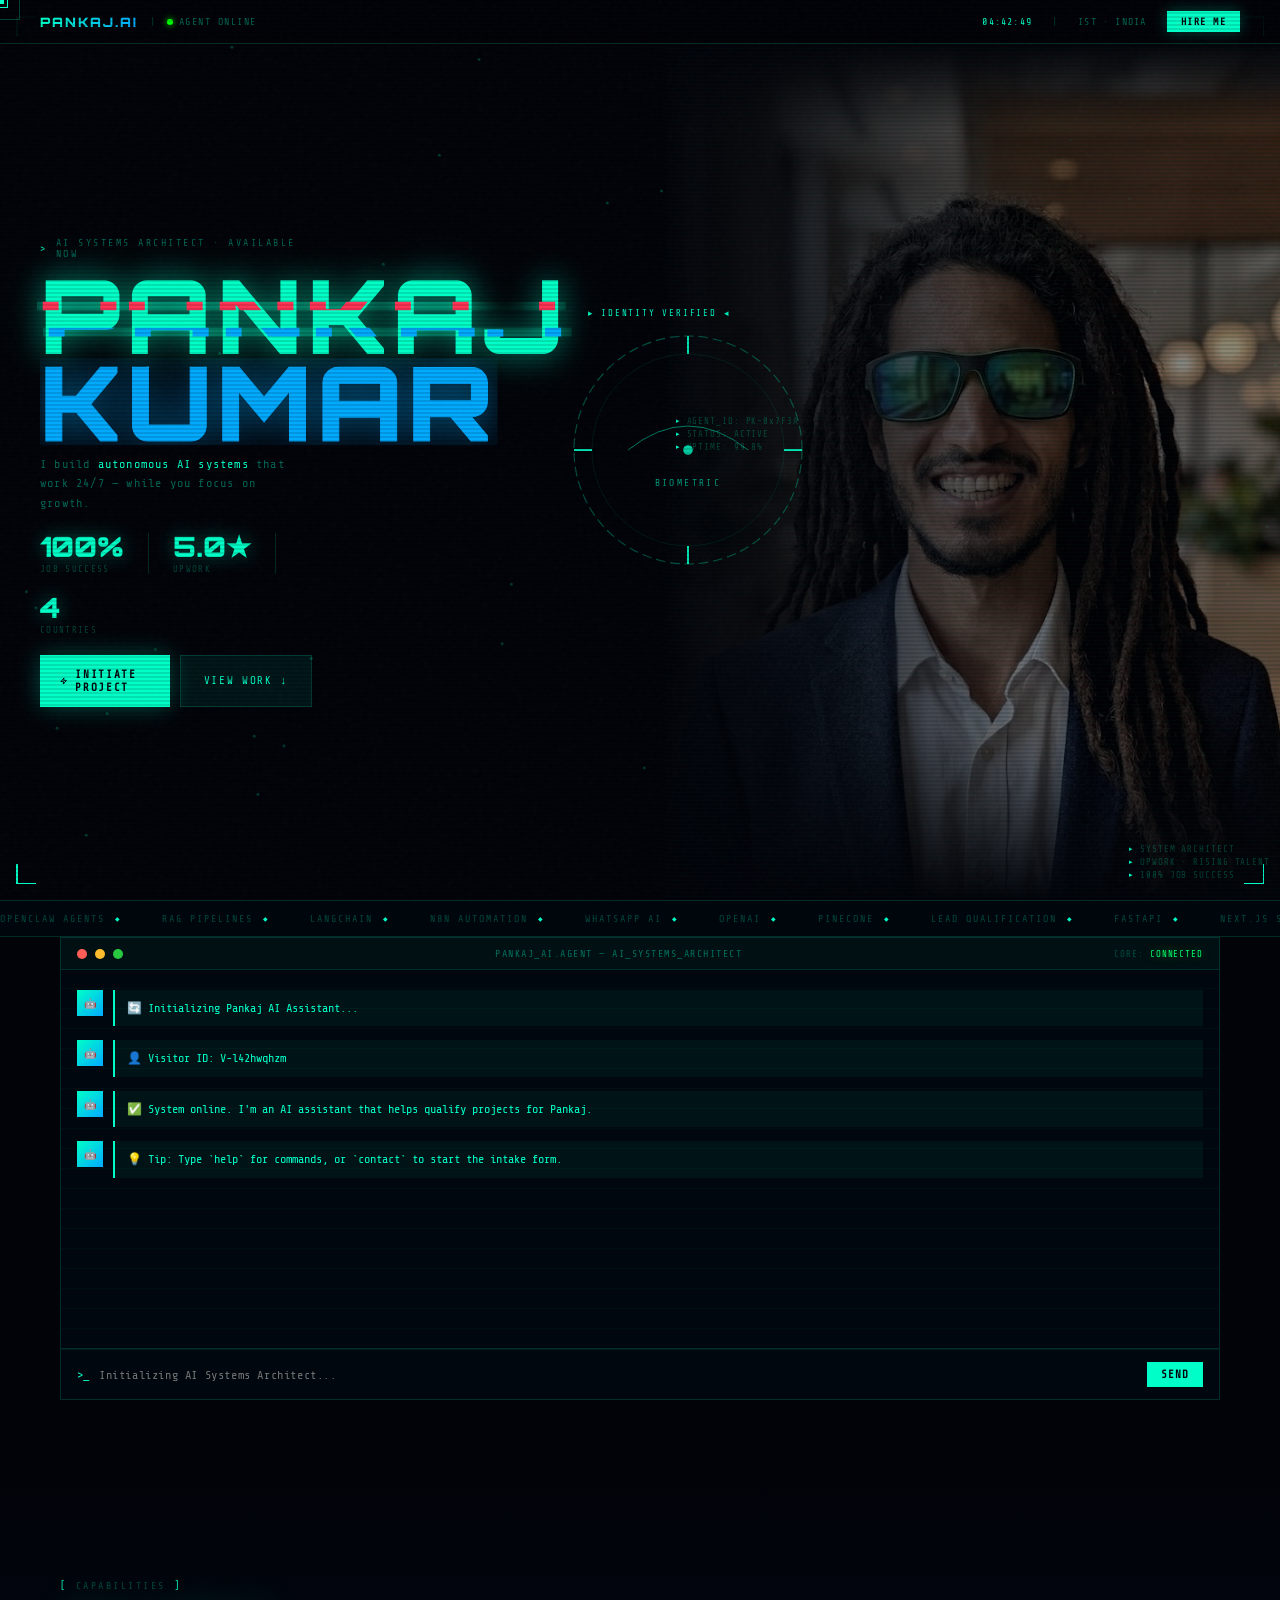
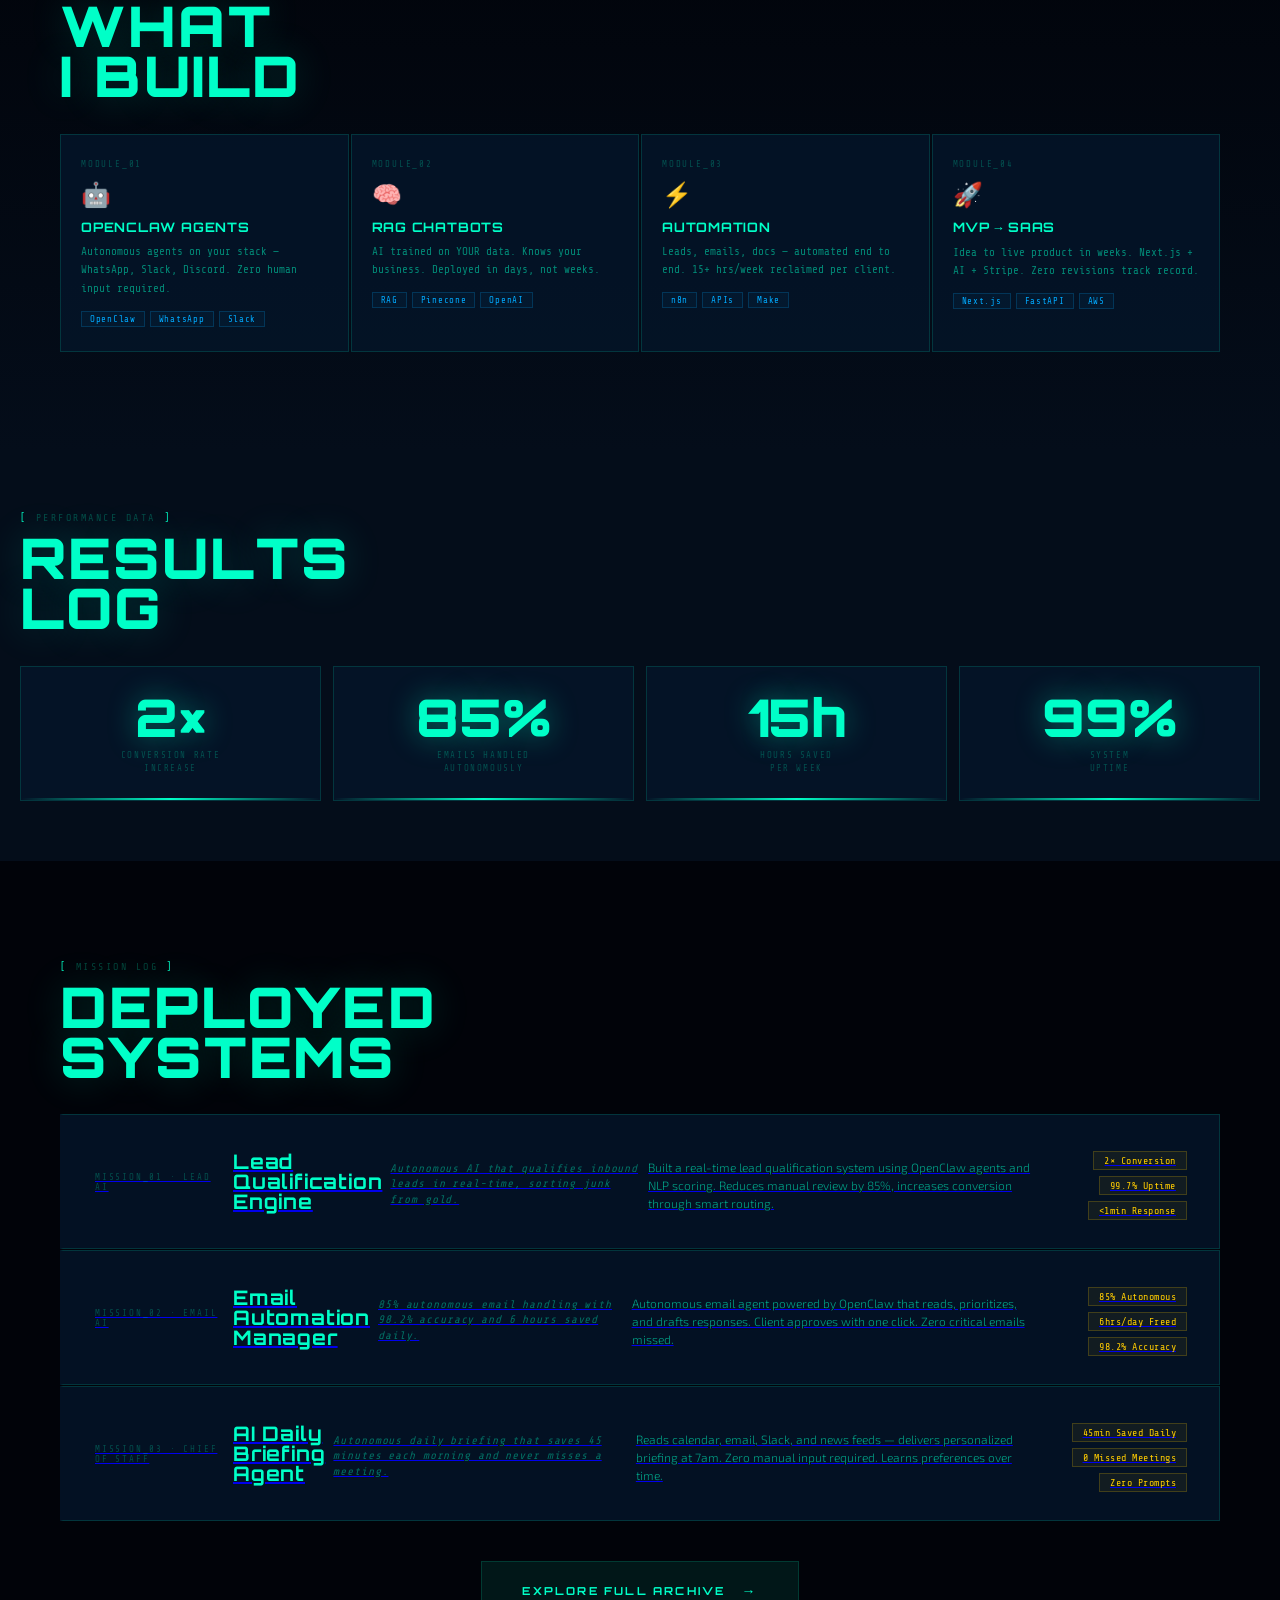
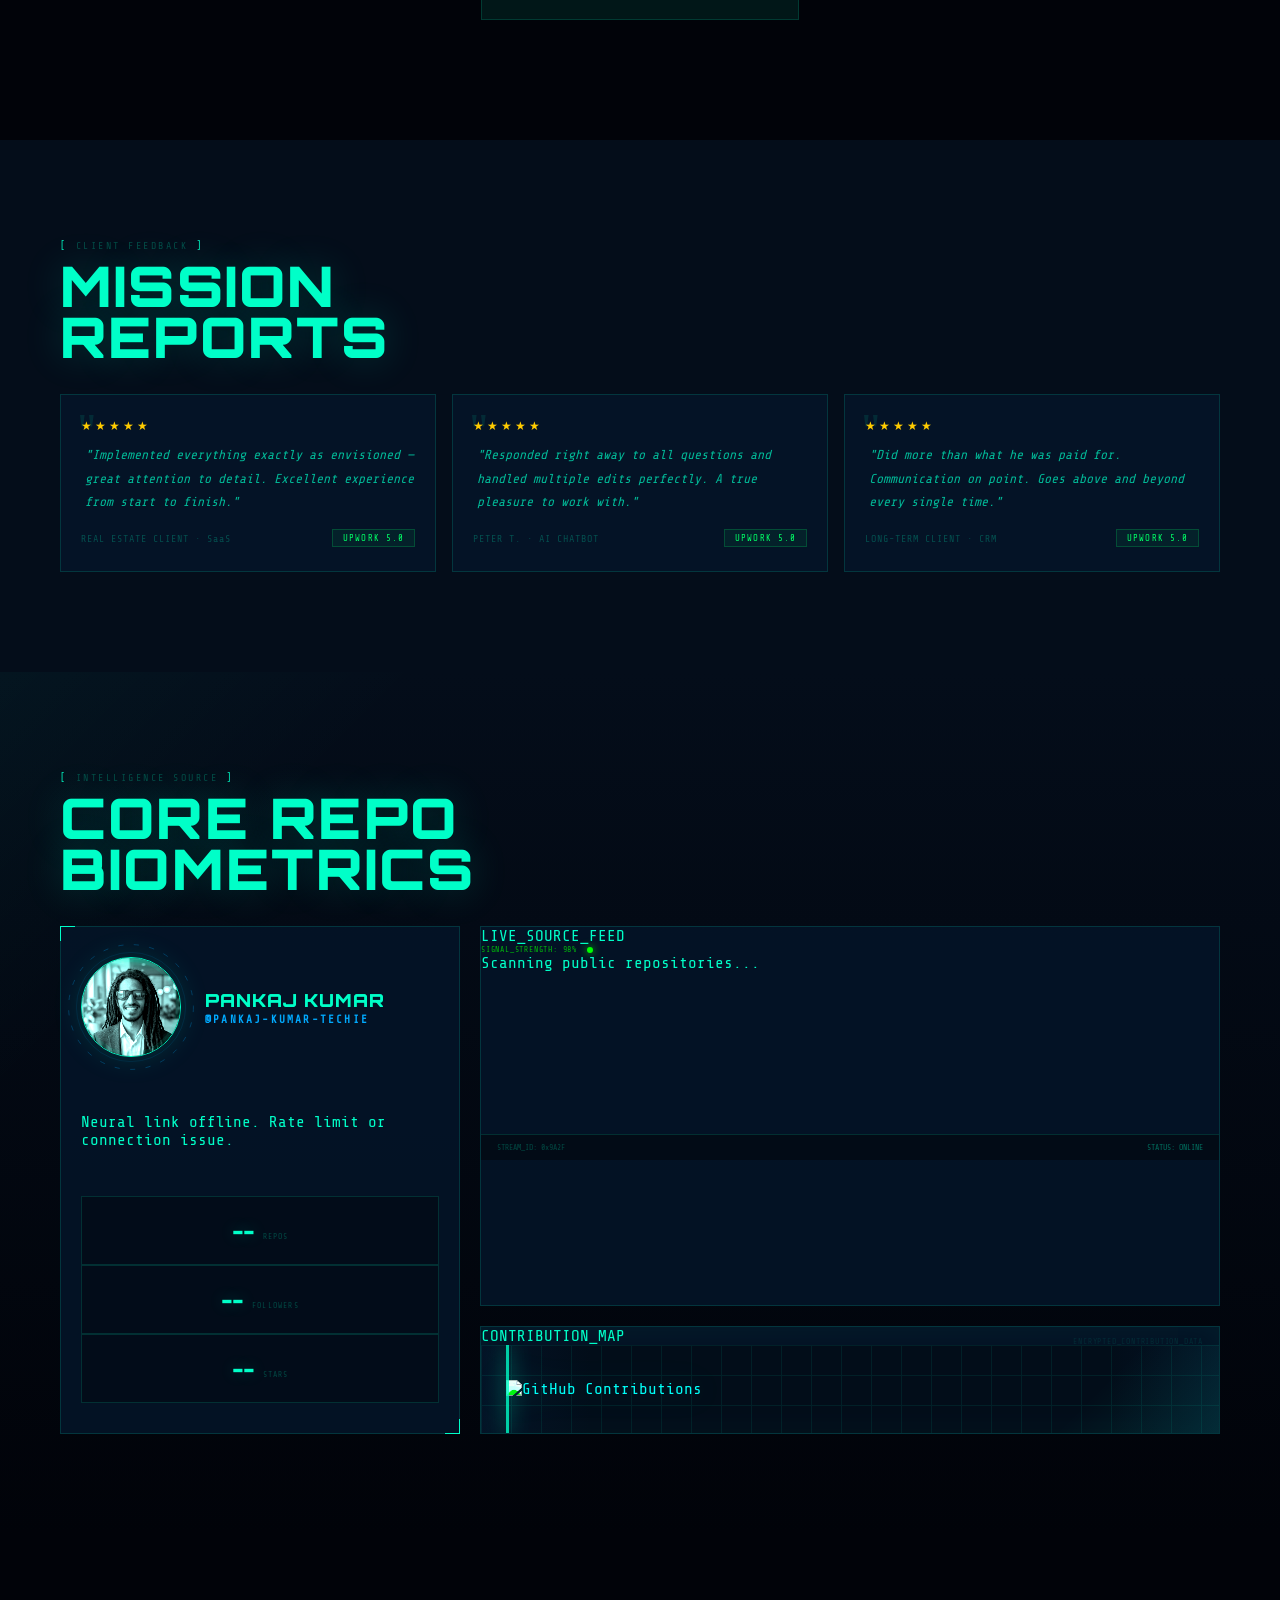
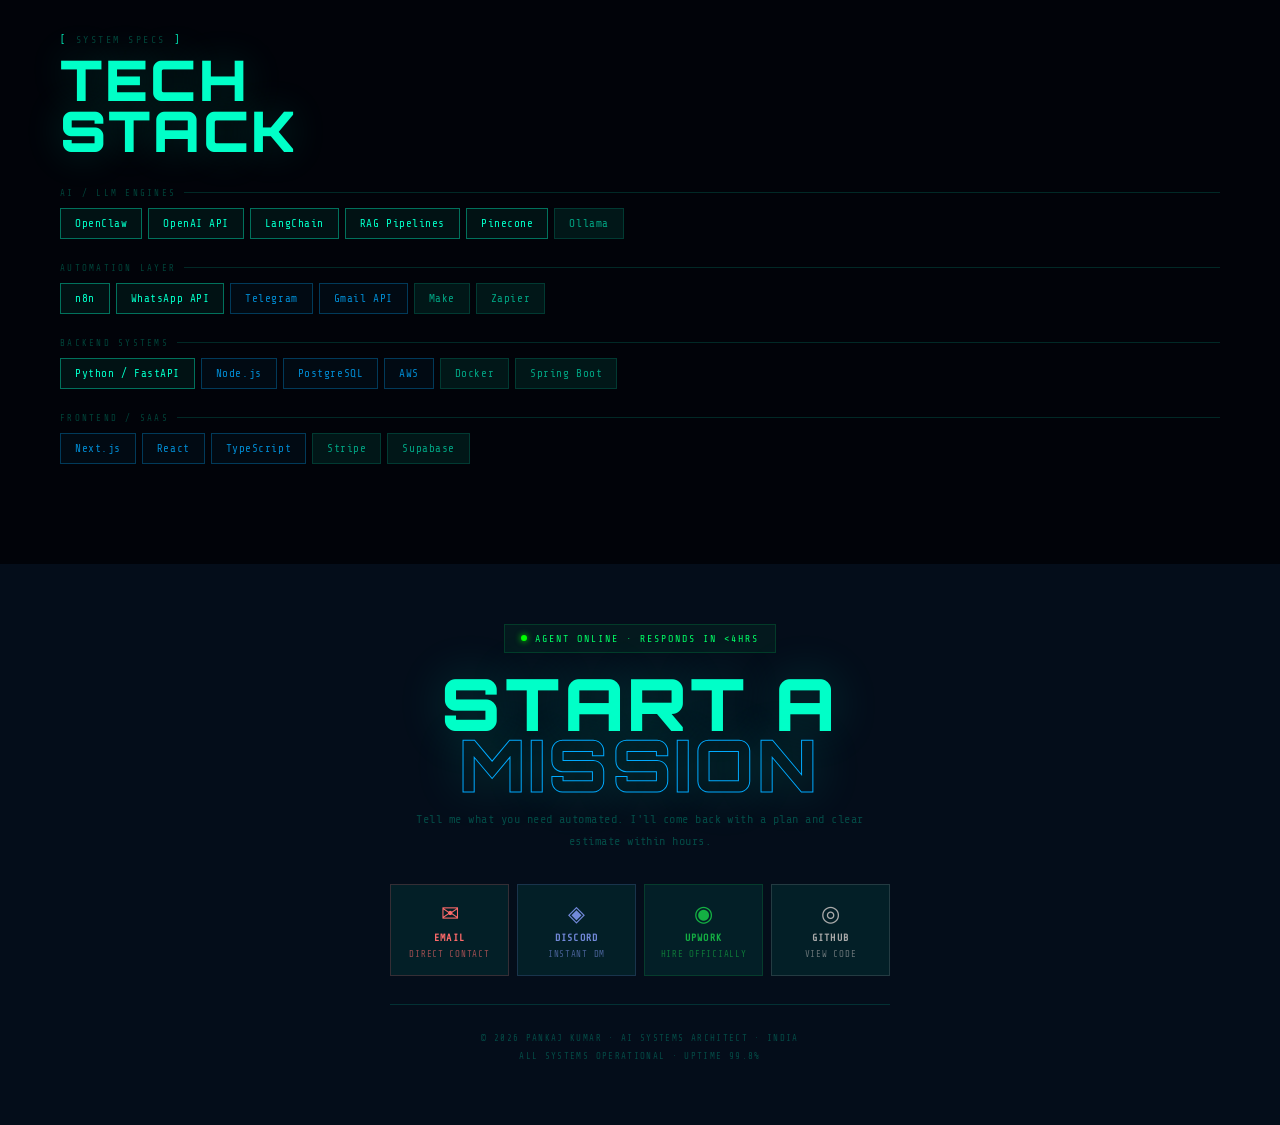
==== index.html @ d43ea81f "update SEO meta descriptions and structured data for professional branding" ====
<!DOCTYPE html>
<html lang="en">

<head>
  <meta charset="UTF-8">
  <meta name="viewport" content="width=device-width, initial-scale=1.0, maximum-scale=1.0">
  <title>PANKAJ KUMAR · AI Systems Architect | Multi‑Agent Automation</title>
  <meta name="description"
    content="Pankaj Kumar – Production‑grade multi‑agent systems & RAG pipelines. I partner with companies to automate manual workflows – 15+ hours reclaimed per week. 100% success.">
  <meta name="keywords"
    content="AI Systems Architect, AI Agent Developer, OpenClaw, RAG Chatbots, n8n Automation, Pankaj Kumar, Multi-Agent Workflows">
  <meta name="author" content="Pankaj Kumar">
  <meta name="robots" content="index, follow">
  <link rel="canonical" href="https://pankaj-kumar-techie.github.io/">
  <link rel="sitemap" type="application/xml" title="Sitemap" href="https://pankaj-kumar-techie.github.io/sitemap.xml">

  <!-- Open Graph / Facebook -->
  <meta property="og:type" content="website">
  <meta property="og:url" content="https://pankaj-kumar-techie.github.io/">
  <meta property="og:title" content="Pankaj Kumar – AI Systems Architect | Autonomous Agents & RAG">
  <meta property="og:description"
    content="Production‑grade multi‑agent systems & RAG pipelines. I partner with companies to automate manual workflows – 15+ hours reclaimed per week. 100% success.">
  <meta property="og:image" content="https://pankaj-kumar-techie.github.io/assets/pankaj-ai.jpg">
  <meta property="og:image:alt" content="Pankaj Kumar – AI Systems Architect headshot">

  <!-- Twitter Card -->
  <meta name="twitter:card" content="summary_large_image">
  <meta name="twitter:url" content="https://pankaj-kumar-techie.github.io/">
  <meta name="twitter:title" content="Pankaj Kumar – AI Systems Architect">
  <meta name="twitter:description"
    content="Production‑grade multi‑agent systems & RAG pipelines. I partner with companies to automate manual workflows – 15+ hours reclaimed per week. 100% success.">
  <meta name="twitter:image" content="https://pankaj-kumar-techie.github.io/assets/pankaj-ai.jpg">

  <link rel="preconnect" href="https://fonts.googleapis.com">
  <link
    href="https://fonts.googleapis.com/css2?family=Share+Tech+Mono&family=Orbitron:wght@400;700;900&family=Exo+2:wght@300;400;600;800&display=swap"
    rel="stylesheet">
  <link rel="icon"
    href="data:image/svg+xml,<svg xmlns='http://www.w3.org/2000/svg' viewBox='0 0 100 100'><text y='.9em' font-size='90'>🤖</text></svg>">
  <link rel="stylesheet" href="css/index.css">

  <!-- JSON-LD: Person + ProfessionalService + FAQ + PotentialAction -->
  <script type="application/ld+json">
  {
    "@context": "https://schema.org",
    "@type": "Person",
    "name": "Pankaj Kumar",
    "alternateName": "AI Systems Architect",
    "url": "https://pankaj-kumar-techie.github.io/",
    "image": "https://pankaj-kumar-techie.github.io/assets/pankaj-ai.jpg",
    "sameAs": [
      "https://github.com/pankaj-kumar-techie",
      "https://www.upwork.com/freelancers/~01da59343bb6dfcda7",
      "https://discord.com/users/1309515421246029887"
    ],
    "jobTitle": "AI Systems Architect",
    "worksFor": {
      "@type": "Organization",
      "name": "Self-Employed"
    },
    "description": "Production‑grade multi‑agent systems & RAG pipelines. I partner with companies to automate manual workflows – 15+ hours reclaimed per week. 100% success.",
    "makesOffer": [
      { "@type": "Offer", "itemOffered": { "@type": "Service", "name": "OpenClaw Agents" } },
      { "@type": "Offer", "itemOffered": { "@type": "Service", "name": "RAG Chatbots" } },
      { "@type": "Offer", "itemOffered": { "@type": "Service", "name": "n8n Automation" } },
      { "@type": "Offer", "itemOffered": { "@type": "Service", "name": "SaaS MVP Development" } }
    ],
    "contactPoint": {
      "@type": "ContactPoint",
      "contactType": "customer support",
      "email": "pankajkumar.techie@gmail.com",
      "url": "https://pankaj-kumar-techie.github.io/#contact",
      "availableLanguage": ["English", "Hindi"]
    },
    "potentialAction": {
      "@type": "CommunicateAction",
      "name": "Hire me",
      "target": "https://www.upwork.com/freelancers/~01da59343bb6dfcda7"
    }
  }
  </script>
  <script type="application/ld+json">
  {
    "@context": "https://schema.org",
    "@type": "FAQPage",
    "mainEntity": [
      {
        "@type": "Question",
        "name": "What AI agents do you build?",
        "acceptedAnswer": {
          "@type": "Answer",
          "text": "OpenClaw agents (WhatsApp, Slack, Discord), RAG chatbots trained on your data, n8n automation workflows, and full SaaS MVPs with AI."
        }
      },
      {
        "@type": "Question",
        "name": "How quickly can you automate my workflow?",
        "acceptedAnswer": {
          "@type": "Answer",
          "text": "Most automation projects start showing value within 1 week. Full agent deployment in 2-4 weeks."
        }
      }
    ]
  }
  </script>
</head>

<body>

  <!-- CURSOR -->
  <div id="cur"></div>
  <div id="cur-trail"></div>
  <div class="signal-interference signal-pulse"></div>

  <!-- HUD CORNERS -->
  <div class="hud-corner hc-tl"></div>
  <div class="hud-corner hc-tr"></div>
  <div class="hud-corner hc-bl"></div>
  <div class="hud-corner hc-br"></div>

  <!-- NEURAL NETWORK CANVAS -->
  <canvas id="neural"></canvas>

  <!-- STATUS BAR -->
  <div id="statusbar">
    <div class="sb-left">
      <div class="sb-logo">PANKAJ.AI</div>
      <span class="sb-sep hide-mob">|</span>
      <div class="sb-status">
        <span class="online-dot"></span>
        <span class="hide-mob">AGENT ONLINE</span>
      </div>
    </div>
    <div class="sb-right">
      <span id="live-clock" class="hide-mob">--:--:--</span>
      <span class="sb-sep hide-mob">|</span>
      <span class="hide-mob" style="color:var(--dim)">IST · INDIA</span>
      <a href="#contact" class="sb-hire">HIRE ME</a>
    </div>
  </div>

  <!-- HERO -->
  <section id="hero">
    <div class="photo-zone">
      <img src="assets/pankaj-ai.jpg" alt="Pankaj Kumar GitHub profile avatar">
      <!-- HUD overlays on photo -->
      <div class="hud-data hd-tl">
        <div class="hd-line">AGENT_ID: PK-0x7F3A</div>
        <div class="hd-line">STATUS: ACTIVE</div>
        <div class="hd-line">UPTIME: 99.8%</div>
      </div>
      <div class="hud-data hd-br">
        <div class="hd-line">SYSTEM ARCHITECT</div>
        <div class="hd-line">UPWORK · RISING TALENT</div>
        <div class="hd-line">100% JOB SUCCESS</div>
      </div>
    </div>

    <!-- Biometric scan ring on face -->
    <div class="scan-ring">
      <svg viewBox="0 0 200 200" fill="none" xmlns="http://www.w3.org/2000/svg">
        <circle cx="100" cy="100" r="95" stroke="rgba(0,255,200,0.3)" stroke-width="1" stroke-dasharray="8 4" />
        <circle cx="100" cy="100" r="80" stroke="rgba(0,255,200,0.15)" stroke-width="0.5" />
        <path d="M100 5 L100 20" stroke="#00ffc8" stroke-width="1.5" />
        <path d="M100 180 L100 195" stroke="#00ffc8" stroke-width="1.5" />
        <path d="M5 100 L20 100" stroke="#00ffc8" stroke-width="1.5" />
        <path d="M180 100 L195 100" stroke="#00ffc8" stroke-width="1.5" />
        <circle cx="100" cy="100" r="4" fill="#00ffc8" opacity="0.8" />
        <path d="M50 100 Q100 60 150 100" stroke="rgba(0,255,200,0.5)" stroke-width="0.8" fill="none" />
        <text x="100" y="130" text-anchor="middle" fill="rgba(0,255,200,0.6)" font-family="Share Tech Mono"
          font-size="8" letter-spacing="2">BIOMETRIC</text>
      </svg>
      <div class="scan-label">▸ IDENTITY VERIFIED ◂</div>
    </div>

    <div class="hero-text">
      <div class="hero-tag">AI SYSTEMS ARCHITECT · AVAILABLE NOW</div>

      <h1 class="hero-name">
        <span class="hn-1">
          <span class="glitch-wrap" data-text="PANKAJ">PANKAJ</span>
        </span>
        <span class="hn-2" data-t="KUMAR">KUMAR</span>
      </h1>

      <p class="hero-sub">
        I build <span>autonomous AI systems</span> that<br>
        work 24/7 — while you focus on growth.
      </p>

      <div class="hero-stats-row">
        <div class="hs">
          <span class="hs-n" data-count="100" data-suffix="%">0</span>
          <span class="hs-l">JOB SUCCESS</span>
        </div>
        <div class="hs-div"></div>
        <div class="hs">
          <span class="hs-n">5.0★</span>
          <span class="hs-l">UPWORK</span>
        </div>
        <div class="hs-div"></div>
        <div class="hs">
          <span class="hs-n" data-count="4">0</span>
          <span class="hs-l">COUNTRIES</span>
        </div>
      </div>

      <div class="hero-ctas">
        <a href="#contact" class="btn-a">
          <svg width="12" height="12" viewBox="0 0 24 24" fill="none" stroke="currentColor" stroke-width="3">
            <path d="M13 2L3 14h9l-1 8 10-12h-9l1-8z" />
          </svg>
          INITIATE PROJECT
        </a>
        <a href="#work" class="btn-b">VIEW WORK ↓</a>
      </div>
    </div>
  </section>

  <div style="display:none" aria-hidden="true">Pankaj Kumar is an AI Systems Architect with 100% job success on Upwork.
    He builds autonomous agents using OpenClaw, RAG, and n8n.</div>

  <!-- MARQUEE -->
  <div class="mq">
    <div class="mq-inner">
      <span>OpenClaw Agents</span><span>RAG Pipelines</span><span>LangChain</span>
      <span>n8n Automation</span><span>WhatsApp AI</span><span>OpenAI</span>
      <span>Pinecone</span><span>Lead Qualification</span><span>FastAPI</span>
      <span>Next.js SaaS</span><span>AI Chief of Staff</span><span>100% Job Success</span>
      <span>OpenClaw Agents</span><span>RAG Pipelines</span><span>LangChain</span>
      <span>n8n Automation</span><span>WhatsApp AI</span><span>OpenAI</span>
      <span>Pinecone</span><span>Lead Qualification</span><span>FastAPI</span>
      <span>Next.js SaaS</span><span>AI Chief of Staff</span><span>100% Job Success</span>
    </div>
  </div>

  <!-- TERMINAL BOT CHAT -->
  <div id="terminal">
    <div class="term-header">
      <div class="term-dots">
        <div class="term-dot" style="background:#ff5f57"></div>
        <div class="term-dot" style="background:#febc2e"></div>
        <div class="term-dot" style="background:#28c840"></div>
      </div>
      <span class="term-title">pankaj_ai.agent — AI_SYSTEMS_ARCHITECT</span>
      <div class="term-status-indicator">
        <span class="status-label">CORE:</span>
        <span class="status-value">CONNECTED</span>
      </div>
    </div>
    <div class="term-body" id="term-body">
      <!-- messages injected by JS -->
    </div>
    <div class="term-input-row">
      <span class="term-prompt">&gt;_</span>
      <input class="  term-input" id="term-input" type="text" placeholder="Initializing AI Systems Architect..."
        autocomplete="off" spellcheck="false" />
      <button class="term-send" id="term-send">SEND</button>
    </div>
  </div>

  <!-- CAPABILITIES -->
  <section class="section" id="cap">
    <div class="s-tag">Capabilities</div>
    <h2 class="s-head">WHAT<br>I BUILD</h2>
    <div class="cap-grid">
      <div class="cap-card">
        <span class="cap-n">MODULE_01</span>
        <span class="cap-icon">🤖</span>
        <div class="cap-name">OPENCLAW AGENTS</div>
        <div class="cap-desc">Autonomous agents on your stack — WhatsApp, Slack, Discord. Zero human input required.
        </div>
        <div class="cap-tags"><span class="ct">OpenClaw</span><span class="ct">WhatsApp</span><span
            class="ct">Slack</span></div>
      </div>
      <div class="cap-card">
        <span class="cap-n">MODULE_02</span>
        <span class="cap-icon">🧠</span>
        <div class="cap-name">RAG CHATBOTS</div>
        <div class="cap-desc">AI trained on YOUR data. Knows your business. Deployed in days, not weeks.</div>
        <div class="cap-tags"><span class="ct">RAG</span><span class="ct">Pinecone</span><span class="ct">OpenAI</span>
        </div>
      </div>
      <div class="cap-card">
        <span class="cap-n">MODULE_03</span>
        <span class="cap-icon">⚡</span>
        <div class="cap-name">AUTOMATION</div>
        <div class="cap-desc">Leads, emails, docs — automated end to end. 15+ hrs/week reclaimed per client.</div>
        <div class="cap-tags"><span class="ct">n8n</span><span class="ct">APIs</span><span class="ct">Make</span></div>
      </div>
      <div class="cap-card">
        <span class="cap-n">MODULE_04</span>
        <span class="cap-icon">🚀</span>
        <div class="cap-name">MVP → SAAS</div>
        <div class="cap-desc">Idea to live product in weeks. Next.js + AI + Stripe. Zero revisions track record.</div>
        <div class="cap-tags"><span class="ct">Next.js</span><span class="ct">FastAPI</span><span class="ct">AWS</span>
        </div>
      </div>
    </div>
  </section>

  <!-- METRICS -->
  <section id="metrics" class="section">
    <div class="s-tag">Performance Data</div>
    <h2 class="s-head">RESULTS<br>LOG</h2>
    <div class="metrics-grid">
      <div class="met">
        <span class="met-num" data-count="2" data-suffix="×">0</span>
        <div class="met-label">Conversion Rate<br>Increase</div>
      </div>
      <div class="met">
        <span class="met-num" data-count="85" data-suffix="%">0</span>
        <div class="met-label">Emails Handled<br>Autonomously</div>
      </div>
      <div class="met">
        <span class="met-num" data-count="15" data-suffix="h">0</span>
        <div class="met-label">Hours Saved<br>Per Week</div>
      </div>
      <div class="met">
        <span class="met-num" data-count="99" data-suffix="%">0</span>
        <div class="met-label">System<br>Uptime</div>
      </div>
    </div>
  </section>

  <!-- WORK LOG -->
  <section class="section" id="work">
    <div class="s-tag">Mission Log</div>
    <h2 class="s-head">DEPLOYED<br>SYSTEMS</h2>
    <div class="log-list" id="mission-log-container">
      <!-- Dynamic Content from js/data.js -->
    </div>
    <div class="more-missions">
      <a href="missions.html" class="btn-more">
        <span class="btn-text">EXPLORE FULL ARCHIVE</span>
        <span class="btn-icon">→</span>
      </a>
    </div>
  </section>

  <!-- PROOF -->
  <section class="section" id="proof">
    <div class="s-tag">Client Feedback</div>
    <h2 class="s-head">MISSION<br>REPORTS</h2>
    <div class="proof-list" id="reviews-container">
      <!-- Dynamic Content from js/data.js -->
    </div>
  </section>

  <!-- GITHUB INTELLIGENCE -->
  <section id="github" class="section">
    <div class="gh-glitch-stripe"></div>
    <div class="s-tag">Intelligence Source</div>
    <h2 class="s-head">CORE REPO<br>BIOMETRICS</h2>
    <div class="github-container">
      <div class="gh-stats-card">
        <div class="gh-card-hud-tl"></div>
        <div class="gh-card-hud-br"></div>
        <div class="gh-profile">
          <div class="gh-avatar-clip">
            <img id="gh-avatar" src="assets/pankaj-ai.jpg" alt="GitHub Avatar">
            <div class="gh-avatar-scan"></div>
          </div>
          <div class="gh-avatar-hud">
            <svg viewBox="0 0 100 100">
              <circle cx="50" cy="50" r="48" fill="none" stroke="currentColor" stroke-width="0.5"
                stroke-dasharray="4 8" />
              <circle cx="50" cy="50" r="42" fill="none" stroke="currentColor" stroke-width="0.2" />
            </svg>
          </div>
          <div class="gh-info">
            <div id="gh-name" class="gh-name">PANKAJ KUMAR</div>
            <div id="gh-username" class="gh-user">@pankaj-kumar-techie</div>
          </div>
        </div>
        <div id="gh-bio" class="gh-bio">Fetching neural data...</div>
        <div class="gh-metrics">
          <div class="gh-met-item">
            <span id="gh-repos" class="gh-met-val">--</span>
            <span class="gh-met-lab">REPOS</span>
          </div>
          <div class="gh-met-item">
            <span id="gh-followers" class="gh-met-val">--</span>
            <span class="gh-met-lab">FOLLOWERS</span>
          </div>
          <div class="gh-met-item">
            <span id="gh-stars" class="gh-met-val">--</span>
            <span class="gh-met-lab">STARS</span>
          </div>
        </div>
      </div>

      <div class="gh-activity-panel">
        <div class="gh-panel-header">
          <span class="gh-panel-title">LIVE_SOURCE_FEED</span>
          <div class="gh-header-meta">
            <span class="gh-status-text">SIGNAL_STRENGTH: 98%</span>
            <span class="gh-status-dot"></span>
          </div>
        </div>
        <div id="gh-feed" class="gh-feed">
          <div class="gh-feed-placeholder">Scanning public repositories...</div>
        </div>
        <div class="gh-panel-footer">
          <span class="gh-f-code">STREAM_ID: 0x9A2F</span>
          <span class="gh-f-status">STATUS: ONLINE</span>
        </div>
      </div>

      <div class="gh-contribution-card">
        <div class="gh-panel-header">
          <span class="gh-panel-title">CONTRIBUTION_MAP</span>
        </div>
        <div class="gh-graph-wrap">
          <img id="gh-graph" src="https://ghchart.rshah.org/00ffc8/pankaj-kumar-techie" alt="GitHub Contributions">
          <div class="gh-graph-overlay"></div>
          <div class="gh-graph-decor"></div>
          <div class="gh-graph-scanner"></div>
        </div>
      </div>
    </div>
  </section>

  <!-- STACK -->
  <section class="section" id="stack">
    <div class="s-tag">System Specs</div>
    <h2 class="s-head">TECH<br>STACK</h2>
    <div class="stack-groups">
      <div class="sg">
        <div class="sg-label">AI / LLM ENGINES</div>
        <div class="sg-pills"><span class="pill hot">OpenClaw</span><span class="pill hot">OpenAI API</span><span
            class="pill hot">LangChain</span><span class="pill hot">RAG Pipelines</span><span
            class="pill hot">Pinecone</span><span class="pill">Ollama</span></div>
      </div>
      <div class="sg">
        <div class="sg-label">AUTOMATION LAYER</div>
        <div class="sg-pills"><span class="pill hot">n8n</span><span class="pill hot">WhatsApp API</span><span
            class="pill warm">Telegram</span><span class="pill warm">Gmail API</span><span class="pill">Make</span><span
            class="pill">Zapier</span></div>
      </div>
      <div class="sg">
        <div class="sg-label">BACKEND SYSTEMS</div>
        <div class="sg-pills"><span class="pill hot">Python / FastAPI</span><span class="pill warm">Node.js</span><span
            class="pill warm">PostgreSQL</span><span class="pill warm">AWS</span><span class="pill">Docker</span><span
            class="pill">Spring Boot</span></div>
      </div>
      <div class="sg">
        <div class="sg-label">FRONTEND / SAAS</div>
        <div class="sg-pills"><span class="pill warm">Next.js</span><span class="pill warm">React</span><span
            class="pill warm">TypeScript</span><span class="pill">Stripe</span><span class="pill">Supabase</span></div>
      </div>
    </div>
  </section>

  <!-- CONTACT -->
  <section id="contact">
    <div class="ct-inner">
      <div class="ct-avail"><span class="online-dot"></span> AGENT ONLINE · RESPONDS IN &lt;4HRS</div>
      <h2 class="ct-head">
        <span class="ct-h1">START A</span>
        <span class="ct-h2">MISSION</span>
      </h2>
      <p class="ct-sub">Tell me what you need automated. I'll come back with a plan and clear estimate within hours.</p>
      <div class="channels">
        <a href="mailto:pankajkumar.techie@gmail.com" class="ch ch-email">
          <span class="ch-icon">✉</span>
          <span class="ch-label">EMAIL</span>
          <span class="ch-desc">DIRECT CONTACT</span>
        </a>
        <a href="https://discord.com/users/1309515421246029887" target="_blank" class="ch ch-discord">
          <span class="ch-icon">◈</span>
          <span class="ch-label">DISCORD</span>
          <span class="ch-desc">INSTANT DM</span>
        </a>
        <a href="https://www.upwork.com/freelancers/~01da59343bb6dfcda7?mp_source=share" target="_blank"
          class="ch ch-upwork">
          <span class="ch-icon">◉</span>
          <span class="ch-label">UPWORK</span>
          <span class="ch-desc">HIRE OFFICIALLY</span>
        </a>
        <a href="https://github.com/pankaj-kumar-techie" target="_blank" class="ch ch-github">
          <span class="ch-icon">◎</span>
          <span class="ch-label">GITHUB</span>
          <span class="ch-desc">VIEW CODE</span>
        </a>
      </div>
      <div class="ct-footer">
        © 2026 PANKAJ KUMAR · AI SYSTEMS ARCHITECT · INDIA<br>
        ALL SYSTEMS OPERATIONAL · UPTIME 99.8%
      </div>
    </div>
  </section>
  <script src="js/data.js"></script>
  <script src="js/github.js"></script>
  <script src="js/terminal.js"></script>
  <script src="js/core.js"></script>
</body>

</html>
---- css/index.css ----
/* ─── PANKAJ.AI INDEX STYLES ─── */
:root {
  --void: #010309;
  --deep: #040d1a;
  --panel: rgba(4, 20, 40, 0.85);
  --border: rgba(0, 255, 200, 0.15);
  --cyan: #00ffc8;
  --blue: #0af;
  --red: #ff3355;
  --amber: #ffcc00;
  --dim: rgba(0, 255, 200, 0.4);
  --muted: rgba(0, 255, 200, 0.25);
  --ghost: rgba(0, 255, 200, 0.08);
}

* { margin: 0; padding: 0; box-sizing: border-box; }
html { scroll-behavior: smooth; }
body {
  background: var(--void);
  color: var(--cyan);
  font-family: 'Share Tech Mono', monospace;
  overflow-x: hidden;
  cursor: none;
  -webkit-font-smoothing: antialiased;
}

/* ─── CUSTOM CURSOR ─── */
#cur {
  width: 16px; height: 16px;
  border: 1.5px solid var(--cyan);
  position: fixed; pointer-events: none; z-index: 99999;
  transform: translate(-50%, -50%);
  transition: width .2s, height .2s, background .2s;
  mix-blend-mode: screen;
}
#cur::before {
  content: ''; position: absolute; inset: 3px;
  background: var(--cyan); border-radius: 0;
  animation: cur-pulse 1.5s ease-in-out infinite;
}
#cur-trail {
  width: 40px; height: 40px;
  border: 1px solid var(--muted);
  position: fixed; pointer-events: none; z-index: 99998;
  transform: translate(-50%, -50%);
  transition: left .08s ease, top .08s ease;
}
@keyframes cur-pulse { 0%, 100% { opacity: 1; } 50% { opacity: 0.3; } }
body:hover #cur { opacity: 1; }

/* ─── SCANLINES ─── */
body::before {
  content: ''; position: fixed; inset: 0; z-index: 9001; pointer-events: none;
  background: repeating-linear-gradient(
    0deg,
    transparent,
    transparent 2px,
    rgba(0, 0, 0, 0.12) 2px,
    rgba(0, 0, 0, 0.12) 4px
  );
  animation: scanline-drift 6s linear infinite;
}
@keyframes scanline-drift {
  0% { transform: translateY(0); }
  100% { transform: translateY(100px); }
}

/* ─── GLOBAL SIGNAL NOISE ─── */
.signal-interference {
  position: fixed; inset: 0; pointer-events: none; z-index: 9998;
  background: white; opacity: 0;
}
.signal-pulse { animation: signal-flash 8s infinite; }
@keyframes signal-flash {
  0%, 94%, 98%, 100% { opacity: 0; }
  95% { opacity: 0.03; }
  97% { opacity: 0.01; }
}

/* ─── NOISE ─── */
body::after {
  content: ''; position: fixed; inset: 0; z-index: 9000; pointer-events: none;
  background-image: url("data:image/svg+xml,%3Csvg viewBox='0 0 200 200' xmlns='http://www.w3.org/2000/svg'%3E%3Cfilter id='n'%3E%3CfeTurbulence type='fractalNoise' baseFrequency='0.9' numOctaves='4'/%3E%3C/filter%3E%3Crect width='100%25' height='100%25' filter='url(%23n)' opacity='0.035'/%3E%3C/svg%3E");
  opacity: 0.6;
}

/* ─── NEURAL CANVAS ─── */
#neural { position: fixed; inset: 0; z-index: 0; opacity: 0.4; }

/* ─── HUD CORNERS ─── */
.hud-corner {
  position: fixed; z-index: 200; pointer-events: none;
  width: 60px; height: 60px;
}
.hud-corner::before, .hud-corner::after {
  content: ''; position: absolute;
  background: var(--cyan);
}
.hud-corner::before { width: 20px; height: 1.5px; }
.hud-corner::after { width: 1.5px; height: 20px; }
.hc-tl { top: 16px; left: 16px; }
.hc-tl::before { top: 0; left: 0; }
.hc-tl::after { top: 0; left: 0; }
.hc-tr { top: 16px; right: 16px; }
.hc-tr::before { top: 0; right: 0; }
.hc-tr::after { top: 0; right: 0; }
.hc-bl { bottom: 16px; left: 16px; }
.hc-bl::before { bottom: 0; left: 0; }
.hc-bl::after { bottom: 0; left: 0; }
.hc-br { bottom: 16px; right: 16px; }
.hc-br::before { bottom: 0; right: 0; }
.hc-br::after { bottom: 0; right: 0; }

/* ─── STATUS BAR ─── */
#statusbar {
  position: fixed; top: 0; left: 0; right: 0; z-index: 500;
  height: 44px;
  background: linear-gradient(180deg, rgba(1, 3, 9, 0.98), rgba(1, 3, 9, 0.8));
  border-bottom: 1px solid rgba(0, 255, 200, 0.15);
  box-shadow: 0 4px 30px rgba(0, 0, 0, 0.5), inset 0 -1px 0 rgba(0, 255, 200, 0.1);
  display: flex; align-items: center; justify-content: space-between;
  padding: 0 20px;
  backdrop-filter: blur(20px);
  box-shadow: inset 0 -10px 20px rgba(0, 0, 0, 0.3);
}
.hide-mob { display: none !important; }
@media(min-width:768px) {
  .hide-mob { display: inline-block !important; }
}
.sb-left { display: flex; align-items: center; gap: 12px; }
.sb-logo {
  font-family: 'Orbitron', monospace;
  font-size: 13px; font-weight: 900; letter-spacing: 0.15em;
  background: linear-gradient(90deg, var(--cyan), var(--blue));
  -webkit-background-clip: text;
  background-clip: text;
  -webkit-text-fill-color: transparent;
}
.sb-sep { color: var(--muted); font-size: 10px; }
.sb-status {
  font-size: 10px; letter-spacing: 0.15em; color: var(--dim);
  display: flex; align-items: center; gap: 6px;
}
.online-dot {
  width: 6px; height: 6px; background: #0f0; border-radius: 50%;
  flex-shrink: 0;
  box-shadow: 0 0 6px #0f0;
  animation: blink-dot 2s ease-in-out infinite;
}
@keyframes blink-dot { 0%, 100% { opacity: 1; } 50% { opacity: 0.4; } }
.sb-right {
  display: flex; align-items: center; gap: 20px;
  font-size: 10px; letter-spacing: 0.12em; color: var(--muted);
}
#live-clock { color: var(--cyan); }
.sb-hire {
  font-size: 10px; letter-spacing: 0.15em; text-transform: uppercase;
  color: var(--void); background: var(--cyan);
  padding: 5px 14px;
  text-decoration: none;
  font-weight: 700;
  transition: all 0.2s;
  box-shadow: 0 0 15px rgba(0, 255, 200, 0.3);
}
.sb-hire:hover { box-shadow: 0 0 30px rgba(0, 255, 200, 0.6); transform: translateY(-1px); }

@media(max-width:767px) {
  #statusbar { padding: 0 16px; height: 40px; }
  .sb-logo { font-size: 11px; }
  .sb-hire { padding: 4px 10px; font-size: 9px; }
  .sb-right { gap: 10px; }
}

/* ─── HERO ─── */
#hero {
  min-height: 100svh;
  position: relative; z-index: 10;
  display: grid;
  grid-template-rows: 1fr;
  overflow: hidden;
  padding-top: 44px;
}
.photo-zone {
  position: absolute;
  bottom: 0; right: 0;
  width: 100%;
  height: 65%;
  overflow: hidden;
  z-index: 1;
}
.photo-zone img {
  width: 100%; height: 100%;
  object-fit: cover;
  object-position: center 15%;
  filter: grayscale(30%) contrast(1.1) brightness(0.9);
  opacity: 0.55;
}
.photo-zone::before {
  content: ''; position: absolute; inset: 0; z-index: 2;
  background: linear-gradient(
    to bottom,
    var(--void) 0%,
    rgba(1, 3, 9, 0.95) 5%,
    rgba(1, 3, 9, 0.6) 25%,
    rgba(1, 3, 9, 0.15) 60%,
    rgba(1, 3, 9, 0.4) 85%,
    var(--void) 100%
  );
}
.photo-zone::after {
  content: ''; position: absolute; inset: 0; z-index: 3;
  background: repeating-linear-gradient(
    0deg,
    transparent, transparent 3px,
    rgba(0, 255, 200, 0.025) 3px, rgba(0, 255, 200, 0.025) 4px
  );
}
.scan-ring {
  position: absolute;
  width: 200px; height: 200px;
  bottom: 30%; right: 50%;
  transform: translate(50%, 50%);
  z-index: 4; pointer-events: none;
  animation: scan-appear 1s 2s ease both;
  opacity: 0;
}
@keyframes scan-appear { to { opacity: 1; } }
.scan-ring svg {
  width: 100%; height: 100%;
  animation: spin-slow 8s linear infinite;
}
@keyframes spin-slow { from { transform: rotate(0); } to { transform: rotate(360deg); } }
.scan-label {
  position: absolute;
  top: -22px; left: 50%; transform: translateX(-50%);
  font-size: 9px; letter-spacing: 0.2em; color: var(--cyan);
  white-space: nowrap; animation: type-in 1s steps(20) 2.5s both;
  width: 0; overflow: hidden;
}
@keyframes type-in { to { width: 200px; } }
.hero-text {
  position: relative; z-index: 5;
  padding: 20px 20px 0;
  display: flex; flex-direction: column;
  gap: 0;
}
.hero-tag {
  font-size: 10px; letter-spacing: 0.25em; color: var(--dim);
  text-transform: uppercase; margin-bottom: 12px;
  display: flex; align-items: center; gap: 8px;
  animation: fade-up .6s .4s ease both; opacity: 0;
}
.hero-tag::before { content: '> '; color: var(--cyan); }
.hero-name {
  font-family: 'Orbitron', monospace;
  font-size: clamp(44px, 13vw, 100px);
  font-weight: 900; line-height: 0.85;
  letter-spacing: 0.05em;
  margin-bottom: 10px;
}
.hn-1 {
  display: block;
  color: var(--cyan);
  text-shadow: 0 0 30px rgba(0, 255, 200, 0.5), 0 0 60px rgba(0, 255, 200, 0.2);
  animation: glitch-in .8s .5s ease both; opacity: 0;
}
.hn-2 {
  display: block;
  color: transparent;
  -webkit-text-stroke: 1px var(--blue);
  text-shadow: none;
  animation: glitch-in .8s .7s ease both; opacity: 0;
  position: relative;
}
.hn-2::after {
  content: attr(data-t);
  position: absolute; left: 0; top: 0;
  -webkit-text-stroke: 0;
  color: var(--blue);
  text-shadow: 0 0 40px rgba(0, 170, 255, 0.6);
  clip-path: polygon(0 0, 0 0, 0 100%, 0 100%);
  animation: fill-slide 1.2s 1.2s cubic-bezier(.16, 1, .3, 1) both;
}
@keyframes fill-slide { to { clip-path: polygon(0 0, 100% 0, 100% 100%, 0 100%); } }
@keyframes glitch-in {
  0% { opacity: 0; transform: translateX(-8px); filter: blur(4px); }
  60% { opacity: 1; transform: translateX(2px); filter: blur(0); }
  80% { transform: translateX(-1px); }
  100% { opacity: 1; transform: translateX(0); }
}
.hero-sub {
  font-size: 12px; letter-spacing: 0.1em; color: var(--dim);
  margin-bottom: 20px;
  animation: fade-up .6s .9s ease both; opacity: 0;
  line-height: 1.6;
}
.hero-sub span { color: var(--cyan); }
.hero-stats-row {
  display: flex; gap: 20px; flex-wrap: wrap;
  animation: fade-up .6s 1.1s ease both; opacity: 0;
  margin-bottom: 20px;
}
.hs { display: flex; flex-direction: column; }
@media(max-width:767px) {
  .hero-stats-row { gap: 12px; }
  .hs-n { font-size: 22px; }
  .hs-l { font-size: 8px; }
  .hs-div { display: none; }
}
.hs-n {
  font-family: 'Orbitron', monospace;
  font-size: 28px; font-weight: 900;
  color: var(--cyan);
  text-shadow: 0 0 20px rgba(0, 255, 200, 0.4);
  line-height: 1;
}
.hs-l { font-size: 9px; letter-spacing: 0.15em; color: var(--muted); margin-top: 3px; }
.hs-div { width: 1px; background: var(--border); align-self: stretch; margin: 0 4px; }
.hero-ctas {
  display: flex; gap: 10px; flex-wrap: wrap;
  animation: fade-up .6s 1.3s ease both; opacity: 0;
}
.btn-a {
  flex: 1; min-width: 120px;
  padding: 13px 20px;
  background: var(--cyan); color: var(--void);
  font-family: 'Share Tech Mono', monospace;
  font-size: 11px; letter-spacing: 0.15em; text-transform: uppercase;
  text-decoration: none; font-weight: 700;
  display: flex; align-items: center; justify-content: center; gap: 8px;
  transition: all .3s;
  position: relative; overflow: hidden;
  box-shadow: 0 0 25px rgba(0, 255, 200, 0.3);
}
.btn-a::before {
  content: ''; position: absolute; inset: 0;
  background: linear-gradient(90deg, transparent, rgba(255, 255, 255, 0.3), transparent);
  transform: translateX(-100%);
  transition: transform .4s;
}
.btn-a:hover::before { transform: translateX(100%); }
.btn-a:hover { box-shadow: 0 0 50px rgba(0, 255, 200, 0.6); transform: translateY(-2px); }
.btn-b {
  flex: 1; min-width: 100px;
  padding: 13px 20px;
  border: 1px solid var(--border);
  color: var(--cyan);
  font-family: 'Share Tech Mono', monospace;
  font-size: 11px; letter-spacing: 0.15em; text-transform: uppercase;
  text-decoration: none;
  display: flex; align-items: center; justify-content: center; gap: 8px;
  transition: all .3s;
  background: var(--ghost);
}
.btn-b:hover { border-color: var(--cyan); background: rgba(0, 255, 200, 0.1); }

/* ─── TERMINAL BOT CHAT ─── */
#terminal {
  position: relative; z-index: 10;
  padding: 0 20px 60px;
  background: var(--void);
}
.term-header {
  background: rgba(0, 255, 200, 0.05);
  border: 1px solid var(--border);
  border-bottom: none;
  padding: 10px 16px;
  display: flex; align-items: center; justify-content: space-between;
}
.term-dots { display: flex; gap: 8px; align-items: center; }
.term-dot { width: 10px; height: 10px; border-radius: 50%; }
.term-title { font-size: 10px; letter-spacing: 0.15em; color: var(--dim); text-transform: uppercase; }
.term-status-indicator {
  display: flex; align-items: center; gap: 6px;
  font-size: 9px; letter-spacing: 0.1em;
}
.status-label { color: var(--muted); }
.status-value { color: #00ff66; text-shadow: 0 0 10px rgba(0, 255, 102, 0.4); }
.term-body {
  background: rgba(0, 8, 16, 0.95);
  border: 1px solid var(--border);
  padding: 20px 16px;
  height: 380px;
  overflow-y: auto;
  position: relative;
}
.term-body::-webkit-scrollbar { width: 4px; }
.term-body::-webkit-scrollbar-track { background: var(--void); }
.term-body::-webkit-scrollbar-thumb { background: var(--muted); }
.term-body::-webkit-scrollbar-thumb:hover { background: var(--cyan); }
.term-body::before {
  content: ''; position: absolute; inset: 0;
  background: repeating-linear-gradient(0deg, transparent, transparent 19px, rgba(0, 255, 200, 0.03) 19px, rgba(0, 255, 200, 0.03) 20px);
  pointer-events: none;
}
.msg {
  display: flex; gap: 10px; align-items: flex-start;
  margin-bottom: 14px;
  opacity: 0; transform: translateY(6px);
  transition: opacity .4s, transform .4s;
}
.msg.show { opacity: 1; transform: none; }
.msg-bot-icon {
  width: 26px; height: 26px; flex-shrink: 0;
  background: linear-gradient(135deg, var(--cyan), var(--blue));
  display: flex; align-items: center; justify-content: center;
  font-size: 10px; font-weight: 700; color: var(--void);
  font-family: 'Orbitron', monospace;
}
.msg-user-icon {
  width: 26px; height: 26px; flex-shrink: 0;
  border: 1px solid var(--border);
  display: flex; align-items: center; justify-content: center;
  font-size: 10px; color: var(--dim);
}
.msg-text {
  font-size: 12px; line-height: 1.7; padding: 8px 12px;
  flex: 1;
}
.msg.bot .msg-text {
  background: rgba(0, 255, 200, 0.05);
  border-left: 2px solid var(--cyan);
  color: var(--cyan);
}
.msg.user .msg-text {
  background: rgba(0, 170, 255, 0.05);
  border-left: 2px solid var(--blue);
  color: rgba(0, 170, 255, 0.8);
}
.msg.user { flex-direction: row-reverse; }
.msg.user .msg-text { border-left: none; border-right: 2px solid var(--blue); }
.typing-indicator {
  display: flex; gap: 5px; align-items: center;
  padding: 8px 12px;
  background: rgba(0, 255, 200, 0.03);
  border-left: 2px solid var(--cyan);
  width: 60px;
}
.typing-indicator span {
  width: 5px; height: 5px; background: var(--cyan); border-radius: 50%;
  animation: typing-bounce .8s ease-in-out infinite;
}
.typing-indicator span:nth-child(2) { animation-delay: .15s; }
.typing-indicator span:nth-child(3) { animation-delay: .3s; }
.msg.sys .msg-text {
  background: rgba(255, 51, 85, 0.05);
  border-left: 2px solid var(--red);
  color: var(--red);
  font-style: italic;
}
@keyframes typing-bounce { 0%, 100% { transform: translateY(0); } 50% { transform: translateY(-6px); } }

.term-input-row {
  background: rgba(0, 8, 16, 0.95);
  border: 1px solid var(--border);
  border-top: 1px solid rgba(0, 255, 200, 0.08);
  padding: 12px 16px;
  display: flex; align-items: center; gap: 10px;
}
.term-prompt { font-size: 12px; color: var(--cyan); flex-shrink: 0; }
.term-input {
  flex: 1; background: transparent; border: none; outline: none;
  font-family: 'Share Tech Mono', monospace; font-size: 12px;
  color: var(--blue); letter-spacing: 0.05em;
}
.term-send {
  background: var(--cyan); color: var(--void);
  border: none; padding: 6px 14px;
  font-family: 'Share Tech Mono', monospace; font-size: 11px;
  letter-spacing: 0.1em; cursor: pointer;
  font-weight: 700; transition: all .2s;
}
.term-send:hover { box-shadow: 0 0 15px rgba(0, 255, 200, 0.5); }

/* ─── SECTION BASE ─── */
.section { position: relative; z-index: 10; padding: 60px 20px; }
.s-tag {
  font-size: 10px; letter-spacing: 0.25em; color: var(--muted);
  text-transform: uppercase; margin-bottom: 10px;
  display: flex; align-items: center; gap: 8px;
  opacity: 0; transition: all .5s; transform: translateX(-10px);
}
.s-tag::before { content: '[ '; color: var(--cyan); }
.s-tag::after { content: ' ]'; color: var(--cyan); }
.s-head {
  font-family: 'Orbitron', monospace;
  font-size: clamp(28px, 8vw, 56px);
  font-weight: 900; line-height: 0.9;
  letter-spacing: 0.04em;
  margin-bottom: 32px;
  color: var(--cyan);
  opacity: 0; transition: all .6s .1s; transform: translateY(15px);
  text-shadow: 0 0 40px rgba(0, 255, 200, 0.2);
}
.s-tag.v, .s-head.v { opacity: 1; transform: none; }

/* ─── CAPABILITIES ─── */
#cap { background: linear-gradient(180deg, var(--void), var(--deep)); }
.cap-grid {
  display: grid;
  grid-template-columns: 1fr 1fr;
  gap: 2px;
}
.cap-card {
  background: var(--panel);
  border: 1px solid var(--border);
  padding: 24px 20px;
  position: relative; overflow: hidden;
  cursor: default;
  opacity: 0; transform: translateY(20px);
  transition: opacity .5s, transform .5s, border-color .3s, background .3s;
}
.cap-card.v { opacity: 1; transform: none; }
.cap-card::before {
  content: ''; position: absolute; top: 0; left: 0; right: 0; height: 2px;
  background: linear-gradient(90deg, var(--cyan), var(--blue), transparent);
  transform: scaleX(0); transform-origin: left;
  transition: transform .5s ease;
}
.cap-card:hover { border-color: rgba(0, 255, 200, 0.35); background: rgba(4, 20, 40, 0.95); }
.cap-card:hover::before { transform: scaleX(1); }
.cap-n { font-size: 9px; letter-spacing: 0.2em; color: var(--muted); margin-bottom: 12px; display: block; }
.cap-icon { font-size: 24px; margin-bottom: 10px; display: block; }
.cap-name {
  font-family: 'Orbitron', monospace; font-size: 13px;
  font-weight: 700; letter-spacing: 0.06em; margin-bottom: 8px;
  color: var(--cyan);
}
.cap-desc { font-size: 11px; color: rgba(0, 255, 200, 0.5); line-height: 1.7; }
.cap-tags { display: flex; flex-wrap: wrap; gap: 5px; margin-top: 12px; }
.ct {
  font-size: 9px; letter-spacing: 0.08em;
  color: var(--blue);
  border: 1px solid rgba(0, 170, 255, 0.2);
  background: rgba(0, 170, 255, 0.04);
  padding: 2px 8px;
}

/* ─── METRICS ─── */
#metrics { background: var(--deep); padding: 60px 20px; }
.metrics-grid { display: grid; grid-template-columns: 1fr 1fr; gap: 12px; }
.met {
  background: var(--panel);
  border: 1px solid var(--border);
  padding: 24px 16px; text-align: center;
  position: relative; overflow: hidden;
  opacity: 0; transform: scale(0.9);
  transition: opacity .5s, transform .5s;
}
.met.v { opacity: 1; transform: none; }
.met::after {
  content: ''; position: absolute;
  bottom: 0; left: 0; right: 0; height: 2px;
  background: linear-gradient(90deg, transparent, var(--cyan), transparent);
  animation: met-glow 3s ease-in-out infinite;
}
@keyframes met-glow { 0%, 100% { opacity: 0.3; } 50% { opacity: 1; } }
.met-num {
  font-family: 'Orbitron', monospace;
  font-size: clamp(36px, 10vw, 52px);
  font-weight: 900; line-height: 1;
  color: var(--cyan);
  text-shadow: 0 0 30px rgba(0, 255, 200, 0.4);
  display: block;
  margin-bottom: 6px;
}
.met-label {
  font-size: 9px; letter-spacing: 0.18em; color: var(--muted);
  text-transform: uppercase; line-height: 1.5;
}

/* ─── WORK LOG ─── */
#work { background: var(--void); }
.log-list { display: flex; flex-direction: column; gap: 1px; }
.log {
  background: var(--panel);
  border: 1px solid var(--border);
  border-left: 3px solid transparent;
  padding: 20px 18px;
  display: flex; flex-direction: column; gap: 8px;
  opacity: 0; transform: translateX(-15px);
  transition: opacity .5s, transform .5s, border-color .3s;
  position: relative; overflow: hidden;
}
.log.v { opacity: 1; transform: none; }
.log:hover { border-left-color: var(--cyan); background: rgba(0, 255, 200, 0.03); }
.log:hover::after {
  content: ''; position: absolute; inset: 0;
  background: linear-gradient(transparent, rgba(0, 255, 200, 0.05), transparent);
  height: 20px; animation: gh-scan 1s infinite linear;
  pointer-events: none;
}
.log-id { font-size: 9px; letter-spacing: 0.2em; color: var(--muted); }
.log-name {
  font-family: 'Orbitron', monospace;
  font-size: 16px; font-weight: 700; letter-spacing: 0.04em;
  color: var(--cyan); line-height: 1;
}
.log-tagline {
  font-size: 11px; letter-spacing: 0.08em; color: var(--dim);
  font-style: italic; line-height: 1.4; margin-top: 4px;
}
.log-description {
  font-size: 12px; color: rgba(0, 255, 200, 0.6); line-height: 1.5;
  margin-top: 6px; font-family: 'Exo 2', sans-serif; font-weight: 300;
}
.log-chips { display: flex; flex-wrap: wrap; gap: 6px; margin-top: 8px; }
.lchip {
  font-size: 10px; letter-spacing: 0.05em;
  color: var(--amber);
  background: rgba(255, 204, 0, 0.06);
  border: 1px solid rgba(255, 204, 0, 0.2);
  padding: 3px 10px;
}

/* ─── PROOF ─── */
#proof { background: var(--deep); }
.proof-list { display: flex; flex-direction: column; gap: 12px; }
.pf {
  background: var(--panel);
  border: 1px solid var(--border);
  padding: 24px 20px;
  position: relative;
  opacity: 0; transform: translateY(15px);
  transition: opacity .5s, transform .5s;
}
.pf.v { opacity: 1; transform: none; }
.pf::before {
  content: '"';
  position: absolute; top: 12px; left: 16px;
  font-size: 48px; color: rgba(0, 255, 200, 0.1);
  font-family: Georgia, serif; line-height: 1;
}
.pf-stars { color: var(--amber); font-size: 12px; letter-spacing: 3px; margin-bottom: 10px; }
.pf-text {
  font-size: 13px; line-height: 1.8; color: rgba(0, 255, 200, 0.7);
  font-style: italic; margin-bottom: 16px; padding-left: 4px;
}
.pf-meta {
  display: flex; justify-content: space-between; align-items: center;
  flex-wrap: wrap; gap: 8px;
}
.pf-who { font-size: 10px; color: var(--muted); letter-spacing: 0.1em; }
.pf-badge {
  font-size: 9px; letter-spacing: 0.12em;
  color: #00ff66; background: rgba(0, 255, 102, 0.06);
  border: 1px solid rgba(0, 255, 102, 0.2);
  padding: 3px 10px;
}

/* ─── STACK ─── */
#stack { background: var(--void); }
.stack-groups { display: flex; flex-direction: column; gap: 24px; }
.sg {
  opacity: 0; transform: translateY(12px);
  transition: opacity .5s, transform .5s;
}
.sg.v { opacity: 1; transform: none; }
.sg-label {
  font-size: 9px; letter-spacing: 0.25em; color: var(--muted);
  text-transform: uppercase; margin-bottom: 10px;
  display: flex; align-items: center; gap: 8px;
}
.sg-label::after { content: ''; flex: 1; height: 1px; background: var(--border); }
.sg-pills { display: flex; flex-wrap: wrap; gap: 6px; }
.pill {
  font-size: 11px; letter-spacing: 0.05em;
  padding: 8px 14px;
  border: 1px solid var(--border);
  background: var(--ghost);
  color: rgba(0, 255, 200, 0.6);
  transition: all .2s; cursor: default;
}
.pill:hover, .pill.hot { border-color: rgba(0, 255, 200, 0.4); color: var(--cyan); background: rgba(0, 255, 200, 0.06); }
.pill.warm { border-color: rgba(0, 170, 255, 0.3); color: rgba(0, 170, 255, 0.8); background: rgba(0, 170, 255, 0.04); }

/* ─── CONTACT ─── */
#contact {
  background: var(--deep);
  padding: 60px 20px;
  text-align: center;
}
.ct-inner { max-width: 500px; margin: 0 auto; }
.ct-avail {
  font-size: 10px; letter-spacing: 0.2em; color: #00ff66;
  display: flex; align-items: center; justify-content: center; gap: 8px;
  margin-bottom: 20px;
  background: rgba(0, 255, 102, 0.05);
  border: 1px solid rgba(0, 255, 102, 0.15);
  padding: 8px 16px; width: fit-content; margin-left: auto; margin-right: auto;
}
.ct-head {
  font-family: 'Orbitron', monospace;
  font-size: clamp(36px, 11vw, 72px);
  font-weight: 900; line-height: 0.85;
  letter-spacing: 0.05em; margin-bottom: 14px;
  text-shadow: 0 0 50px rgba(0, 255, 200, 0.2);
}
.ct-h1 { display: block; color: var(--cyan); }
.ct-h2 {
  display: block;
  color: transparent;
  -webkit-text-stroke: 1px var(--blue);
}
.ct-sub {
  font-size: 12px; color: var(--muted); line-height: 1.8;
  margin-bottom: 32px; letter-spacing: 0.04em;
}
.channels {
  display: grid; grid-template-columns: 1fr 1fr; gap: 8px;
  margin-bottom: 28px;
}
.ch {
  display: flex; flex-direction: column; align-items: center; gap: 6px;
  padding: 16px 12px;
  border: 1px solid var(--border);
  background: var(--ghost);
  text-decoration: none;
  transition: all .3s;
  position: relative; overflow: hidden;
}
.ch::before {
  content: ''; position: absolute; bottom: 0; left: 0; right: 0; height: 2px;
  transform: scaleX(0); transition: transform .3s;
  transform-origin: left;
}
.ch:hover { transform: translateY(-3px); }
.ch:hover::before { transform: scaleX(1); }
.ch-icon { font-size: 22px; }
.ch-label { font-size: 10px; letter-spacing: 0.12em; font-weight: 700; text-transform: uppercase; }
.ch-desc { font-size: 9px; letter-spacing: 0.08em; opacity: 0.6; }
.ch-email { color: #ff6b6b; border-color: rgba(255, 107, 107, 0.2); }
.ch-email::before { background: #ff6b6b; }
.ch-email:hover { border-color: rgba(255, 107, 107, 0.5); background: rgba(255, 107, 107, 0.05); }
.ch-discord { color: #7289da; border-color: rgba(114, 137, 218, 0.2); }
.ch-discord::before { background: #7289da; }
.ch-discord:hover { border-color: rgba(114, 137, 218, 0.5); background: rgba(114, 137, 218, 0.05); }
.ch-upwork { color: #14b043; border-color: rgba(20, 176, 67, 0.2); }
.ch-upwork::before { background: #14b043; }
.ch-upwork:hover { border-color: rgba(20, 176, 67, 0.5); background: rgba(20, 176, 67, 0.05); }
.ch-github { color: #aaa; border-color: rgba(170, 170, 170, 0.2); }
.ch-github::before { background: #aaa; }
.ch-github:hover { border-color: rgba(170, 170, 170, 0.5); background: rgba(170, 170, 170, 0.05); }

.ct-footer {
  font-size: 9px; letter-spacing: 0.15em; color: var(--muted);
  padding-top: 24px; border-top: 1px solid var(--border);
  line-height: 2;
}

/* ─── GITHUB INTELLIGENCE ─── */
#github { background: linear-gradient(180deg, var(--deep), var(--void)); position: relative; overflow: hidden; }
.gh-glitch-stripe {
  position: absolute; top: 0; left: 0; width: 100%; height: 100%;
  background: linear-gradient(90deg, transparent, rgba(0, 255, 200, 0.05), transparent);
  transform: skewX(-45deg) translateX(-100%);
  animation: gh-stripe 8s infinite cubic-bezier(0.19, 1, 0.22, 1);
}
@keyframes gh-stripe { 0% { transform: skewX(-45deg) translateX(-100%); } 10%, 100% { transform: skewX(-45deg) translateX(200%); } }

.github-container {
  display: flex; flex-direction: column; gap: 16px;
  position: relative; z-index: 2;
}
.gh-stats-card {
  background: var(--panel); border: 1px solid var(--border);
  padding: 30px 20px; display: flex; flex-direction: column; gap: 24px;
  position: relative;
}
.gh-card-hud-tl, .gh-card-hud-br {
  position: absolute; width: 15px; height: 15px; border: 1.5px solid var(--cyan);
}
.gh-card-hud-tl { top: -1px; left: -1px; border-right: 0; border-bottom: 0; }
.gh-card-hud-br { bottom: -1px; right: -1px; border-left: 0; border-top: 0; }

.gh-profile { display: flex; align-items: center; gap: 24px; position: relative; }
.gh-avatar-clip {
  width: 100px; height: 100px; border-radius: 50%; overflow: hidden;
  border: 1px solid var(--cyan); position: relative;
  box-shadow: 0 0 30px rgba(0, 255, 200, 0.15);
  background: var(--void);
}
.gh-avatar-clip::after {
  content: ''; position: absolute; inset: 0;
  border: 4px solid rgba(0, 255, 200, 0.1);
  border-radius: 50%; pointer-events: none;
}
.gh-avatar-clip img { width: 100%; height: 100%; object-fit: cover; filter: sepia(100%) hue-rotate(130deg) brightness(1.1) contrast(1.2); }
.gh-avatar-scan {
  position: absolute; inset: -20px 0;
  background: linear-gradient(transparent, rgba(0, 255, 200, 0.5), transparent);
  height: 20px; opacity: 0.8;
  animation: gh-scan 4s linear infinite;
  z-index: 2;
  box-shadow: 0 0 15px var(--cyan);
}
.gh-avatar-hud {
  position: absolute; width: 130px; height: 130px;
  top: 50px; left: 50px; transform: translate(-50%, -50%);
  pointer-events: none;
  z-index: 1;
}
.gh-avatar-hud svg { width: 100%; height: 100%; animation: spin-slow 12s linear infinite reverse; opacity: 0.4; color: var(--blue); }

@keyframes gh-scan {
  0% { transform: translateY(-20px); }
  100% { transform: translateY(120px); }
}
.gh-info { display: flex; flex-direction: column; gap: 2px; }
.gh-name { font-family: 'Orbitron', monospace; font-size: 18px; font-weight: 900; color: var(--cyan); letter-spacing: 0.05em; }
.gh-user { font-size: 11px; color: var(--blue); letter-spacing: 0.2em; text-transform: uppercase; font-weight: 700; }
.gh-bio { margin-top: 8px; width: 100%; }
.gh-bio-text { font-size: 11px; color: rgba(0, 255, 200, 0.6); line-height: 1.6; margin-bottom: 8px; }
.gh-meta-grid { display: flex; flex-direction: column; gap: 8px; font-size: 10px; color: var(--muted); }
.gh-lang-pills { display: flex; gap: 6px; flex-wrap: wrap; }
.gh-lp {
  padding: 2px 8px; background: rgba(0, 170, 255, 0.08);
  border: 1px solid rgba(0, 170, 255, 0.2); color: var(--blue);
  border-radius: 2px; font-size: 9px; letter-spacing: 0.05em;
}

.gh-met-item {
  background: rgba(1, 3, 9, 0.4); border: 1px solid var(--border);
  padding: 20px 10px; text-align: center; position: relative;
  transition: all 0.3s; cursor: default;
  overflow: hidden;
}
.gh-met-item::before {
  content: ''; position: absolute; top: 0; left: 0; width: 2px; height: 100%;
  background: var(--cyan); transform: scaleY(0); transform-origin: bottom;
  transition: transform 0.3s cubic-bezier(0.4, 0, 0.2, 1);
}
.gh-met-item:hover { border-color: rgba(0, 255, 200, 0.4); background: rgba(0, 255, 200, 0.05); transform: translateY(-2px); }
.gh-met-item:hover::before { transform: scaleY(1); }
.gh-met-val { font-family: 'Orbitron', monospace; font-size: 22px; font-weight: 900; color: var(--cyan); text-shadow: 0 0 15px rgba(0, 255, 200, 0.3); }
.gh-met-lab { font-size: 8px; letter-spacing: 0.15em; color: var(--muted); margin-top: 6px; text-transform: uppercase; }

.gh-activity-panel {
  background: var(--panel); border: 1px solid var(--border); padding: 0;
  display: flex; flex-direction: column; overflow: hidden;
  position: relative;
}
.gh-header-meta { display: flex; align-items: center; gap: 10px; }
.gh-status-text { font-size: 8px; color: #0f0; letter-spacing: 0.1em; opacity: 0.7; }
.gh-status-dot { width: 6px; height: 6px; background: #0f0; border-radius: 50%; box-shadow: 0 0 8px #0f0; animation: blink-dot 1.5s infinite; }
.gh-feed { min-height: 180px; max-height: 320px; overflow-y: auto; padding: 0; scrollbar-width: none; }
.gh-feed::-webkit-scrollbar { display: none; }

.gh-panel-footer {
  background: rgba(0, 0, 0, 0.4); border-top: 1px solid var(--border);
  padding: 8px 16px; display: flex; justify-content: space-between; align-items: center;
}
.gh-f-code { font-size: 8px; color: var(--muted); font-family: 'Share Tech Mono', monospace; }
.gh-f-status { font-size: 8px; color: var(--dim); }

.gh-event {
  padding: 14px 16px; border-bottom: 1px solid rgba(0, 255, 200, 0.05);
  display: flex; align-items: flex-start; gap: 12px;
  position: relative;
}
.gh-event:hover { background: rgba(0, 255, 200, 0.03); }
.gh-event::before {
  content: ''; position: absolute; left: 0; top: 0; bottom: 0; width: 2px;
  background: var(--cyan); opacity: 0; transition: opacity 0.3s;
}
.gh-event:hover::before { opacity: 1; }
.gh-ev-icon { font-size: 14px; opacity: 0.8; }
.gh-ev-title { font-size: 11px; color: var(--cyan); font-weight: 700; }
.gh-ev-repo { font-size: 10px; color: var(--blue); opacity: 0.8; }
.gh-ev-time { font-size: 9px; color: var(--muted); margin-top: 4px; font-family: 'Share Tech Mono'; }

.gh-contribution-card { 
  background: var(--panel); border: 1px solid var(--border); margin-top: 4px; 
  position: relative; overflow: hidden;
  box-shadow: inset 0 0 30px rgba(0, 255, 200, 0.05);
}
.gh-contribution-card:hover {
  border-color: rgba(0, 255, 200, 0.3);
  box-shadow: inset 0 0 50px rgba(0, 255, 200, 0.08);
}
.gh-contribution-card::before {
  content: 'ENCRYPTED_CONTRIBUTION_DATA'; position: absolute; top: 10px; right: 16px;
  font-size: 8px; color: var(--muted); opacity: 0.4;
  letter-spacing: 0.1em;
}
.gh-graph-wrap {
  padding: 35px 25px; position: relative; overflow: hidden;
  background: rgba(0, 0, 0, 0.3);
}
.gh-graph-wrap::after {
  content: ''; position: absolute; inset: 0;
  background: linear-gradient(135deg, transparent 40%, rgba(0, 255, 200, 0.05) 45%, rgba(0, 255, 200, 0.1) 50%, rgba(0, 255, 200, 0.05) 55%, transparent 60%);
  background-size: 200% 200%;
  animation: holo-shimmer 6s infinite linear;
  pointer-events: none;
  z-index: 2;
}
@keyframes holo-shimmer {
  0% { background-position: 200% 200%; }
  100% { background-position: -200% -200%; }
}
@keyframes graph-glitch {
  0%, 88% { filter: saturate(2) contrast(1.3) brightness(1.1); transform: none; }
  90% { filter: saturate(4) contrast(1.5) hue-rotate(45deg); transform: translateX(2px); }
  92% { filter: saturate(2) contrast(1.3) brightness(1.1); transform: translateX(-2px); }
  94% { filter: saturate(5) hue-rotate(-45deg); transform: scale(1.01); }
  100% { filter: saturate(2) contrast(1.3) brightness(1.1); transform: none; }
}
.gh-graph-wrap img { 
  width: 100%; height: auto; display: block; 
  filter: saturate(2) contrast(1.3) brightness(1.1) drop-shadow(0 0 15px rgba(0, 255, 200, 0.2)); 
  position: relative; z-index: 1;
  animation: graph-glitch 10s infinite;
}
.gh-graph-overlay {
  position: absolute; inset: 0; pointer-events: none;
  background: linear-gradient(90deg, var(--panel) 0%, transparent 15%, transparent 85%, var(--panel) 100%);
}
.gh-graph-decor {
  position: absolute; inset: 0; pointer-events: none; opacity: 0.08;
  background-image: 
    linear-gradient(var(--cyan) 1px, transparent 1px),
    linear-gradient(90deg, var(--cyan) 1px, transparent 1px);
  background-size: 30px 30px;
}
.gh-graph-scanner {
  position: absolute; top: 0; bottom: 0; width: 3px;
  background: var(--cyan); box-shadow: 0 0 20px var(--cyan);
  opacity: 0.8;
  animation: graph-scan 6s linear infinite;
  z-index: 5;
}
@keyframes graph-scan { 0% { left: 0%; opacity: 0; } 5%, 95% { opacity: 0.8; } 100% { left: 100%; opacity: 0; } }


/* ─── MARQUEE ─── */
.mq {
  padding: 12px 0; overflow: hidden;
  background: rgba(0, 255, 200, 0.02);
  border-top: 1px solid var(--border);
  border-bottom: 1px solid var(--border);
  position: relative; z-index: 10;
}
.mq-inner {
  display: flex; gap: 40px;
  animation: mq-run 30s linear infinite;
  width: max-content;
}
.mq-inner span {
  font-size: 10px; letter-spacing: 0.2em; color: var(--muted);
  white-space: nowrap; text-transform: uppercase;
  display: flex; align-items: center; gap: 10px;
}
.mq-inner span::after { content: '◆'; color: var(--cyan); font-size: 6px; }
@keyframes mq-run { from { transform: translateX(0); } to { transform: translateX(-50%); } }

/* ─── ANIMATIONS ─── */
@keyframes fade-up { from { opacity: 0; transform: translateY(20px); } to { opacity: 1; transform: translateY(0); } }

/* ─── GLITCH FLICKER on name ─── */
.glitch-wrap { position: relative; display: inline-block; }
.glitch-wrap::before, .glitch-wrap::after {
  content: attr(data-text);
  position: absolute; top: 0; left: 0;
  font-family: 'Orbitron', monospace; font-weight: 900;
  font-size: inherit; letter-spacing: inherit; line-height: inherit;
  pointer-events: none;
}
.glitch-wrap::before {
  color: var(--red);
  clip-path: polygon(0 35%, 100% 35%, 100% 45%, 0 45%);
  transform: translateX(-3px);
  animation: glitch-a 4s 2s infinite;
}
.glitch-wrap::after {
  color: var(--blue);
  clip-path: polygon(0 65%, 100% 65%, 100% 75%, 0 75%);
  transform: translateX(3px);
  animation: glitch-b 4s 2.1s infinite;
}
@keyframes glitch-a {
  0%, 90%, 100% { opacity: 0; transform: translateX(0); }
  92% { opacity: 1; transform: translateX(-4px); }
  94% { opacity: 0; transform: translateX(2px); }
  96% { opacity: 1; transform: translateX(-2px); }
  98% { opacity: 0; }
}
@keyframes glitch-b {
  0%, 90%, 100% { opacity: 0; transform: translateX(0); }
  93% { opacity: 1; transform: translateX(4px); }
  95% { opacity: 0; transform: translateX(-3px); }
  97% { opacity: 1; transform: translateX(2px); }
  99% { opacity: 0; }
}

/* ─── HUD DATA OVERLAYS ─── */
.hud-data {
  position: absolute; z-index: 4;
  font-size: 9px; letter-spacing: 0.1em; color: var(--muted);
  pointer-events: none;
}
.hd-tl { bottom: 52%; left: 10px; }
.hd-br { bottom: 2%; right: 10px; text-align: right; }
.hd-line { margin-bottom: 3px; display: flex; align-items: center; gap: 6px; }
.hd-line::before { content: '▸'; color: var(--cyan); font-size: 7px; }

/* ─── DESKTOP ─── */
@media(min-width:768px) {
  #statusbar { padding: 0 40px; }

  #hero { grid-template-columns: 1fr 1fr; grid-template-rows: 1fr; }
  .photo-zone {
    position: absolute;
    right: 0; top: 44px; bottom: 0;
    width: 48%; height: auto;
  }
  .photo-zone img {
    object-position: center 10%;
    opacity: 0.7;
  }
  .photo-zone::before {
    background: linear-gradient(
      to right,
      var(--void) 0%,
      rgba(1, 3, 9, 0.9) 15%,
      rgba(1, 3, 9, 0.3) 60%,
      rgba(1, 3, 9, 0.1) 100%
    ),
    linear-gradient(
      to bottom,
      var(--void) 0%,
      transparent 10%,
      transparent 80%,
      var(--void) 100%
    );
  }
  .scan-ring {
    bottom: 50%; right: 50%;
    transform: translate(70%, 50%);
    width: 240px; height: 240px;
  }
  .hero-text {
    padding: 60px 40px;
    justify-content: center;
    max-width: 55%;
  }
  .hero-name { font-size: clamp(60px, 8vw, 110px); }

  .section { padding: 100px 60px; }
  .cap-grid { grid-template-columns: repeat(4, 1fr); }
  .metrics-grid { grid-template-columns: repeat(4, 1fr); }

  .log { flex-direction: row; align-items: center; padding: 28px 32px; }
  .log-id { width: 130px; flex-shrink: 0; }
  .log-name { flex: 1; font-size: 20px; }
  .log-chips { justify-content: flex-end; }

  .proof-list {
    display: grid; grid-template-columns: repeat(3, 1fr); gap: 16px;
  }

  .channels { grid-template-columns: repeat(4, 1fr); }
  #terminal { padding: 0 60px 80px; }

  .github-container {
    display: grid;
    grid-template-columns: 400px 1fr;
    grid-template-rows: auto auto;
    gap: 20px;
  }
  .gh-stats-card { grid-row: span 2; display: flex; flex-direction: column; justify-content: space-between; gap: 20px; }
  .gh-activity-panel { grid-column: 2; height: 380px; }
  .gh-contribution-card { grid-column: 2; margin-top: 0; }
  .gh-contribution-card:hover .gh-graph-scanner { animation-duration: 3s; }
}

@media(max-width:767px) {
  .github-container { gap: 10px; }
  .gh-metrics { grid-template-columns: 1fr; }
  .gh-stats-card { padding: 20px 15px; }
  .gh-avatar-hud { display: none; }
  .gh-name { font-size: 16px; }
  .gh-graph-wrap { padding: 20px 10px; }
}

/* ─── NEXT-GEN INTERACTION POLISH ─── */
@media (hover: none) {
  /* Mobile Touch Feedback */
  .log:active, .arch-card:active, .cap-card:active, .btn-a:active, .btn-b:active, .btn-more:active {
    background: rgba(0, 255, 200, 0.1) !important;
    transform: scale(0.98);
    transition: transform 0.1s;
  }
}

/* ─── MORE MISSIONS BUTTON ─── */
.more-missions { display: flex; justify-content: center; margin-top: 40px; padding-bottom: 20px; }
.btn-more {
  display: flex; align-items: center; gap: 16px; padding: 20px 40px;
  background: var(--ghost); border: 1px solid var(--border);
  color: var(--cyan); text-decoration: none; font-family: 'Orbitron', sans-serif;
  font-size: 11px; letter-spacing: .2em; font-weight: 700;
  transition: all .4s cubic-bezier(0.4, 0, 0.2, 1);
  position: relative; overflow: hidden;
  z-index: 1;
}
.btn-more::before { content: ''; position: absolute; inset: 0; background: var(--cyan); opacity: 0; transition: opacity .4s; z-index: -1; }
.btn-more:hover { border-color: var(--cyan); color: var(--void); transform: translateY(-4px); box-shadow: 0 10px 30px rgba(0,255,200,0.2); }
.btn-more:hover::before { opacity: 1; }
.btn-more:hover .btn-icon { transform: translateX(8px); }
.btn-icon { transition: transform .4s; font-size: 14px; }

/* ─── SMOOTH SCROLL PROGRESS ─── */
#scroll-progress {
  position: fixed; top: 0; left: 0; width: 0%; height: 2px;
  background: linear-gradient(90deg, var(--cyan), var(--blue));
  z-index: 1000; transition: width 0.1s;
}
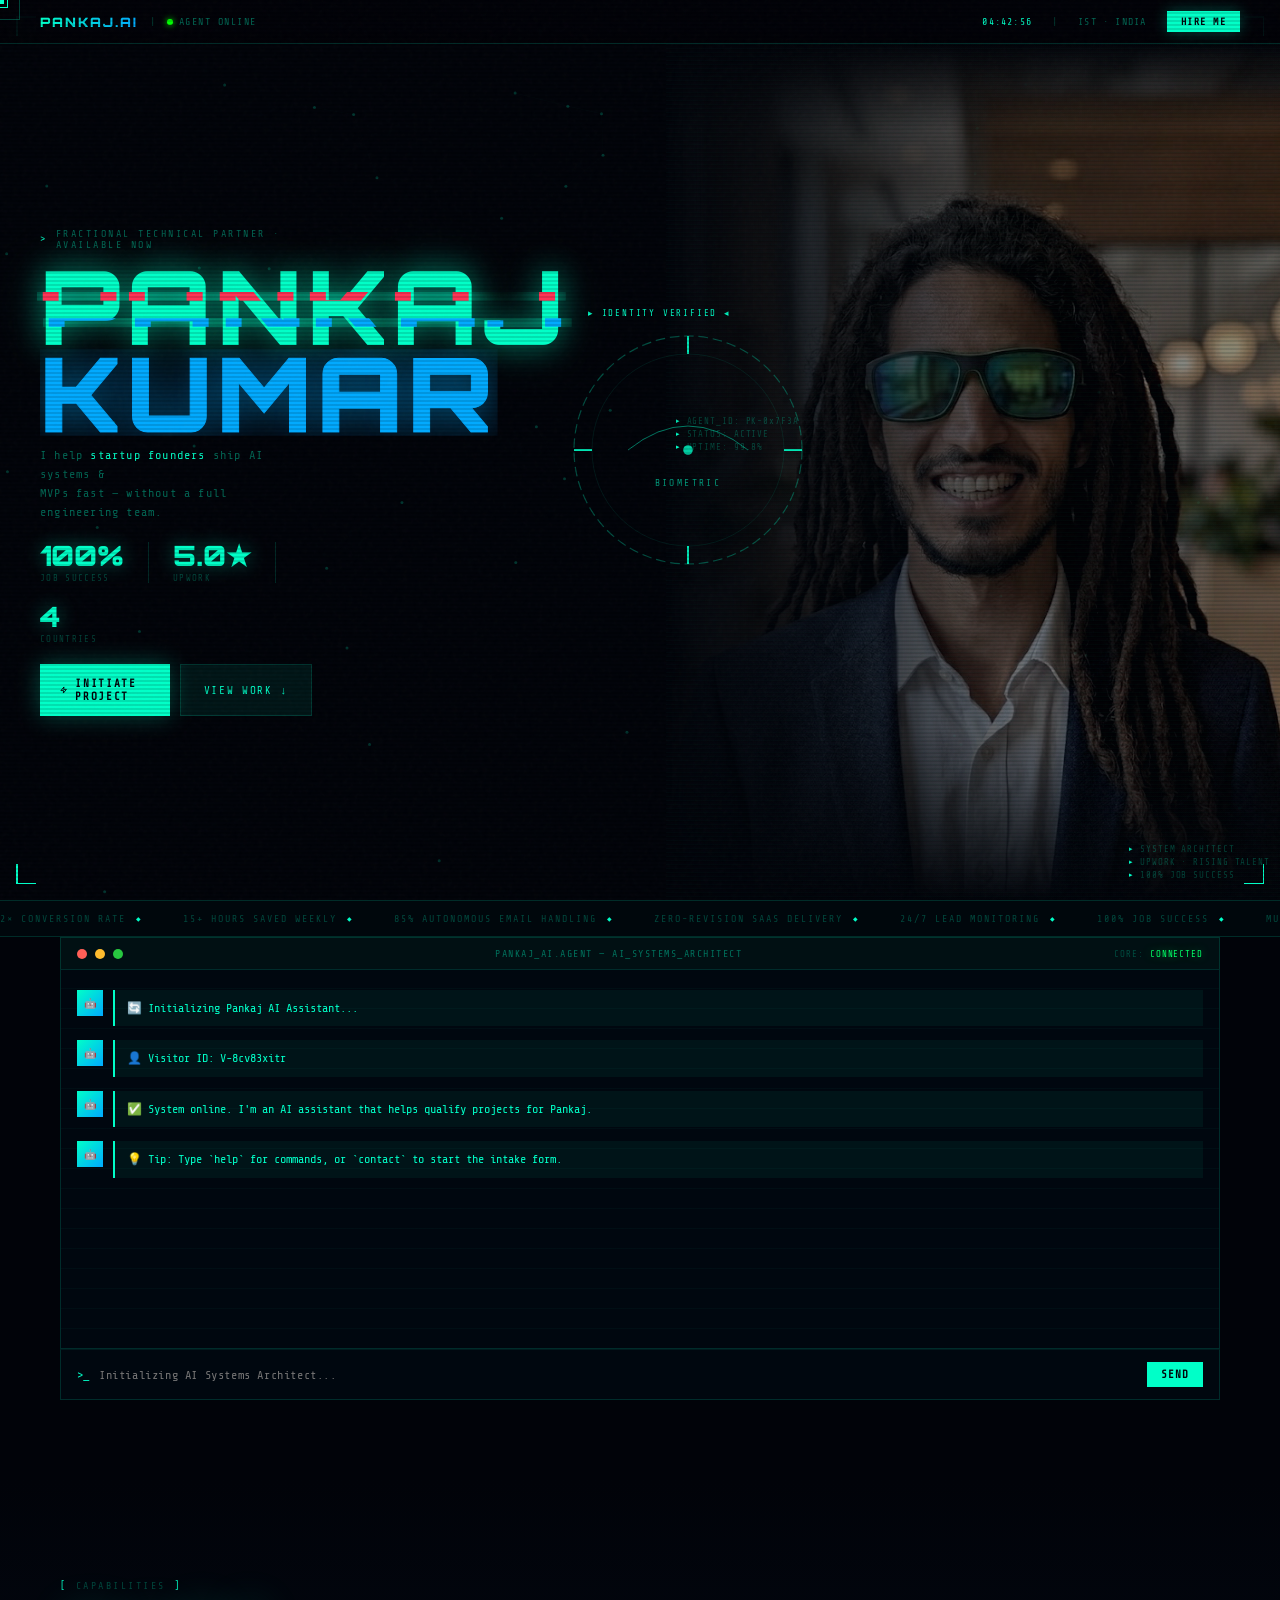
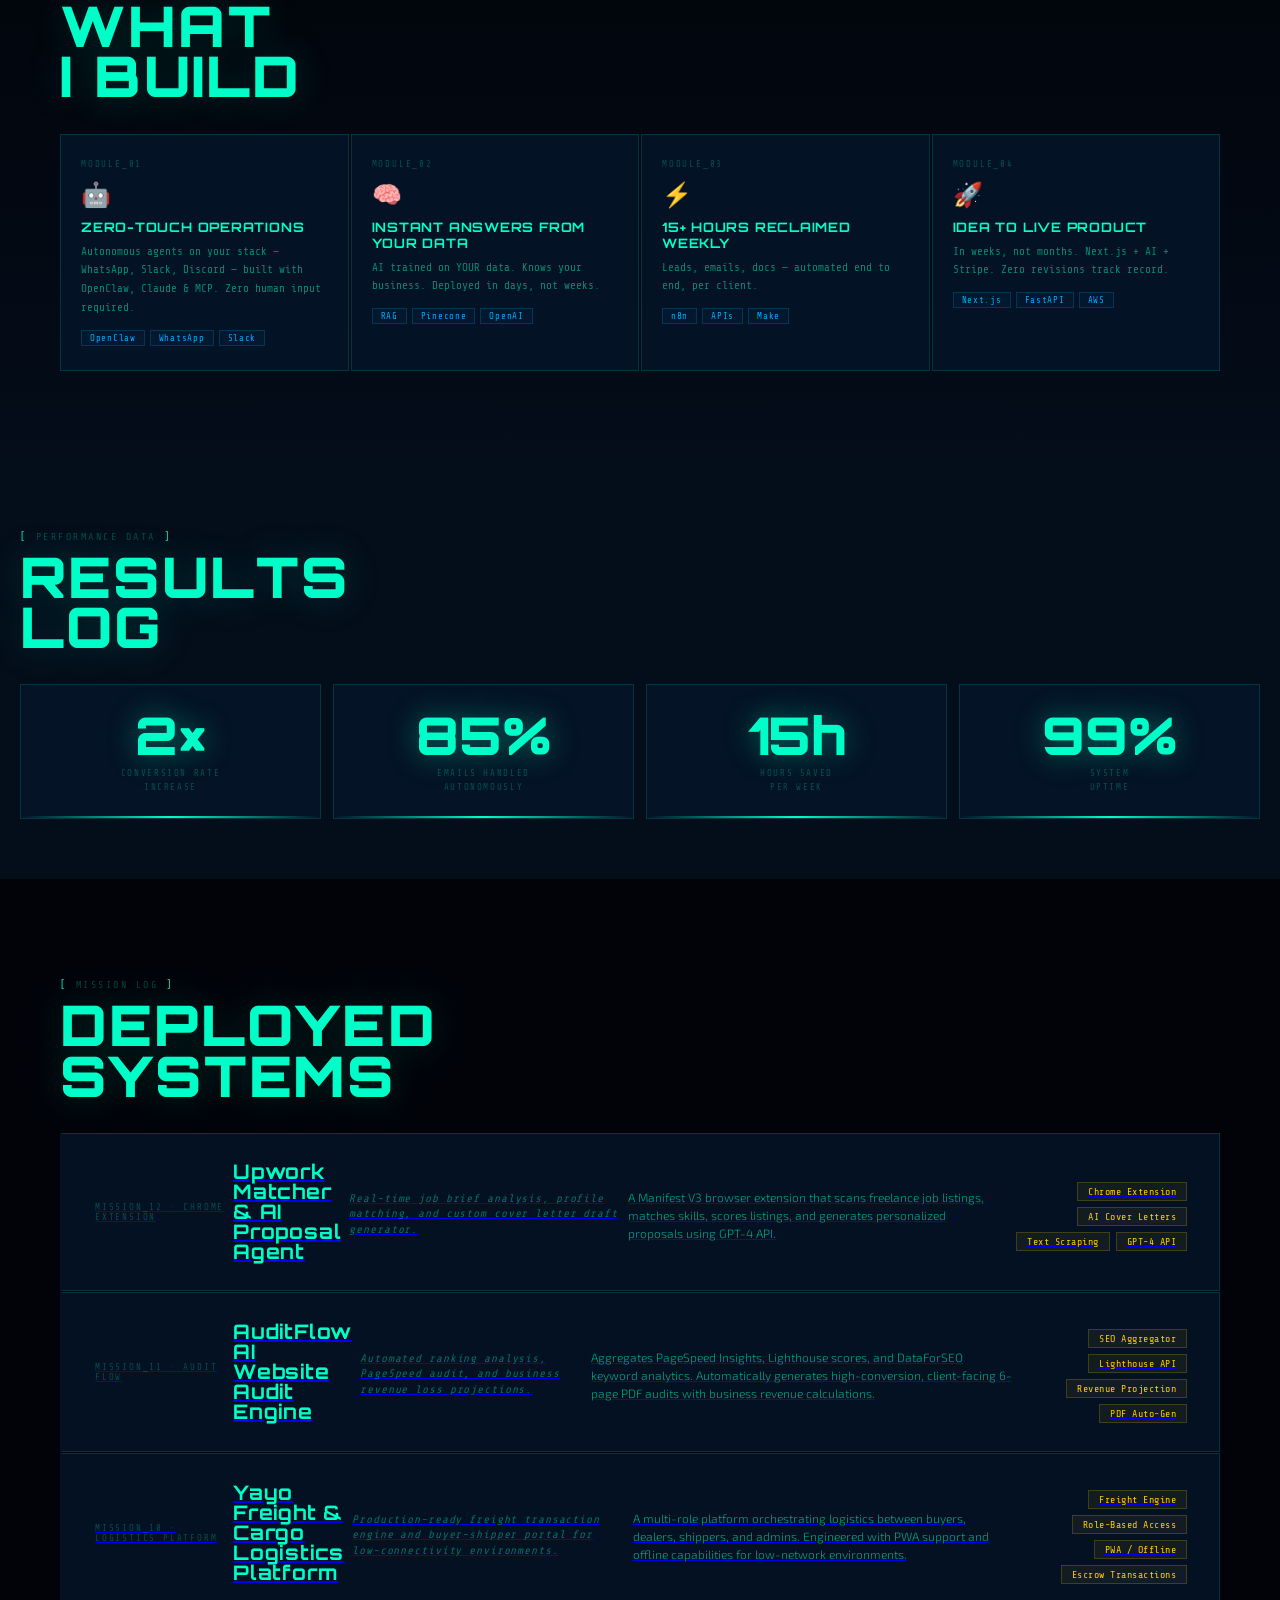
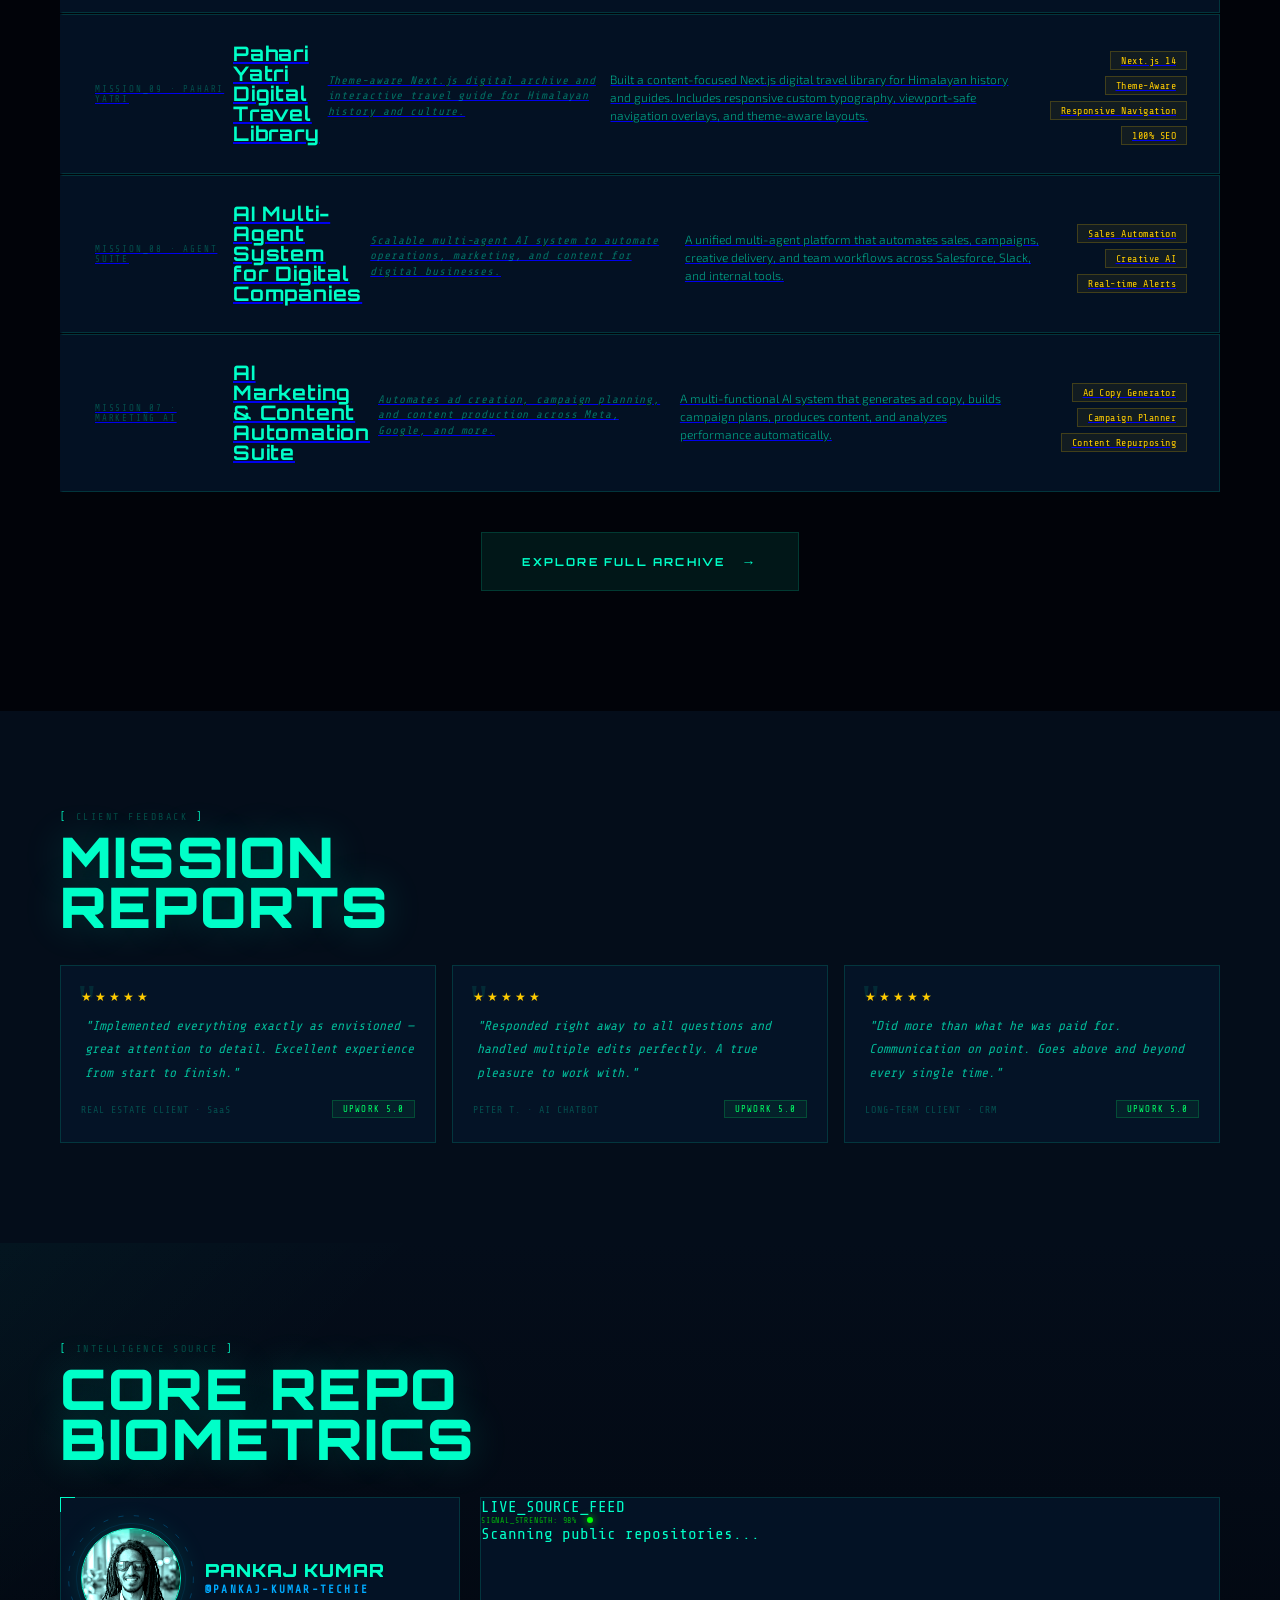
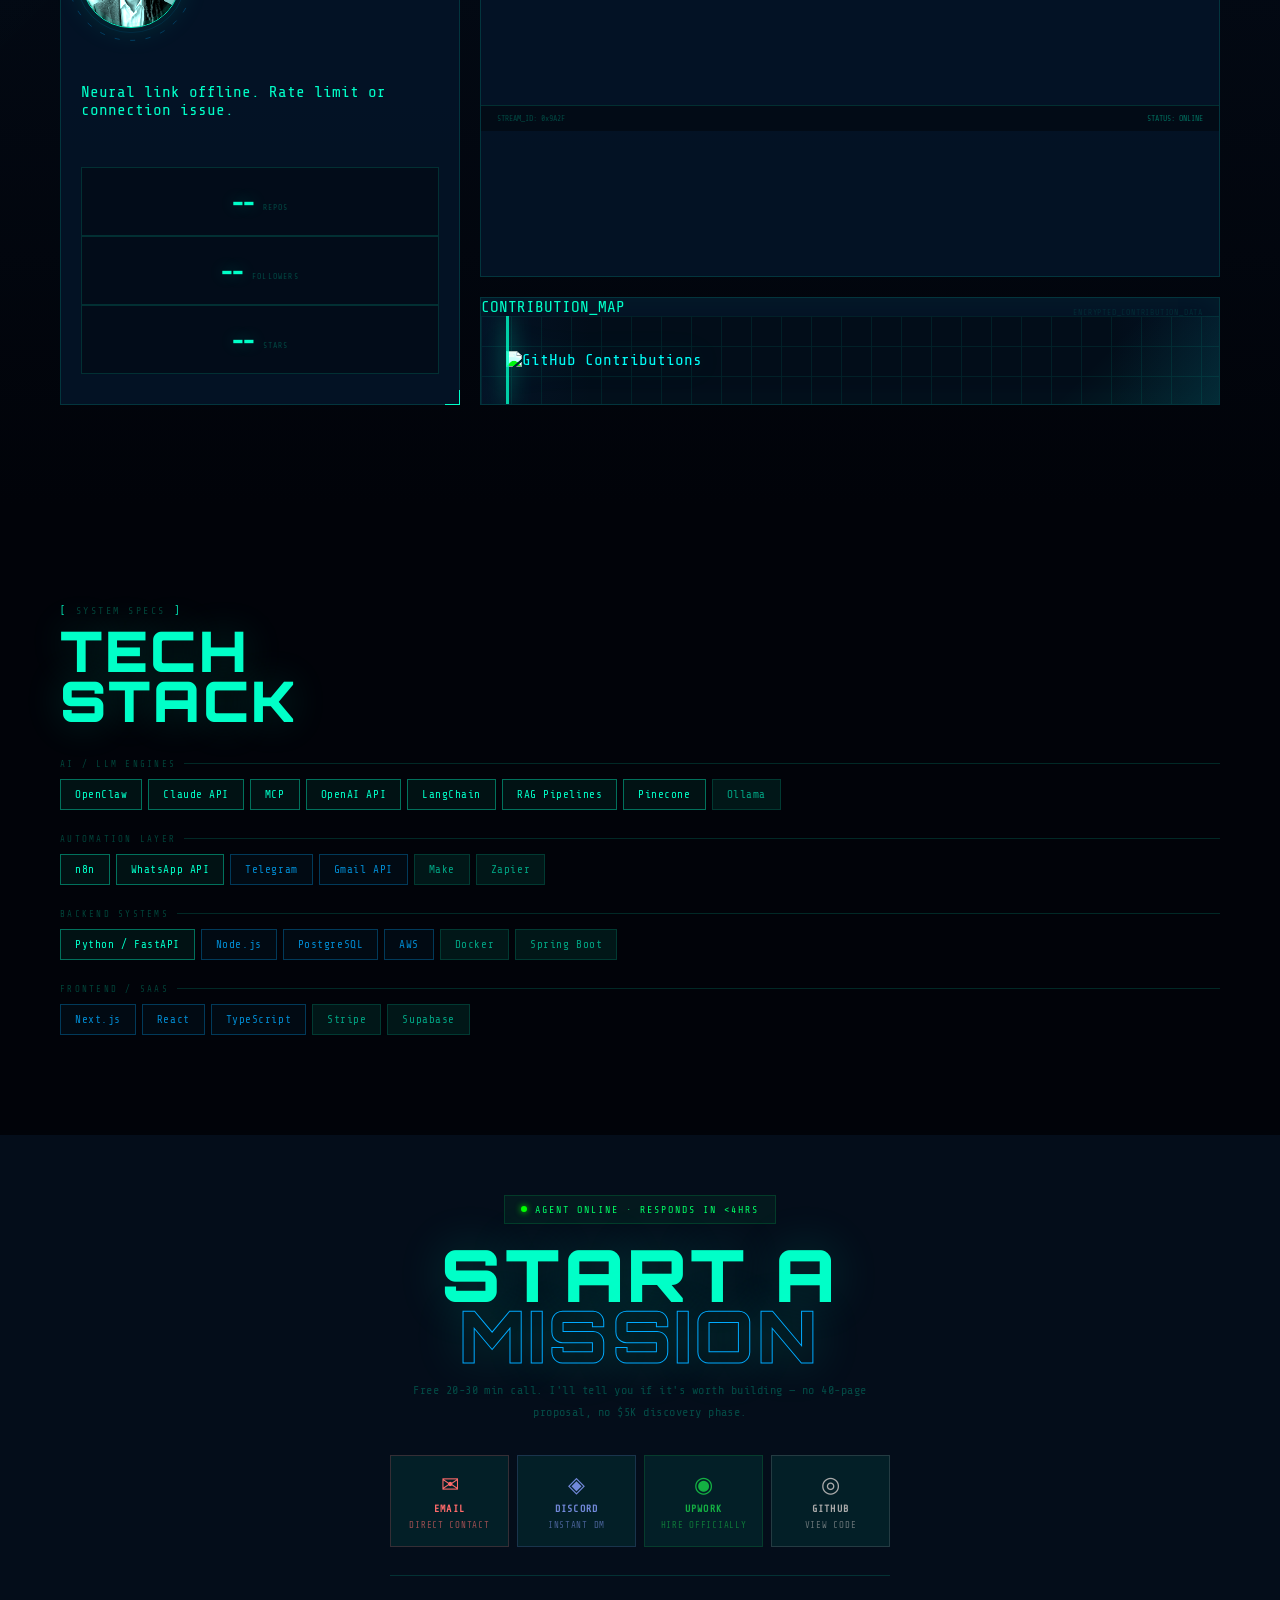
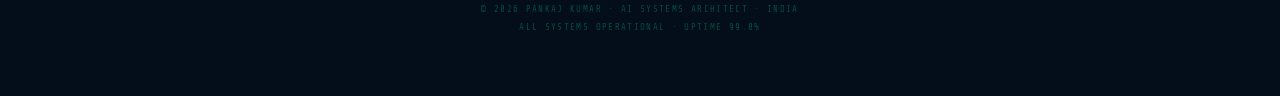
==== commit 2bf06605: "Conversion audit: align site with verified positioning, fix trust/CTA gaps Founder/CTO conversion pa" ====
--- a/index.html
+++ b/index.html
@@ -3,12 +3,12 @@
 
 <head>
   <meta charset="UTF-8">
-  <meta name="viewport" content="width=device-width, initial-scale=1.0, maximum-scale=1.0">
-  <title>PANKAJ KUMAR · AI Systems Architect | Multi‑Agent Automation</title>
+  <meta name="viewport" content="width=device-width, initial-scale=1.0">
+  <title>PANKAJ KUMAR · Fractional Technical Partner for Startup Founders | AI Systems & MVPs</title>
   <meta name="description"
-    content="Pankaj Kumar – Production‑grade multi‑agent systems & RAG pipelines. I partner with companies to automate manual workflows – 15+ hours reclaimed per week. 100% success.">
+    content="Pankaj Kumar – Fractional technical partner for pre-seed & seed-stage founders. MVPs shipped in 3-6 weeks, AI agents built with OpenClaw, Claude & MCP. Free 20-30min scoping call, no discovery phase.">
   <meta name="keywords"
-    content="AI Systems Architect, AI Agent Developer, OpenClaw, RAG Chatbots, n8n Automation, Pankaj Kumar, Multi-Agent Workflows">
+    content="Fractional Technical Partner, Startup Founder AI Partner, MVP Development, AI Systems Architect, OpenClaw, Claude, MCP, n8n Automation, Pankaj Kumar">
   <meta name="author" content="Pankaj Kumar">
   <meta name="robots" content="index, follow">
   <link rel="canonical" href="https://pankaj-kumar-techie.github.io/">
@@ -17,18 +17,18 @@
   <!-- Open Graph / Facebook -->
   <meta property="og:type" content="website">
   <meta property="og:url" content="https://pankaj-kumar-techie.github.io/">
-  <meta property="og:title" content="Pankaj Kumar – AI Systems Architect | Autonomous Agents & RAG">
+  <meta property="og:title" content="Pankaj Kumar – Fractional Technical Partner for Startup Founders">
   <meta property="og:description"
-    content="Production‑grade multi‑agent systems & RAG pipelines. I partner with companies to automate manual workflows – 15+ hours reclaimed per week. 100% success.">
+    content="MVPs shipped in 3-6 weeks. AI agents built with OpenClaw, Claude & MCP. Free 20-30min scoping call, no discovery phase, no 40-page proposals.">
   <meta property="og:image" content="https://pankaj-kumar-techie.github.io/assets/pankaj-ai.jpg">
-  <meta property="og:image:alt" content="Pankaj Kumar – AI Systems Architect headshot">
+  <meta property="og:image:alt" content="Pankaj Kumar – Fractional Technical Partner headshot">
 
   <!-- Twitter Card -->
   <meta name="twitter:card" content="summary_large_image">
   <meta name="twitter:url" content="https://pankaj-kumar-techie.github.io/">
-  <meta name="twitter:title" content="Pankaj Kumar – AI Systems Architect">
+  <meta name="twitter:title" content="Pankaj Kumar – Fractional Technical Partner for Startup Founders">
   <meta name="twitter:description"
-    content="Production‑grade multi‑agent systems & RAG pipelines. I partner with companies to automate manual workflows – 15+ hours reclaimed per week. 100% success.">
+    content="MVPs shipped in 3-6 weeks. AI agents built with OpenClaw, Claude & MCP. Free 20-30min scoping call, no discovery phase, no 40-page proposals.">
   <meta name="twitter:image" content="https://pankaj-kumar-techie.github.io/assets/pankaj-ai.jpg">
 
   <link rel="preconnect" href="https://fonts.googleapis.com">
@@ -53,17 +53,17 @@
       "https://www.upwork.com/freelancers/~01da59343bb6dfcda7",
       "https://discord.com/users/1309515421246029887"
     ],
-    "jobTitle": "AI Systems Architect",
+    "jobTitle": "Fractional Technical Partner for SaaS & Startup Founders",
     "worksFor": {
       "@type": "Organization",
       "name": "Self-Employed"
     },
-    "description": "Production‑grade multi‑agent systems & RAG pipelines. I partner with companies to automate manual workflows – 15+ hours reclaimed per week. 100% success.",
+    "description": "Fractional technical partner for pre-seed and seed-stage founders. I build MVPs and AI/automation systems — OpenClaw, Claude, MCP, RAG pipelines, n8n — shipped in weeks, not months. 100% Upwork Job Success.",
     "makesOffer": [
-      { "@type": "Offer", "itemOffered": { "@type": "Service", "name": "OpenClaw Agents" } },
+      { "@type": "Offer", "itemOffered": { "@type": "Service", "name": "OpenClaw & Claude Agent Integration" } },
       { "@type": "Offer", "itemOffered": { "@type": "Service", "name": "RAG Chatbots" } },
       { "@type": "Offer", "itemOffered": { "@type": "Service", "name": "n8n Automation" } },
-      { "@type": "Offer", "itemOffered": { "@type": "Service", "name": "SaaS MVP Development" } }
+      { "@type": "Offer", "itemOffered": { "@type": "Service", "name": "MVP Development (3-6 Weeks)" } }
     ],
     "contactPoint": {
       "@type": "ContactPoint",
@@ -89,7 +89,7 @@
         "name": "What AI agents do you build?",
         "acceptedAnswer": {
           "@type": "Answer",
-          "text": "OpenClaw agents (WhatsApp, Slack, Discord), RAG chatbots trained on your data, n8n automation workflows, and full SaaS MVPs with AI."
+          "text": "OpenClaw, Claude & MCP-based agents (WhatsApp, Slack, Discord), RAG chatbots trained on your data, n8n automation workflows, and full MVPs with AI."
         }
       },
       {
@@ -97,7 +97,15 @@
         "name": "How quickly can you automate my workflow?",
         "acceptedAnswer": {
           "@type": "Answer",
-          "text": "Most automation projects start showing value within 1 week. Full agent deployment in 2-4 weeks."
+          "text": "Most automation projects start showing value within 1 week. Full agent deployment in 2-4 weeks. Full MVP builds ship in 3-6 weeks, not 6 months."
+        }
+      },
+      {
+        "@type": "Question",
+        "name": "Do you require a lengthy discovery phase before starting?",
+        "acceptedAnswer": {
+          "@type": "Answer",
+          "text": "No. I start with a free 20-30 minute call to understand the workflow and tell you honestly whether it's worth building — no 40-page proposals, no $5K discovery phase."
         }
       }
     ]
@@ -142,7 +150,7 @@
   <!-- HERO -->
   <section id="hero">
     <div class="photo-zone">
-      <img src="assets/pankaj-ai.jpg" alt="Pankaj Kumar GitHub profile avatar">
+      <img src="assets/pankaj-ai.jpg" alt="Pankaj Kumar GitHub profile avatar" width="400" height="400" fetchpriority="high">
       <!-- HUD overlays on photo -->
       <div class="hud-data hd-tl">
         <div class="hd-line">AGENT_ID: PK-0x7F3A</div>
@@ -174,7 +182,7 @@
     </div>
 
     <div class="hero-text">
-      <div class="hero-tag">AI SYSTEMS ARCHITECT · AVAILABLE NOW</div>
+      <div class="hero-tag">FRACTIONAL TECHNICAL PARTNER · AVAILABLE NOW</div>
 
       <h1 class="hero-name">
         <span class="hn-1">
@@ -184,8 +192,8 @@
       </h1>
 
       <p class="hero-sub">
-        I build <span>autonomous AI systems</span> that<br>
-        work 24/7 — while you focus on growth.
+        I help <span>startup founders</span> ship AI systems &<br>
+        MVPs fast — without a full engineering team.
       </p>
 
       <div class="hero-stats-row">
@@ -223,14 +231,12 @@
   <!-- MARQUEE -->
   <div class="mq">
     <div class="mq-inner">
-      <span>OpenClaw Agents</span><span>RAG Pipelines</span><span>LangChain</span>
-      <span>n8n Automation</span><span>WhatsApp AI</span><span>OpenAI</span>
-      <span>Pinecone</span><span>Lead Qualification</span><span>FastAPI</span>
-      <span>Next.js SaaS</span><span>AI Chief of Staff</span><span>100% Job Success</span>
-      <span>OpenClaw Agents</span><span>RAG Pipelines</span><span>LangChain</span>
-      <span>n8n Automation</span><span>WhatsApp AI</span><span>OpenAI</span>
-      <span>Pinecone</span><span>Lead Qualification</span><span>FastAPI</span>
-      <span>Next.js SaaS</span><span>AI Chief of Staff</span><span>100% Job Success</span>
+      <span>2× Conversion Rate</span><span>15+ Hours Saved Weekly</span><span>85% Autonomous Email Handling</span>
+      <span>Zero-Revision SaaS Delivery</span><span>24/7 Lead Monitoring</span><span>100% Job Success</span>
+      <span>Multi-Agent Automation</span><span>Production-Ready MVPs</span><span>5.0★ Client Rating</span>
+      <span>2× Conversion Rate</span><span>15+ Hours Saved Weekly</span><span>85% Autonomous Email Handling</span>
+      <span>Zero-Revision SaaS Delivery</span><span>24/7 Lead Monitoring</span><span>100% Job Success</span>
+      <span>Multi-Agent Automation</span><span>Production-Ready MVPs</span><span>5.0★ Client Rating</span>
     </div>
   </div>
 
@@ -267,8 +273,8 @@
       <div class="cap-card">
         <span class="cap-n">MODULE_01</span>
         <span class="cap-icon">🤖</span>
-        <div class="cap-name">OPENCLAW AGENTS</div>
-        <div class="cap-desc">Autonomous agents on your stack — WhatsApp, Slack, Discord. Zero human input required.
+        <div class="cap-name">ZERO-TOUCH OPERATIONS</div>
+        <div class="cap-desc">Autonomous agents on your stack — WhatsApp, Slack, Discord — built with OpenClaw, Claude & MCP. Zero human input required.
         </div>
         <div class="cap-tags"><span class="ct">OpenClaw</span><span class="ct">WhatsApp</span><span
             class="ct">Slack</span></div>
@@ -276,7 +282,7 @@
       <div class="cap-card">
         <span class="cap-n">MODULE_02</span>
         <span class="cap-icon">🧠</span>
-        <div class="cap-name">RAG CHATBOTS</div>
+        <div class="cap-name">INSTANT ANSWERS FROM YOUR DATA</div>
         <div class="cap-desc">AI trained on YOUR data. Knows your business. Deployed in days, not weeks.</div>
         <div class="cap-tags"><span class="ct">RAG</span><span class="ct">Pinecone</span><span class="ct">OpenAI</span>
         </div>
@@ -284,15 +290,15 @@
       <div class="cap-card">
         <span class="cap-n">MODULE_03</span>
         <span class="cap-icon">⚡</span>
-        <div class="cap-name">AUTOMATION</div>
-        <div class="cap-desc">Leads, emails, docs — automated end to end. 15+ hrs/week reclaimed per client.</div>
+        <div class="cap-name">15+ HOURS RECLAIMED WEEKLY</div>
+        <div class="cap-desc">Leads, emails, docs — automated end to end, per client.</div>
         <div class="cap-tags"><span class="ct">n8n</span><span class="ct">APIs</span><span class="ct">Make</span></div>
       </div>
       <div class="cap-card">
         <span class="cap-n">MODULE_04</span>
         <span class="cap-icon">🚀</span>
-        <div class="cap-name">MVP → SAAS</div>
-        <div class="cap-desc">Idea to live product in weeks. Next.js + AI + Stripe. Zero revisions track record.</div>
+        <div class="cap-name">IDEA TO LIVE PRODUCT</div>
+        <div class="cap-desc">In weeks, not months. Next.js + AI + Stripe. Zero revisions track record.</div>
         <div class="cap-tags"><span class="ct">Next.js</span><span class="ct">FastAPI</span><span class="ct">AWS</span>
         </div>
       </div>
@@ -358,7 +364,7 @@
         <div class="gh-card-hud-br"></div>
         <div class="gh-profile">
           <div class="gh-avatar-clip">
-            <img id="gh-avatar" src="assets/pankaj-ai.jpg" alt="GitHub Avatar">
+            <img id="gh-avatar" src="assets/pankaj-ai.jpg" alt="GitHub Avatar" width="100" height="100" loading="lazy">
             <div class="gh-avatar-scan"></div>
           </div>
           <div class="gh-avatar-hud">
@@ -412,7 +418,7 @@
           <span class="gh-panel-title">CONTRIBUTION_MAP</span>
         </div>
         <div class="gh-graph-wrap">
-          <img id="gh-graph" src="https://ghchart.rshah.org/00ffc8/pankaj-kumar-techie" alt="GitHub Contributions">
+          <img id="gh-graph" src="https://ghchart.rshah.org/00ffc8/pankaj-kumar-techie" alt="GitHub Contributions" loading="lazy">
           <div class="gh-graph-overlay"></div>
           <div class="gh-graph-decor"></div>
           <div class="gh-graph-scanner"></div>
@@ -428,7 +434,8 @@
     <div class="stack-groups">
       <div class="sg">
         <div class="sg-label">AI / LLM ENGINES</div>
-        <div class="sg-pills"><span class="pill hot">OpenClaw</span><span class="pill hot">OpenAI API</span><span
+        <div class="sg-pills"><span class="pill hot">OpenClaw</span><span class="pill hot">Claude API</span><span
+            class="pill hot">MCP</span><span class="pill hot">OpenAI API</span><span
             class="pill hot">LangChain</span><span class="pill hot">RAG Pipelines</span><span
             class="pill hot">Pinecone</span><span class="pill">Ollama</span></div>
       </div>
@@ -460,7 +467,7 @@
         <span class="ct-h1">START A</span>
         <span class="ct-h2">MISSION</span>
       </h2>
-      <p class="ct-sub">Tell me what you need automated. I'll come back with a plan and clear estimate within hours.</p>
+      <p class="ct-sub">Free 20-30 min call. I'll tell you if it's worth building — no 40-page proposal, no $5K discovery phase.</p>
       <div class="channels">
         <a href="mailto:pankajkumar.techie@gmail.com" class="ch ch-email">
           <span class="ch-icon">✉</span>
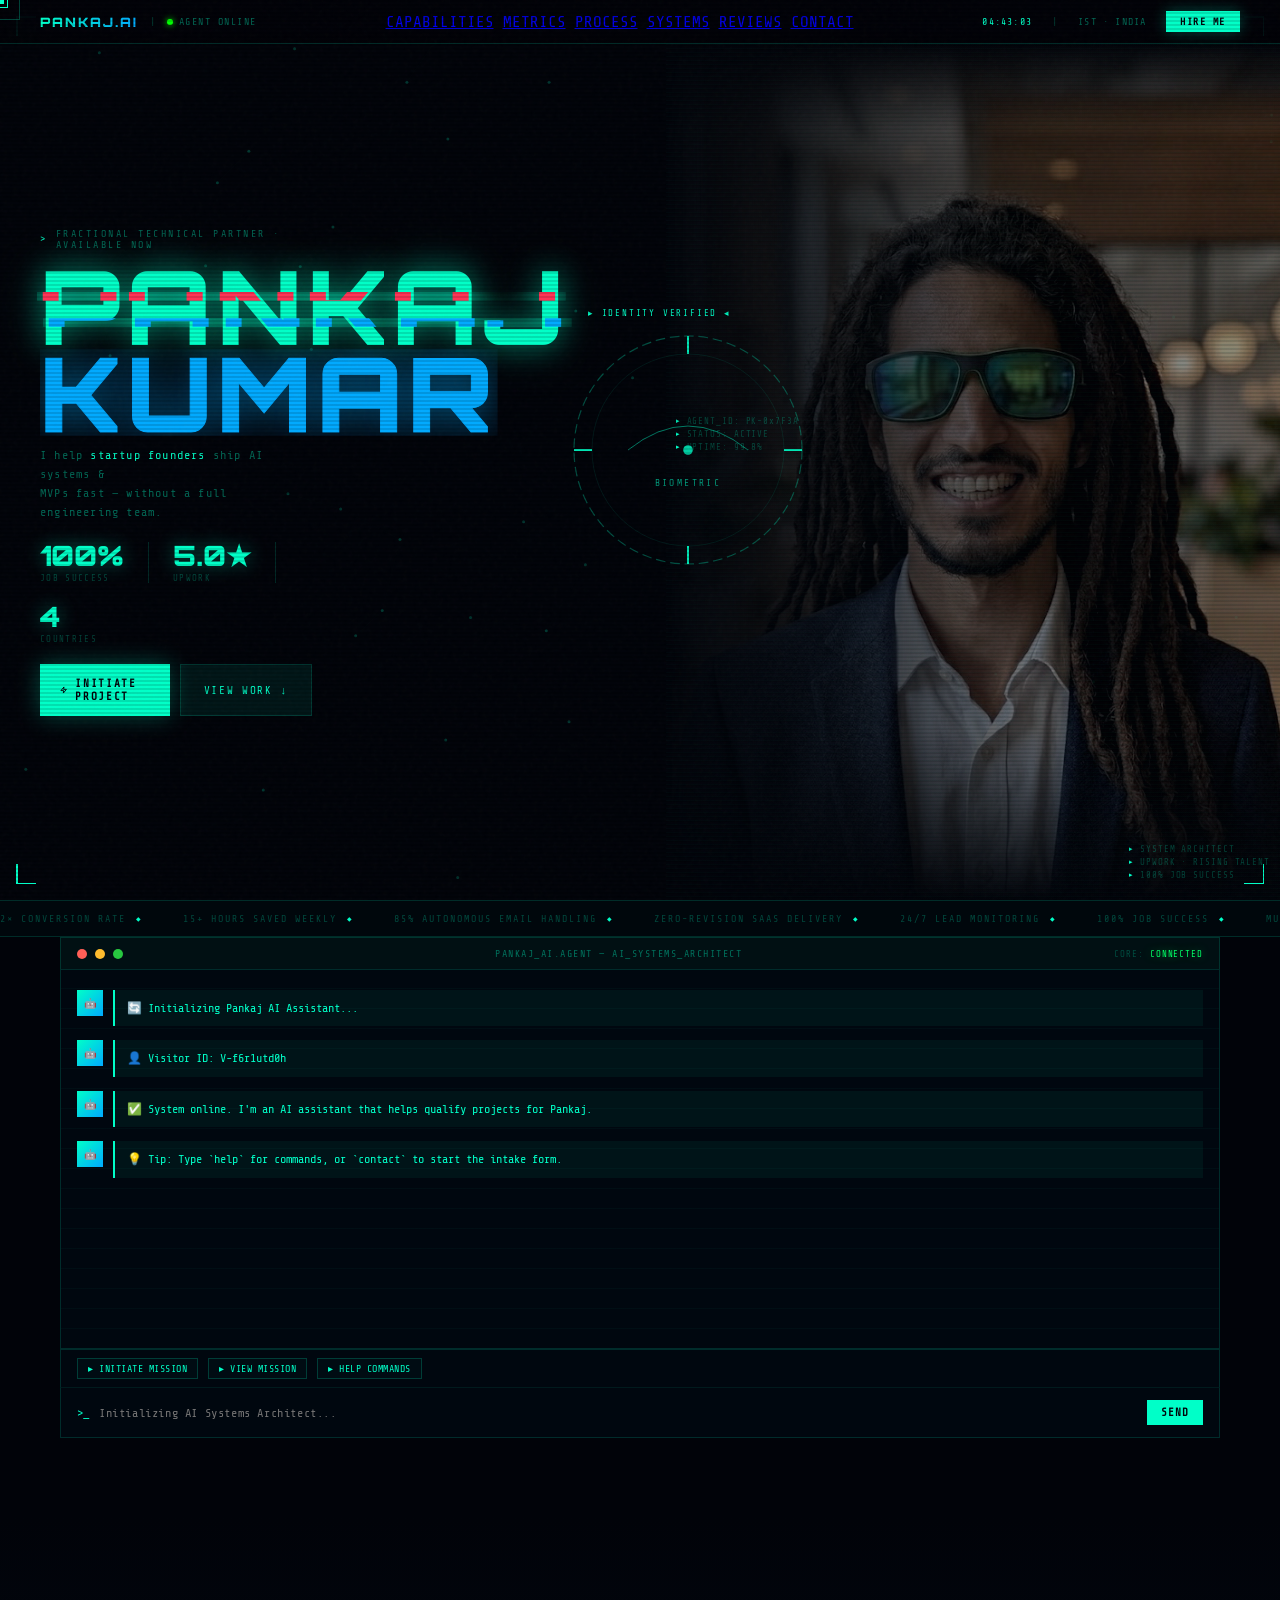
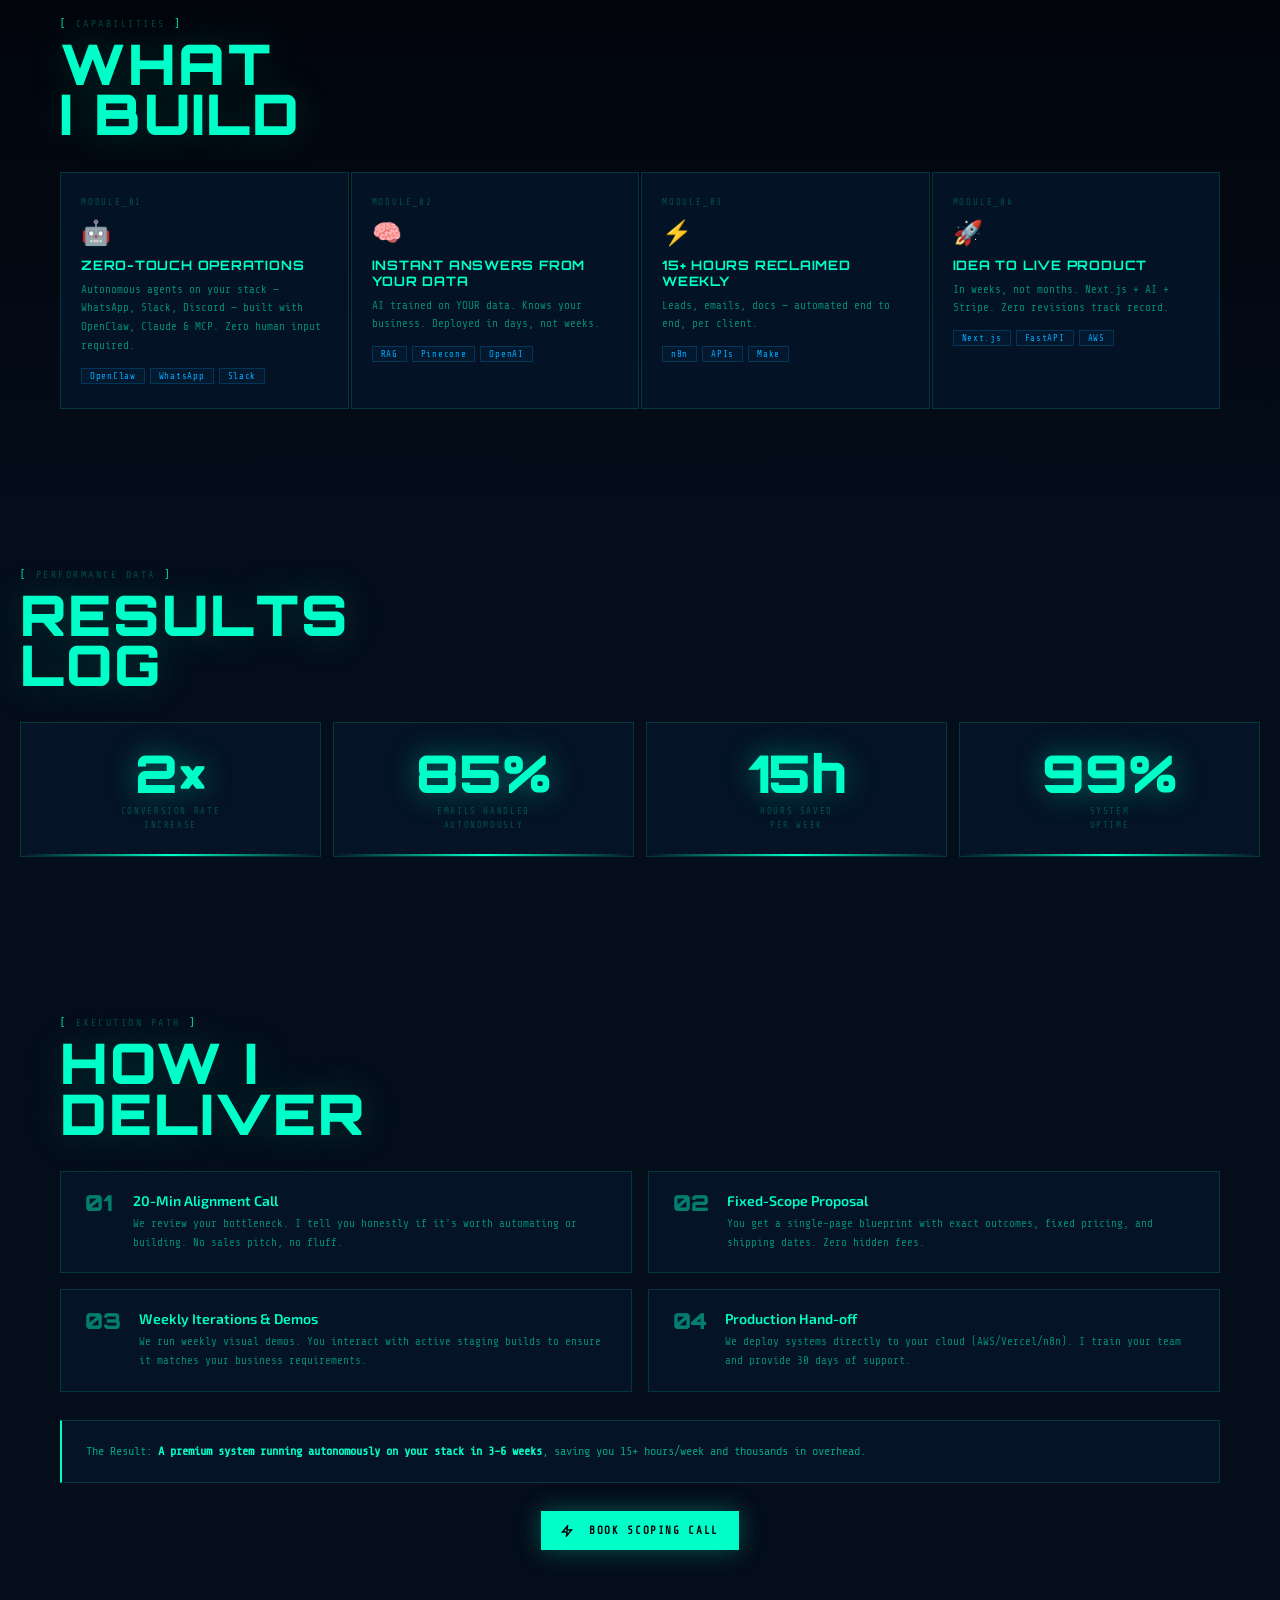
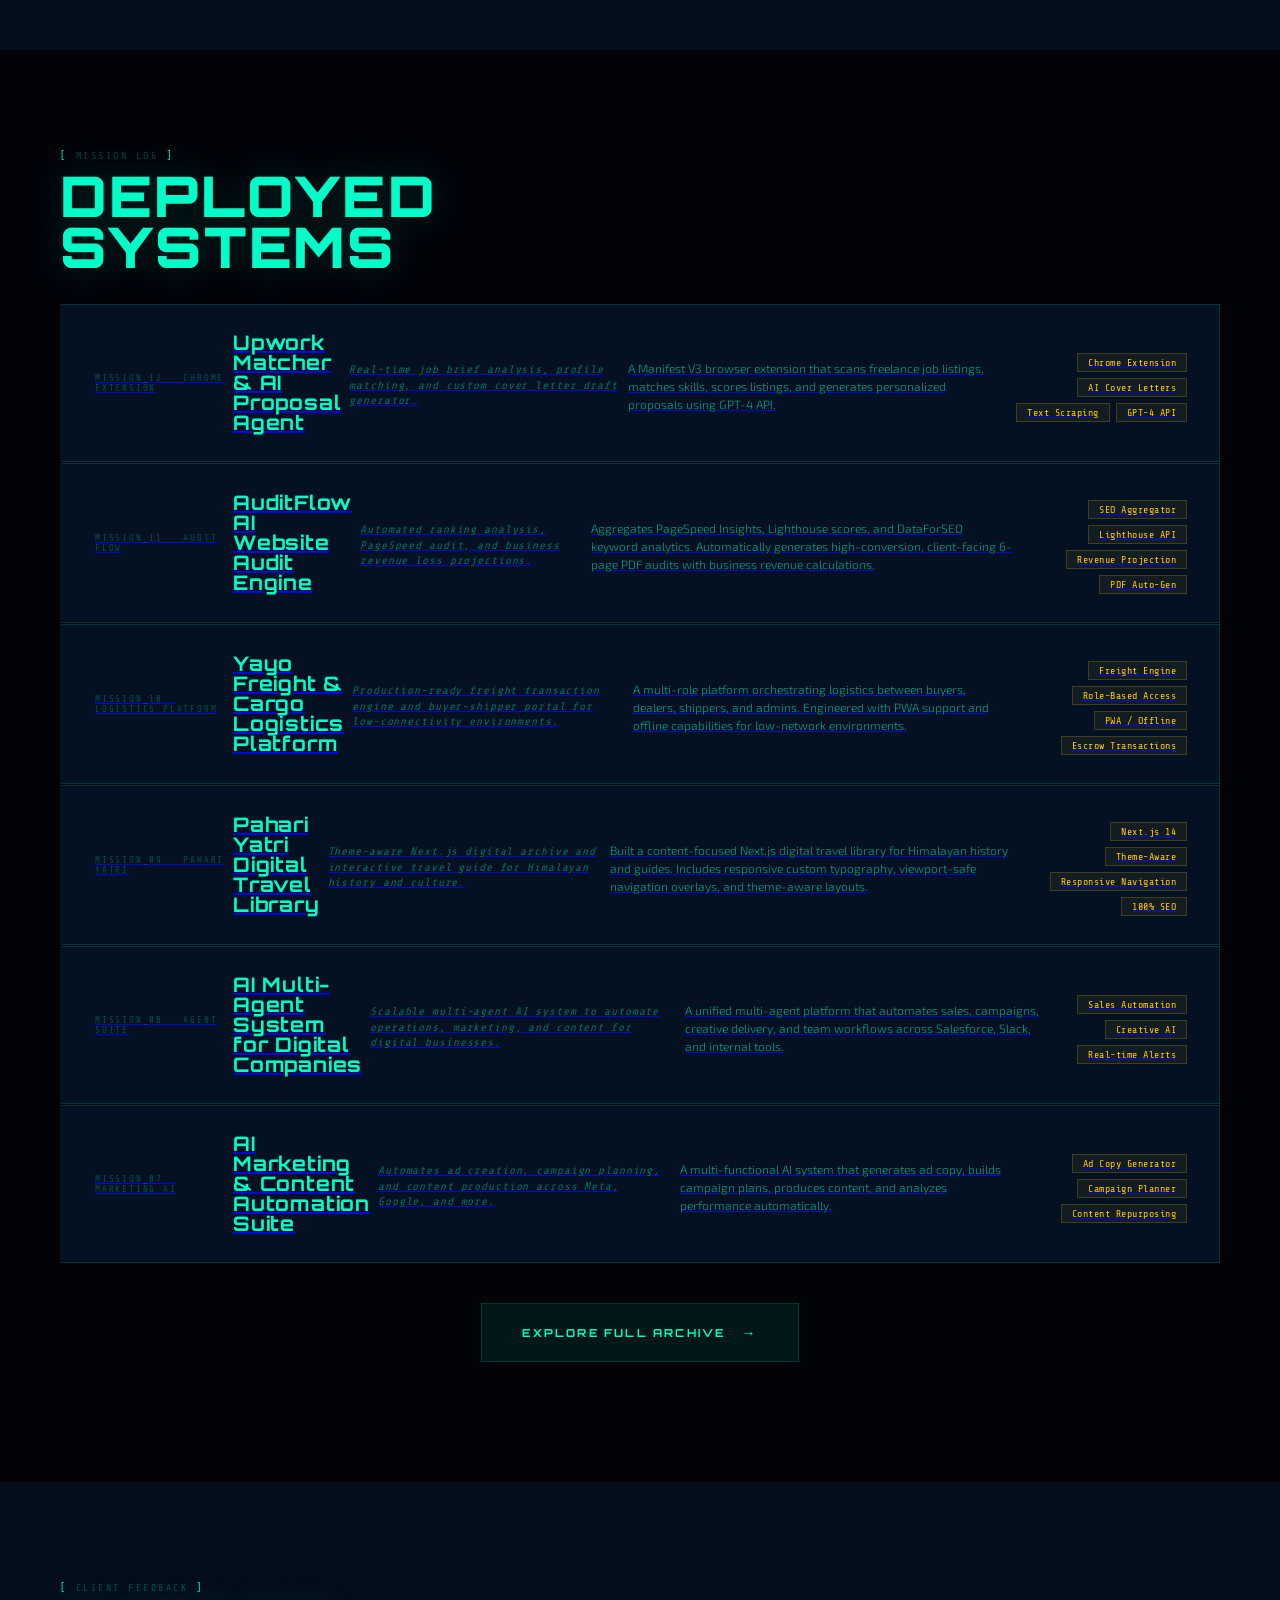
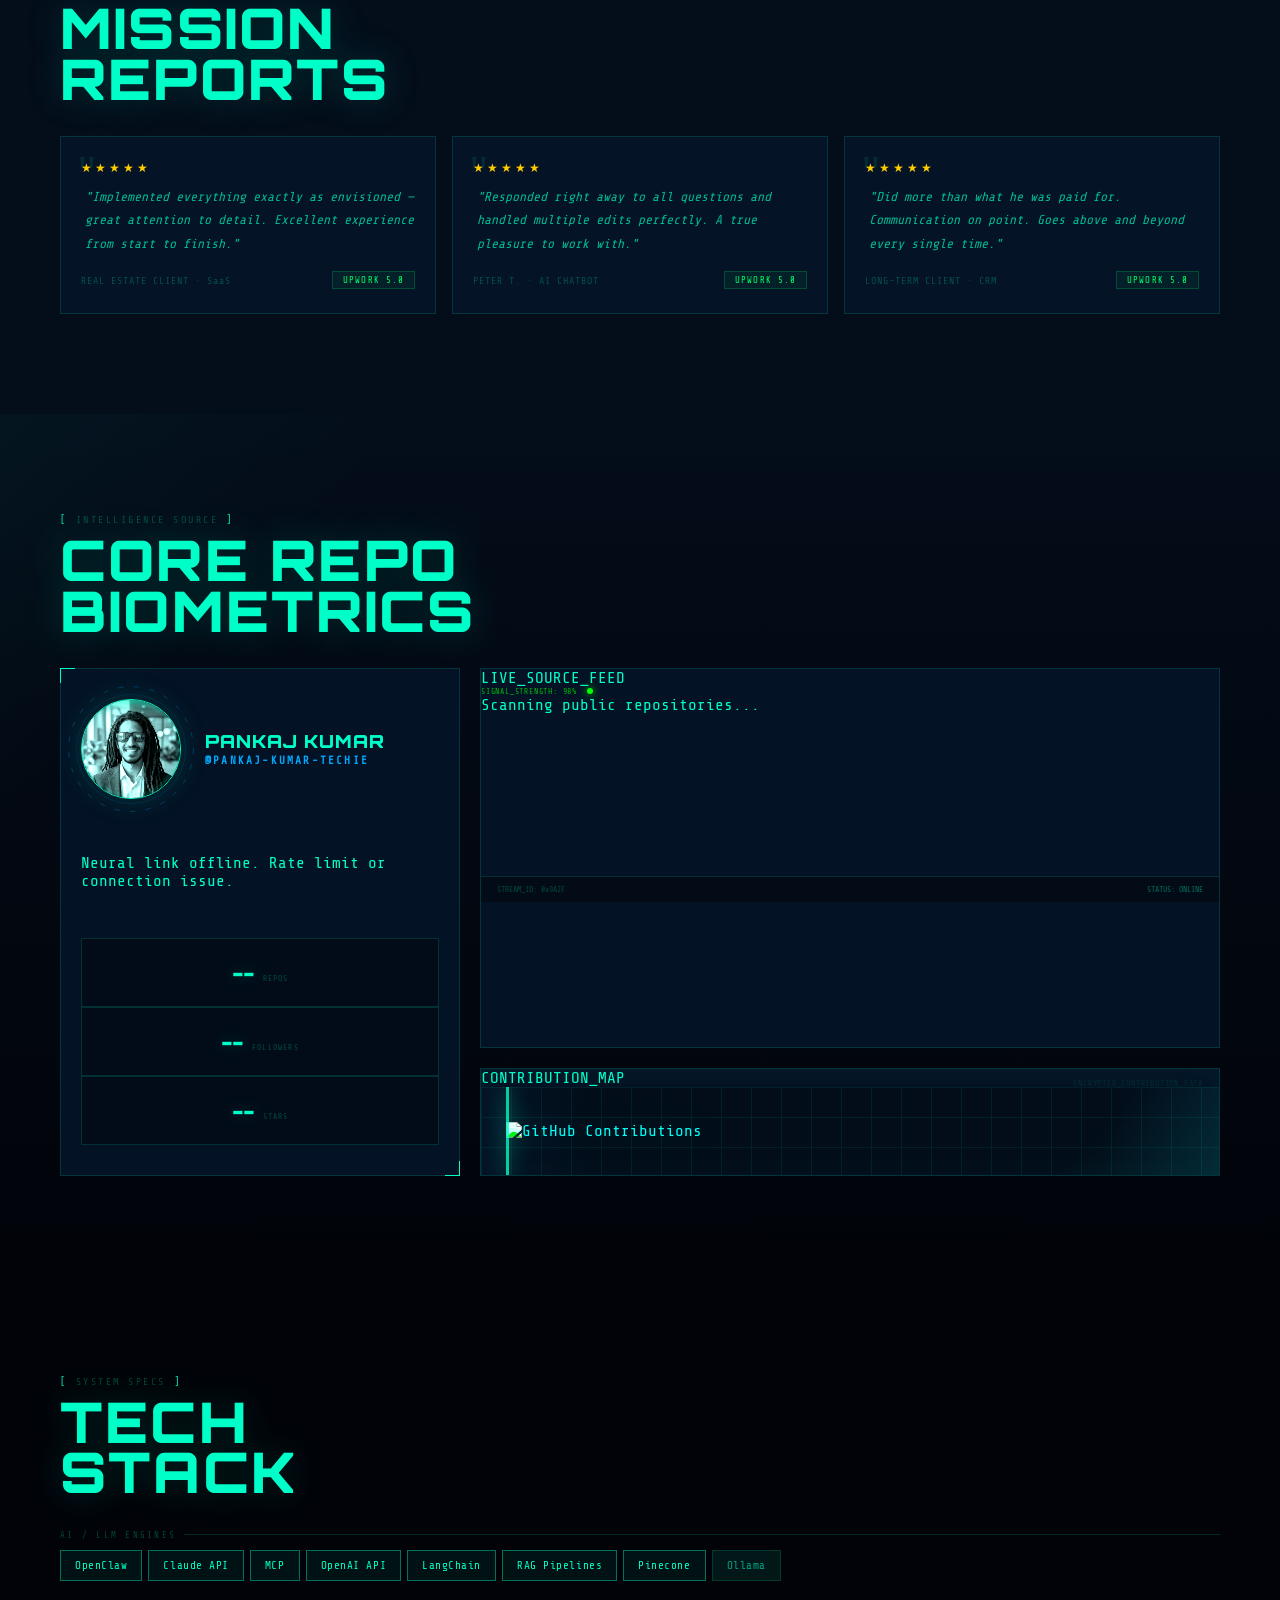
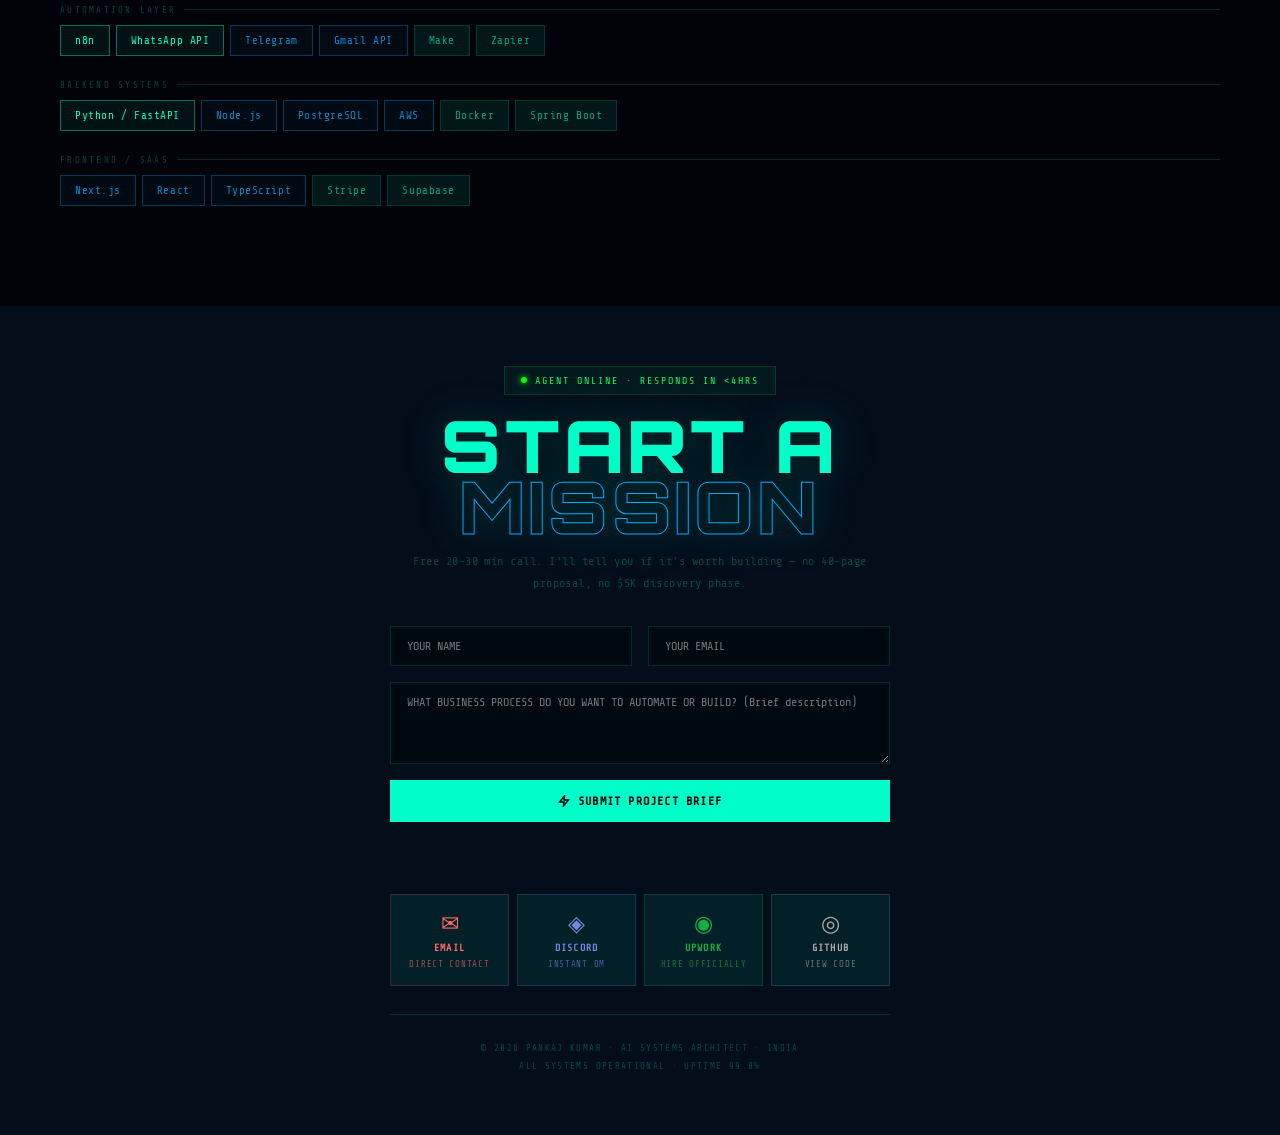
==== commit 4865de39: "feat: add site-wide navigation bar, process workflow section, and terminal quick-action chips" ====
--- a/index.html
+++ b/index.html
@@ -111,6 +111,25 @@
     ]
   }
   </script>
+  <!-- OPTIONAL ANALYTICS PREPARATION (Google Analytics, Plausible, Clarity) -->
+  <!-- Uncomment and replace placeholders to activate tracking -->
+  <!--
+  <script async src="https://www.googletagmanager.com/gtag/js?id=G-XXXXXXXXXX"></script>
+  <script>
+    window.dataLayer = window.dataLayer || [];
+    function gtag(){dataLayer.push(arguments);}
+    gtag('js', new Date());
+    gtag('config', 'G-XXXXXXXXXX');
+  </script>
+  <script defer data-domain="pankaj-kumar-techie.github.io" src="https://plausible.io/js/script.js"></script>
+  <script type="text/javascript">
+    (function(c,l,a,r,i,t,y){
+        c[a]=c[a]||function(){(c[a].q=c[a].q||[]).push(arguments)};
+        t=l.createElement(r);t.async=1;t.src="https://www.clarity.ms/tag/"+i;
+        y=l.getElementsByTagName(r)[0];y.parentNode.insertBefore(t,y);
+    })(window,document,"clarity","script","XXXXXXXXXX");
+  </script>
+  -->
 </head>
 
 <body>
@@ -132,12 +151,20 @@
   <!-- STATUS BAR -->
   <div id="statusbar">
     <div class="sb-left">
-      <div class="sb-logo">PANKAJ.AI</div>
+      <a href="index.html" class="sb-logo">PANKAJ.AI</a>
       <span class="sb-sep hide-mob">|</span>
       <div class="sb-status">
         <span class="online-dot"></span>
         <span class="hide-mob">AGENT ONLINE</span>
       </div>
+    </div>
+    <div class="sb-mid hide-mob">
+      <a href="#cap" class="sb-nav-link">CAPABILITIES</a>
+      <a href="#metrics" class="sb-nav-link">METRICS</a>
+      <a href="#process" class="sb-nav-link">PROCESS</a>
+      <a href="#work" class="sb-nav-link">SYSTEMS</a>
+      <a href="#proof" class="sb-nav-link">REVIEWS</a>
+      <a href="#contact" class="sb-nav-link">CONTACT</a>
     </div>
     <div class="sb-right">
       <span id="live-clock" class="hide-mob">--:--:--</span>
@@ -257,6 +284,11 @@
     <div class="term-body" id="term-body">
       <!-- messages injected by JS -->
     </div>
+    <div class="term-quick-actions">
+      <span class="term-action-chip" onclick="handleQuickCmd('hire')">▸ INITIATE MISSION</span>
+      <span class="term-action-chip" onclick="handleQuickCmd('mission')">▸ VIEW MISSION</span>
+      <span class="term-action-chip" onclick="handleQuickCmd('help')">▸ HELP COMMANDS</span>
+    </div>
     <div class="term-input-row">
       <span class="term-prompt">&gt;_</span>
       <input class="  term-input" id="term-input" type="text" placeholder="Initializing AI Systems Architect..."
@@ -326,6 +358,53 @@
         <span class="met-num" data-count="99" data-suffix="%">0</span>
         <div class="met-label">System<br>Uptime</div>
       </div>
+    </div>
+  </section>
+
+  <!-- PROCESS -->
+  <section id="process" class="section">
+    <div class="s-tag r">Execution Path</div>
+    <h2 class="s-head r">HOW I<br>DELIVER</h2>
+    <div class="process-grid r">
+      <div class="step r">
+        <span class="step-n">01</span>
+        <div>
+          <div class="step-q">20-Min Alignment Call</div>
+          <div class="step-d">We review your bottleneck. I tell you honestly if it's worth automating or building. No sales pitch, no fluff.</div>
+        </div>
+      </div>
+      <div class="step r">
+        <span class="step-n">02</span>
+        <div>
+          <div class="step-q">Fixed-Scope Proposal</div>
+          <div class="step-d">You get a single-page blueprint with exact outcomes, fixed pricing, and shipping dates. Zero hidden fees.</div>
+        </div>
+      </div>
+      <div class="step r">
+        <span class="step-n">03</span>
+        <div>
+          <div class="step-q">Weekly Iterations & Demos</div>
+          <div class="step-d">We run weekly visual demos. You interact with active staging builds to ensure it matches your business requirements.</div>
+        </div>
+      </div>
+      <div class="step r">
+        <span class="step-n">04</span>
+        <div>
+          <div class="step-q">Production Hand-off</div>
+          <div class="step-d">We deploy systems directly to your cloud (AWS/Vercel/n8n). I train your team and provide 30 days of support.</div>
+        </div>
+      </div>
+    </div>
+    <div class="process-outcome r">
+      The Result: <strong>A premium system running autonomously on your stack in 3-6 weeks</strong>, saving you 15+ hours/week and thousands in overhead.
+    </div>
+    <div class="process-cta-row r">
+      <a href="#contact" class="btn-a" style="display: inline-flex; max-width: 250px;">
+        <svg width="12" height="12" viewBox="0 0 24 24" fill="none" stroke="currentColor" stroke-width="3" style="margin-right:8px;">
+          <path d="M13 2L3 14h9l-1 8 10-12h-9l1-8z" />
+        </svg>
+        BOOK SCOPING CALL
+      </a>
     </div>
   </section>
 
@@ -468,6 +547,23 @@
         <span class="ct-h2">MISSION</span>
       </h2>
       <p class="ct-sub">Free 20-30 min call. I'll tell you if it's worth building — no 40-page proposal, no $5K discovery phase.</p>
+
+      <!-- Direct Project Scoping Form -->
+      <form id="direct-contact-form" class="ct-form r">
+        <div class="form-row">
+          <input type="text" id="contact-name" placeholder="YOUR NAME" required autocomplete="name">
+          <input type="email" id="contact-email" placeholder="YOUR EMAIL" required autocomplete="email">
+        </div>
+        <textarea id="contact-brief" placeholder="WHAT BUSINESS PROCESS DO YOU WANT TO AUTOMATE OR BUILD? (Brief description)" required rows="4"></textarea>
+        <button type="submit" class="ch-submit-btn">
+          <svg width="12" height="12" viewBox="0 0 24 24" fill="none" stroke="currentColor" stroke-width="3">
+            <path d="M13 2L3 14h9l-1 8 10-12h-9l1-8z" />
+          </svg>
+          SUBMIT PROJECT BRIEF
+        </button>
+        <div id="contact-status" class="contact-status-msg"></div>
+      </form>
+
       <div class="channels">
         <a href="mailto:pankajkumar.techie@gmail.com" class="ch ch-email">
           <span class="ch-icon">✉</span>
--- a/css/index.css
+++ b/css/index.css
@@ -493,6 +493,47 @@
   text-shadow: 0 0 40px rgba(0, 255, 200, 0.2);
 }
 .s-tag.v, .s-head.v { opacity: 1; transform: none; }
+
+/* ─── HOW I WORK ─── */
+#process { background: var(--deep); }
+.process-grid {
+  display: grid;
+  gap: 2px;
+  margin-bottom: 28px;
+}
+.step {
+  background: var(--panel);
+  border: 1px solid var(--border);
+  padding: 20px 24px;
+  display: flex;
+  gap: 18px;
+  align-items: flex-start;
+  transition: border-color .3s, background .3s;
+}
+.step:hover { border-color: rgba(0, 255, 200, 0.35); background: rgba(4, 20, 40, 0.95); }
+.step-n {
+  font-family: 'Orbitron', monospace;
+  font-size: 22px; font-weight: 900;
+  color: var(--cyan); opacity: 0.45;
+  flex-shrink: 0; line-height: 1;
+  min-width: 30px;
+}
+.step-q {
+  font-family: 'Exo 2', sans-serif; font-size: 14px; font-weight: 600;
+  color: var(--cyan); margin-bottom: 6px;
+}
+.step-d { font-size: 11px; color: rgba(0, 255, 200, 0.5); line-height: 1.7; }
+.process-outcome {
+  background: var(--panel); border: 1px solid var(--border); border-left: 2px solid var(--cyan);
+  padding: 20px 24px; margin-bottom: 28px;
+  font-size: 12px; color: rgba(0, 255, 200, 0.6); line-height: 1.8;
+}
+.process-outcome strong { color: var(--cyan); }
+.process-cta-row { text-align: center; }
+
+@media (min-width: 768px) {
+  .process-grid { grid-template-columns: 1fr 1fr; gap: 16px; }
+}
 
 /* ─── CAPABILITIES ─── */
 #cap { background: linear-gradient(180deg, var(--void), var(--deep)); }
@@ -1117,3 +1158,109 @@
   z-index: 1000; transition: width 0.1s;
 }
 
+/* ─── TERMINAL QUICK ACTIONS ─── */
+.term-quick-actions {
+  background: rgba(0, 8, 16, 0.95);
+  border: 1px solid var(--border);
+  border-bottom: none;
+  padding: 8px 16px;
+  display: flex;
+  gap: 10px;
+  flex-wrap: wrap;
+}
+.term-action-chip {
+  font-family: 'Share Tech Mono', monospace;
+  font-size: 10px;
+  color: var(--cyan);
+  border: 1px solid rgba(0, 255, 200, 0.2);
+  background: rgba(0, 255, 200, 0.02);
+  padding: 4px 10px;
+  cursor: pointer;
+  transition: all 0.2s;
+  letter-spacing: 0.05em;
+}
+.term-action-chip:hover {
+  background: rgba(0, 255, 200, 0.1);
+  border-color: var(--cyan);
+  box-shadow: 0 0 10px rgba(0, 255, 200, 0.25);
+}
+
+/* ─── DIRECT CONTACT FORM ─── */
+.ct-form {
+  max-width: 600px;
+  margin: 32px auto 40px;
+  display: flex;
+  flex-direction: column;
+  gap: 16px;
+  text-align: left;
+}
+.form-row {
+  display: flex;
+  gap: 16px;
+}
+.form-row input, .ct-form textarea {
+  background: rgba(0, 8, 16, 0.95);
+  border: 1px solid var(--border);
+  color: var(--cyan);
+  font-family: 'Share Tech Mono', monospace;
+  font-size: 12px;
+  padding: 12px 16px;
+  outline: none;
+  width: 100%;
+  box-sizing: border-box;
+  transition: border-color 0.2s, box-shadow 0.2s;
+}
+.form-row input:focus, .ct-form textarea:focus {
+  border-color: var(--cyan);
+  box-shadow: 0 0 10px rgba(0, 255, 200, 0.2);
+}
+.ch-submit-btn {
+  background: var(--cyan);
+  color: var(--void);
+  border: none;
+  padding: 14px 24px;
+  font-family: 'Share Tech Mono', monospace;
+  font-size: 12px;
+  letter-spacing: 0.1em;
+  cursor: pointer;
+  font-weight: 700;
+  transition: all 0.2s;
+  display: flex;
+  align-items: center;
+  justify-content: center;
+  gap: 8px;
+  width: 100%;
+}
+.ch-submit-btn:hover {
+  box-shadow: 0 0 20px rgba(0, 255, 200, 0.4);
+  transform: translateY(-1px);
+}
+.ch-submit-btn:disabled {
+  background: var(--muted);
+  cursor: not-allowed;
+  box-shadow: none;
+  transform: none;
+}
+.contact-status-msg {
+  font-family: 'Share Tech Mono', monospace;
+  font-size: 11px;
+  text-align: center;
+  min-height: 16px;
+  transition: color 0.2s;
+}
+.contact-status-msg.success {
+  color: #00ff66;
+  text-shadow: 0 0 8px rgba(0, 255, 102, 0.3);
+}
+.contact-status-msg.error {
+  color: #ff3355;
+  text-shadow: 0 0 8px rgba(255, 51, 85, 0.3);
+}
+
+@media (max-width: 500px) {
+  .form-row {
+    flex-direction: column;
+    gap: 16px;
+  }
+}
+
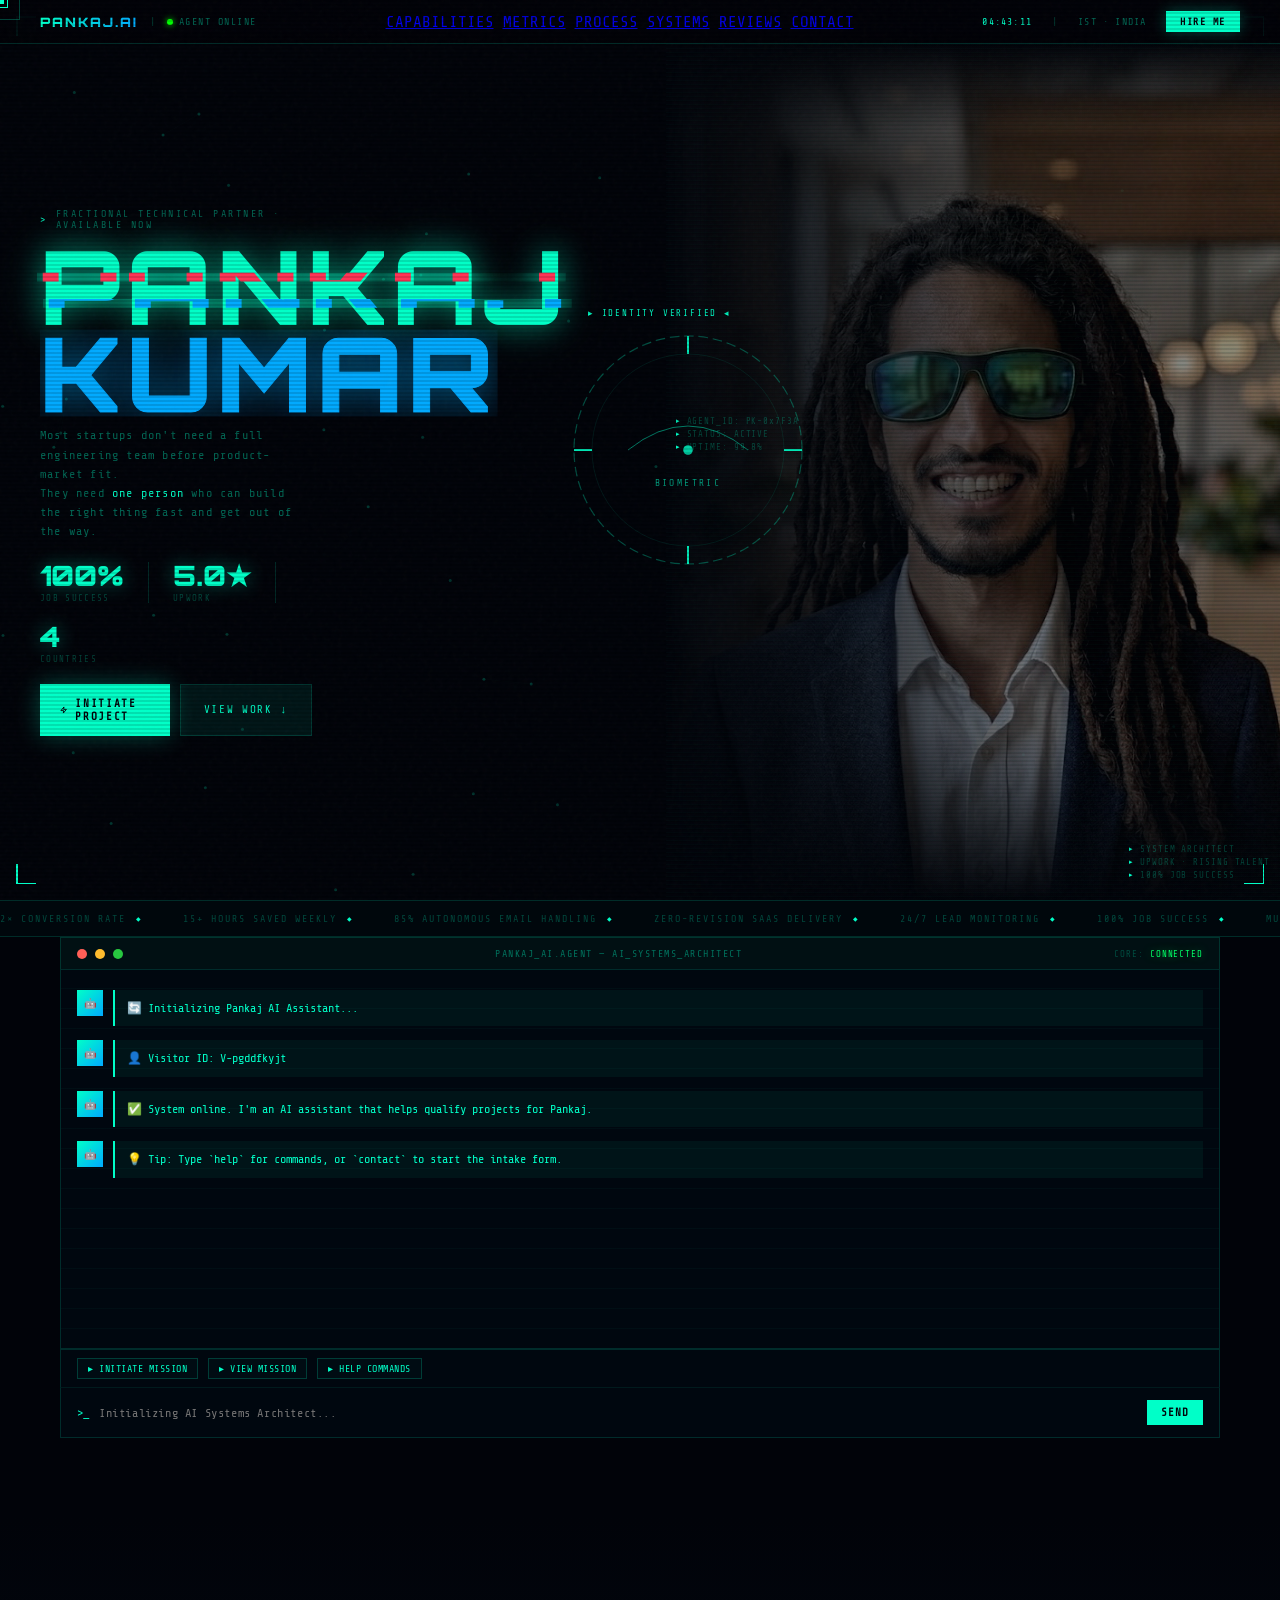
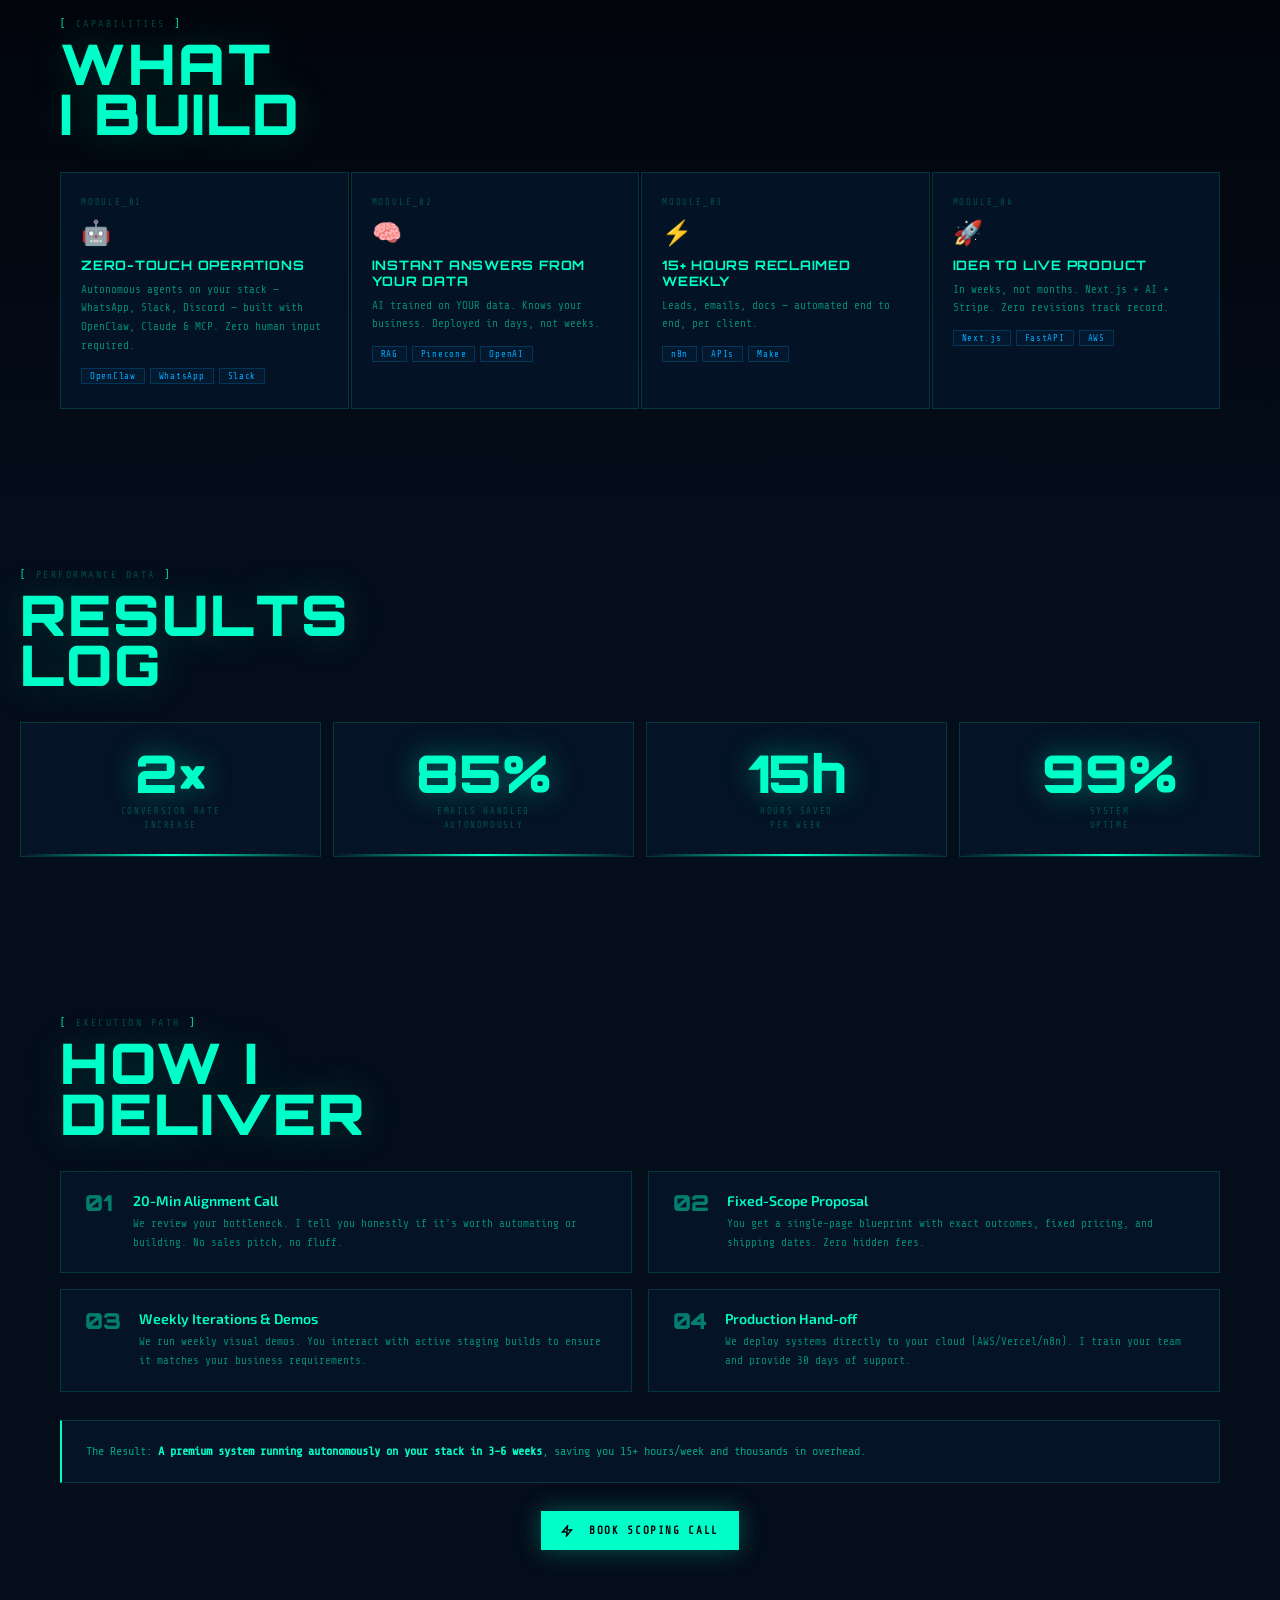
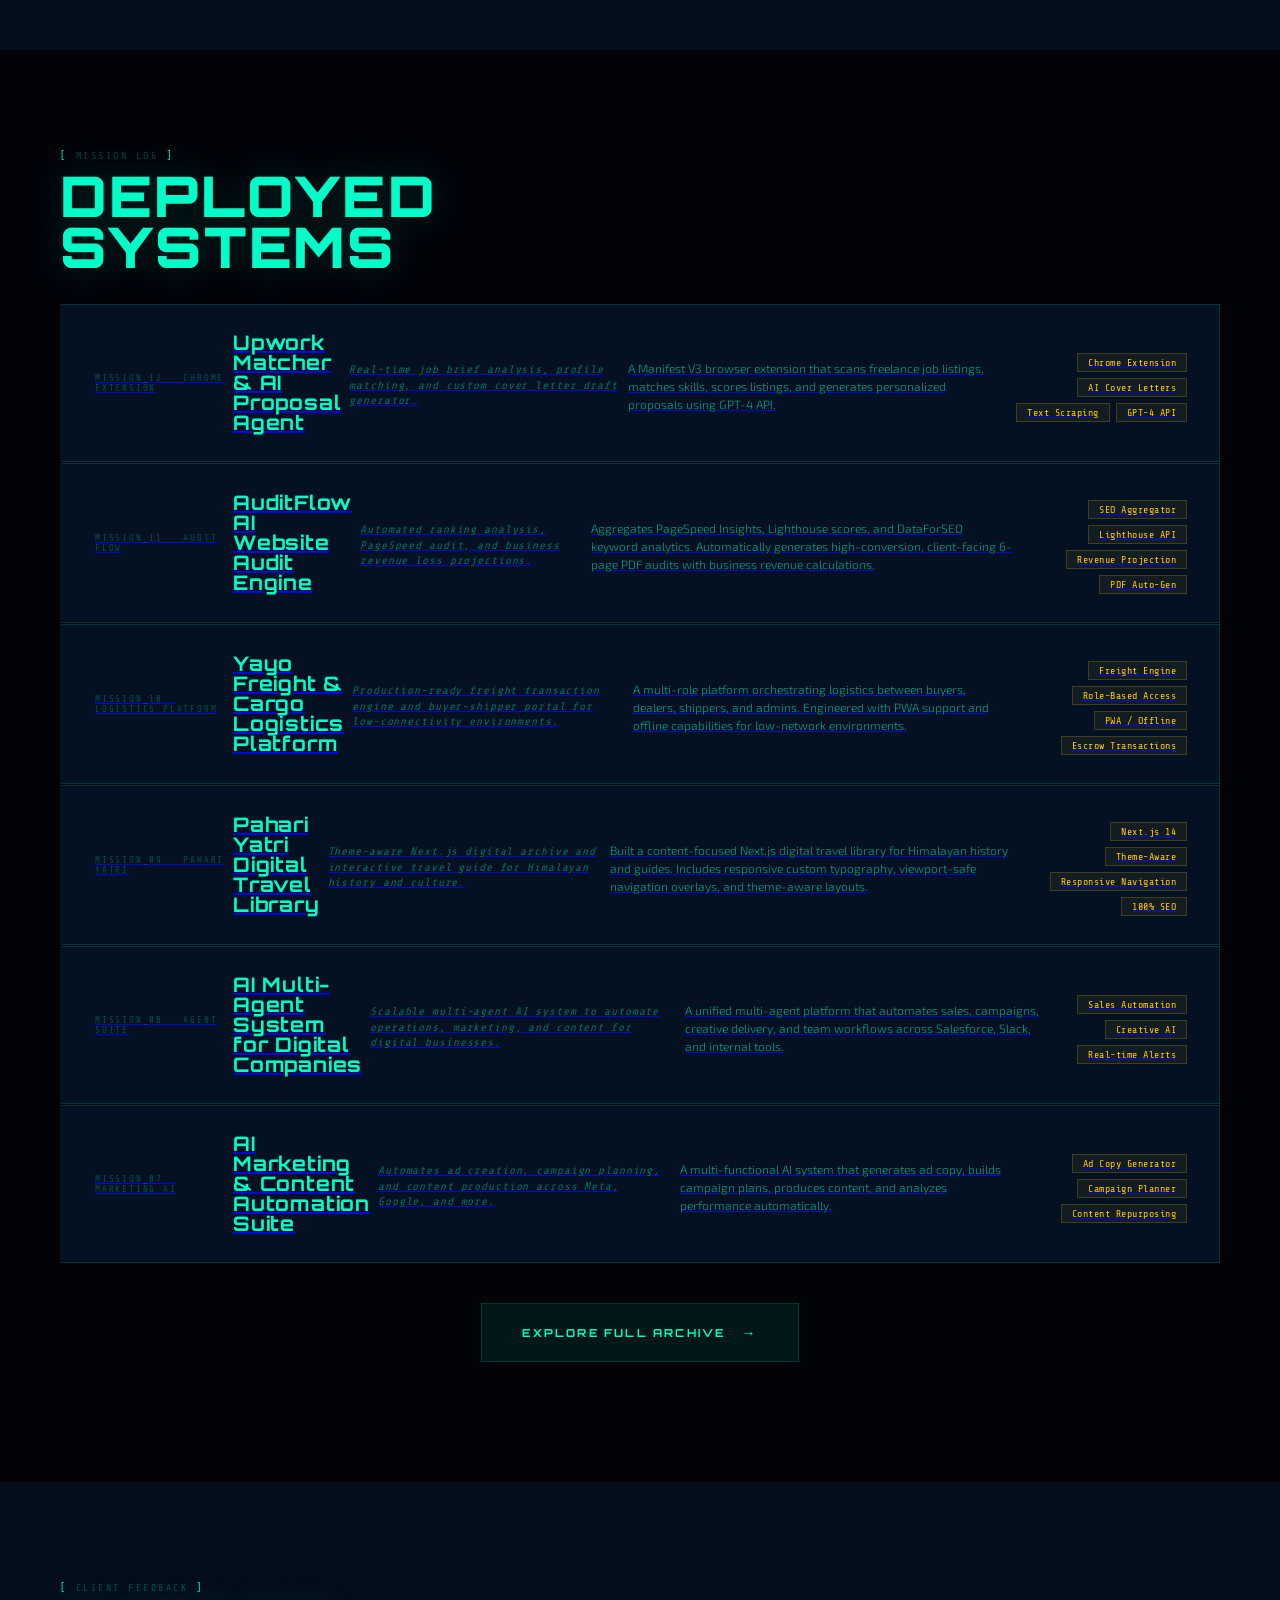
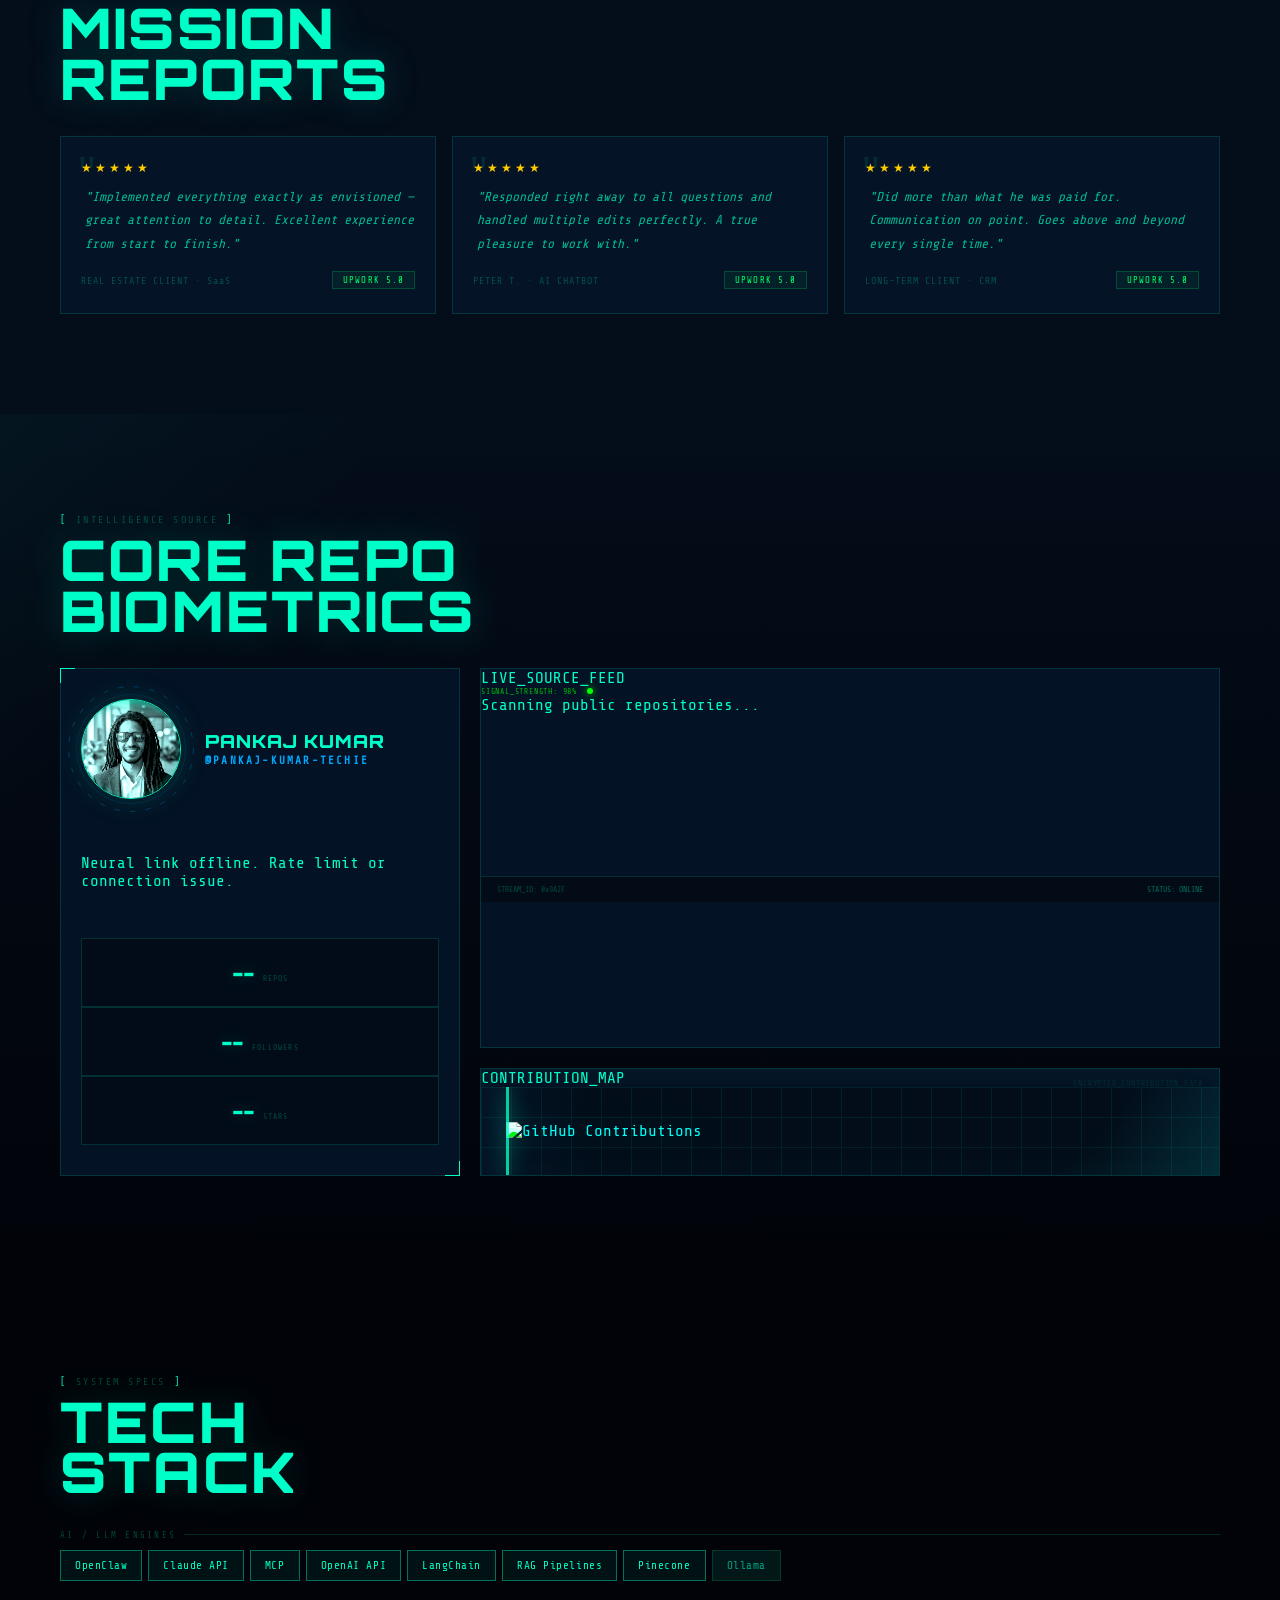
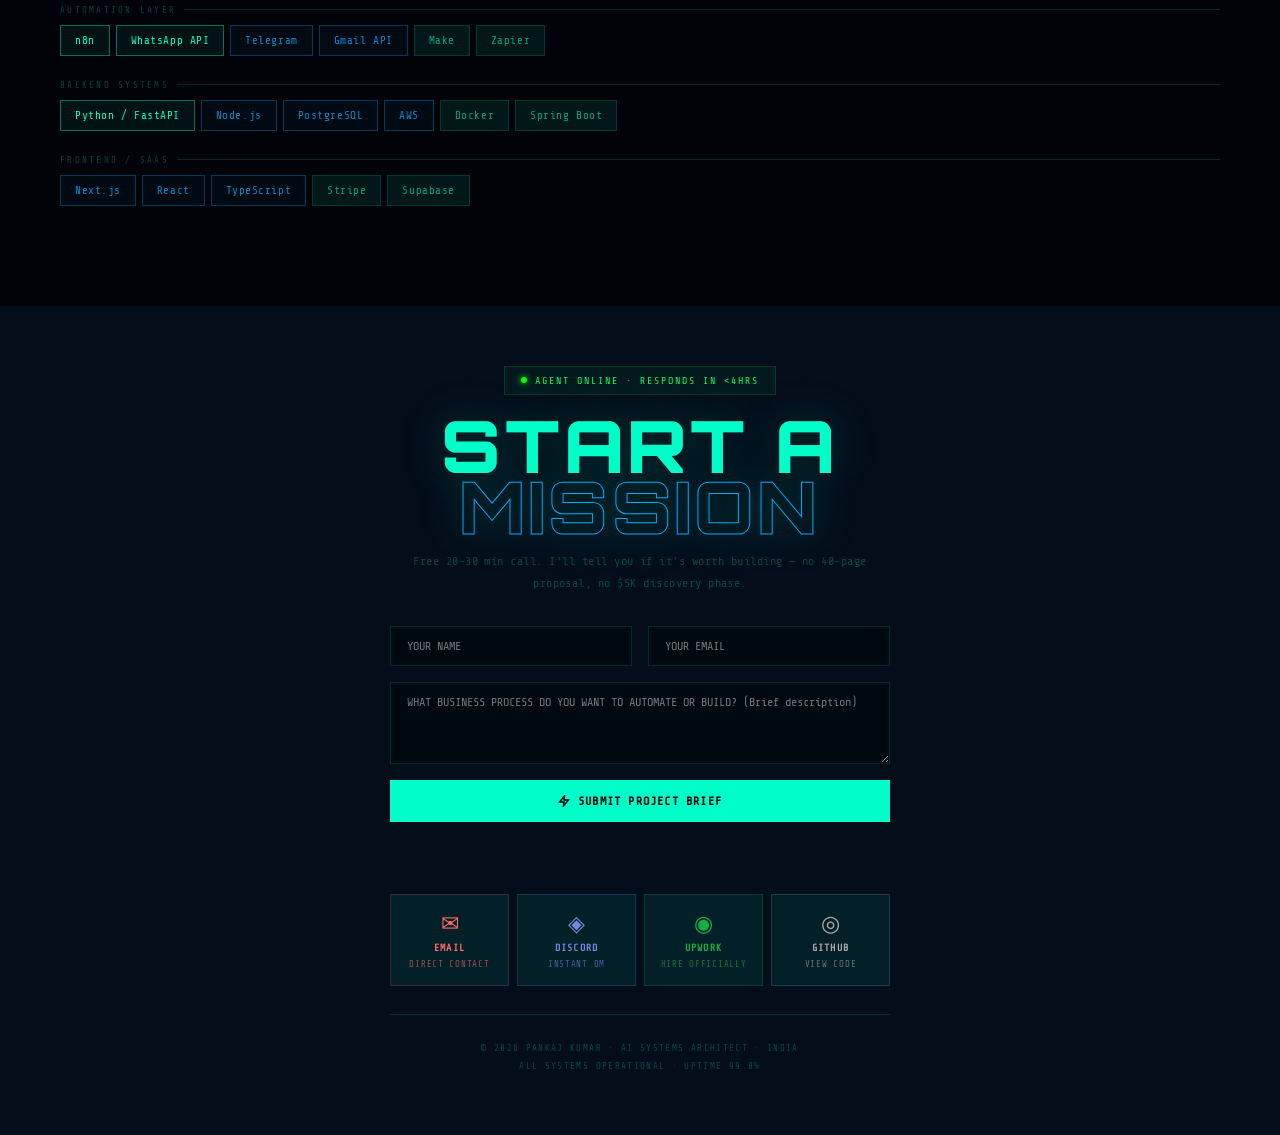
==== commit 272117b1: "feat(conversion): align hero copy and meta tags with LinkedIn, add top navigation, workflow process " ====
--- a/index.html
+++ b/index.html
@@ -4,9 +4,9 @@
 <head>
   <meta charset="UTF-8">
   <meta name="viewport" content="width=device-width, initial-scale=1.0">
-  <title>PANKAJ KUMAR · Fractional Technical Partner for Startup Founders | AI Systems & MVPs</title>
+  <title>Pankaj Kumar – Fractional Technical Partner for SaaS & Startup Founders | AI Systems, APIs & Workflow Automation</title>
   <meta name="description"
-    content="Pankaj Kumar – Fractional technical partner for pre-seed & seed-stage founders. MVPs shipped in 3-6 weeks, AI agents built with OpenClaw, Claude & MCP. Free 20-30min scoping call, no discovery phase.">
+    content="Fractional Technical Partner for SaaS & Startup Founders. I build and ship MVPs in 3-6 weeks, and design autonomous AI systems & workflow automations.">
   <meta name="keywords"
     content="Fractional Technical Partner, Startup Founder AI Partner, MVP Development, AI Systems Architect, OpenClaw, Claude, MCP, n8n Automation, Pankaj Kumar">
   <meta name="author" content="Pankaj Kumar">
@@ -219,8 +219,8 @@
       </h1>
 
       <p class="hero-sub">
-        I help <span>startup founders</span> ship AI systems &<br>
-        MVPs fast — without a full engineering team.
+        Most startups don't need a full engineering team before product-market fit.<br>
+        They need <span>one person</span> who can build the right thing fast and get out of the way.
       </p>
 
       <div class="hero-stats-row">
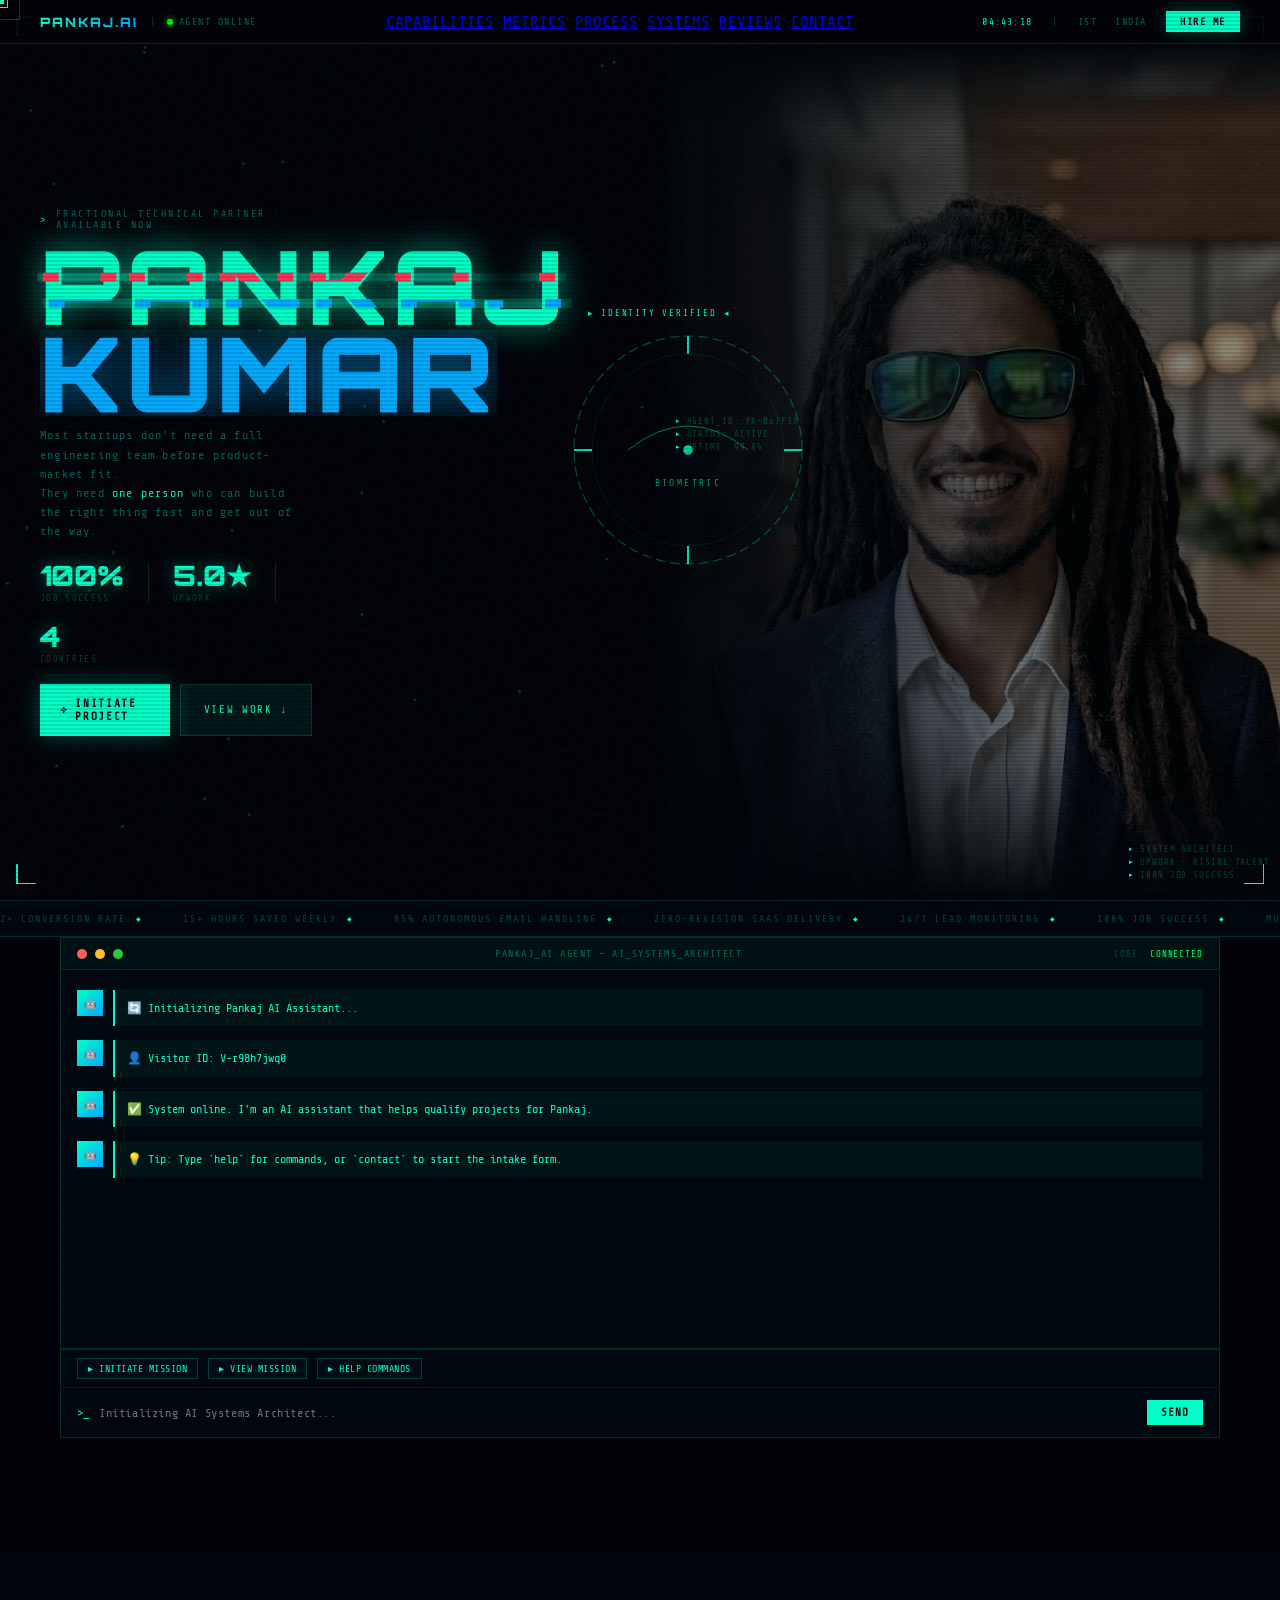
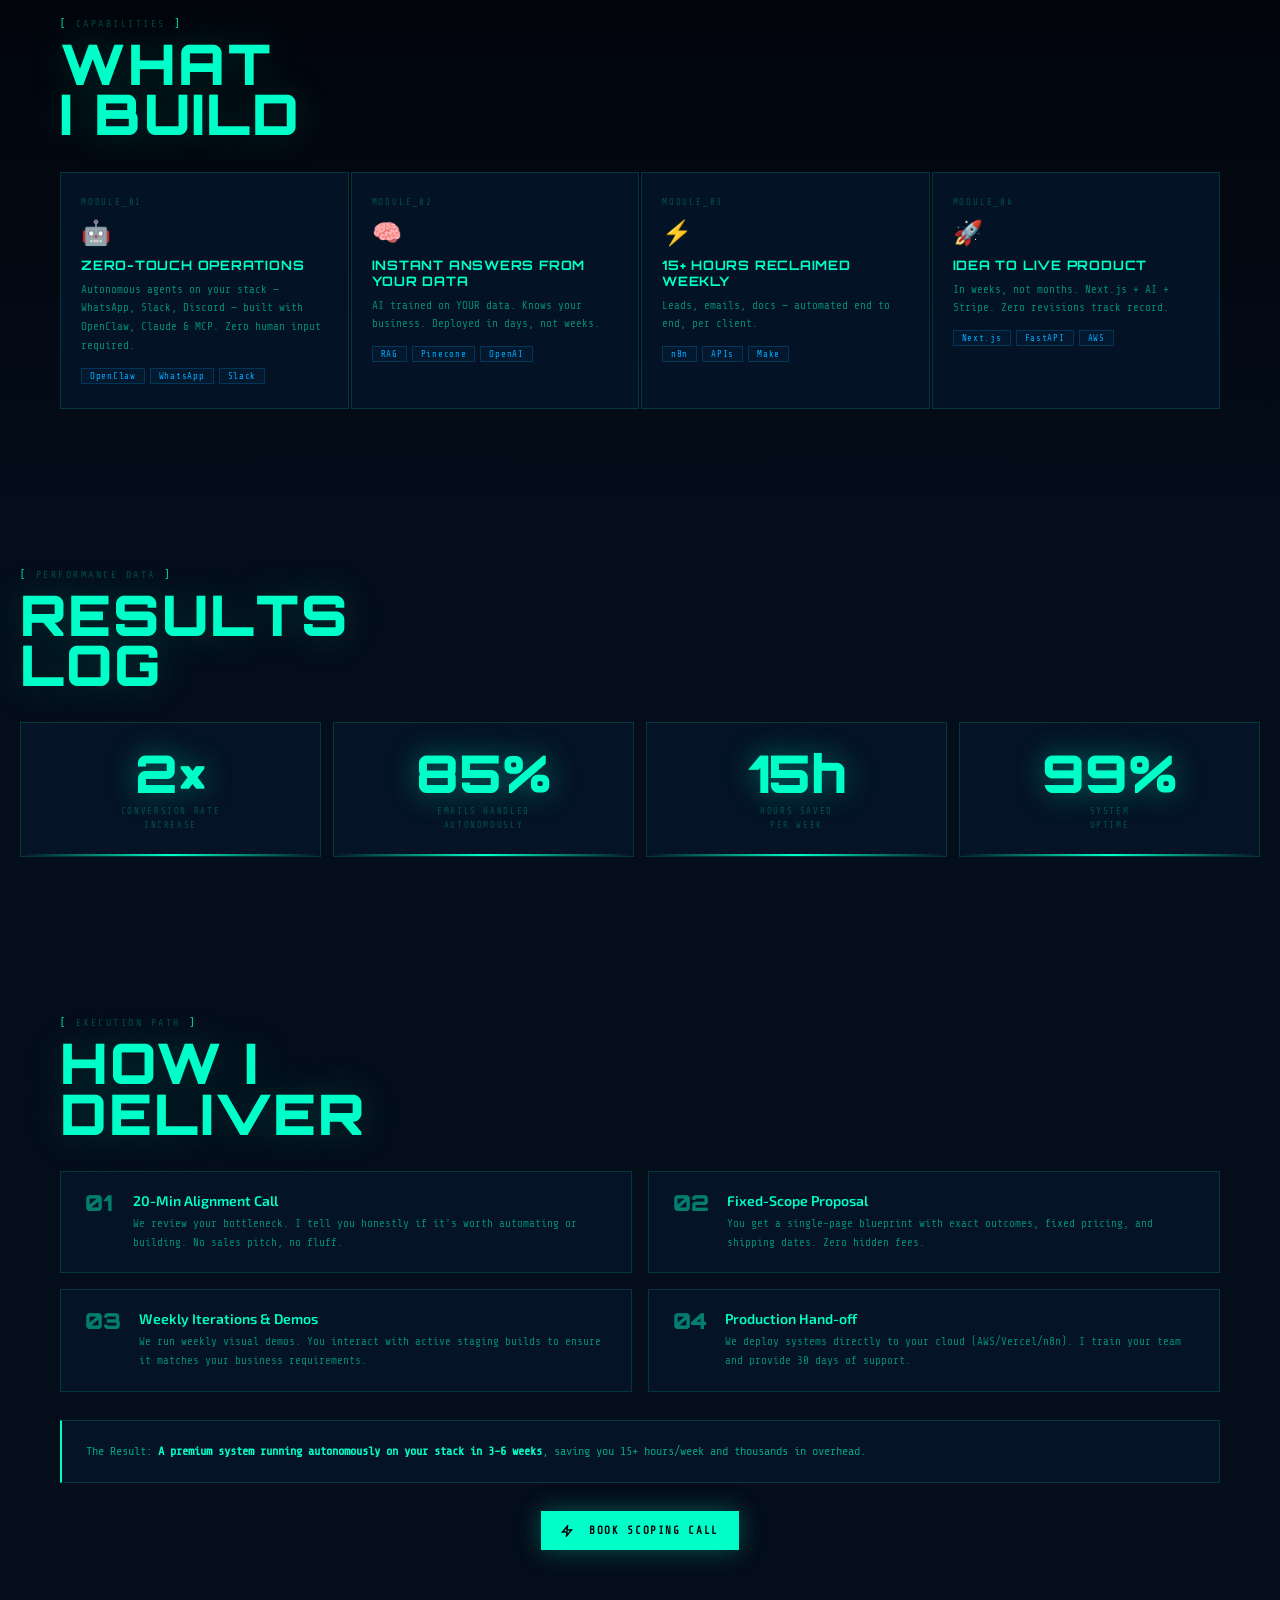
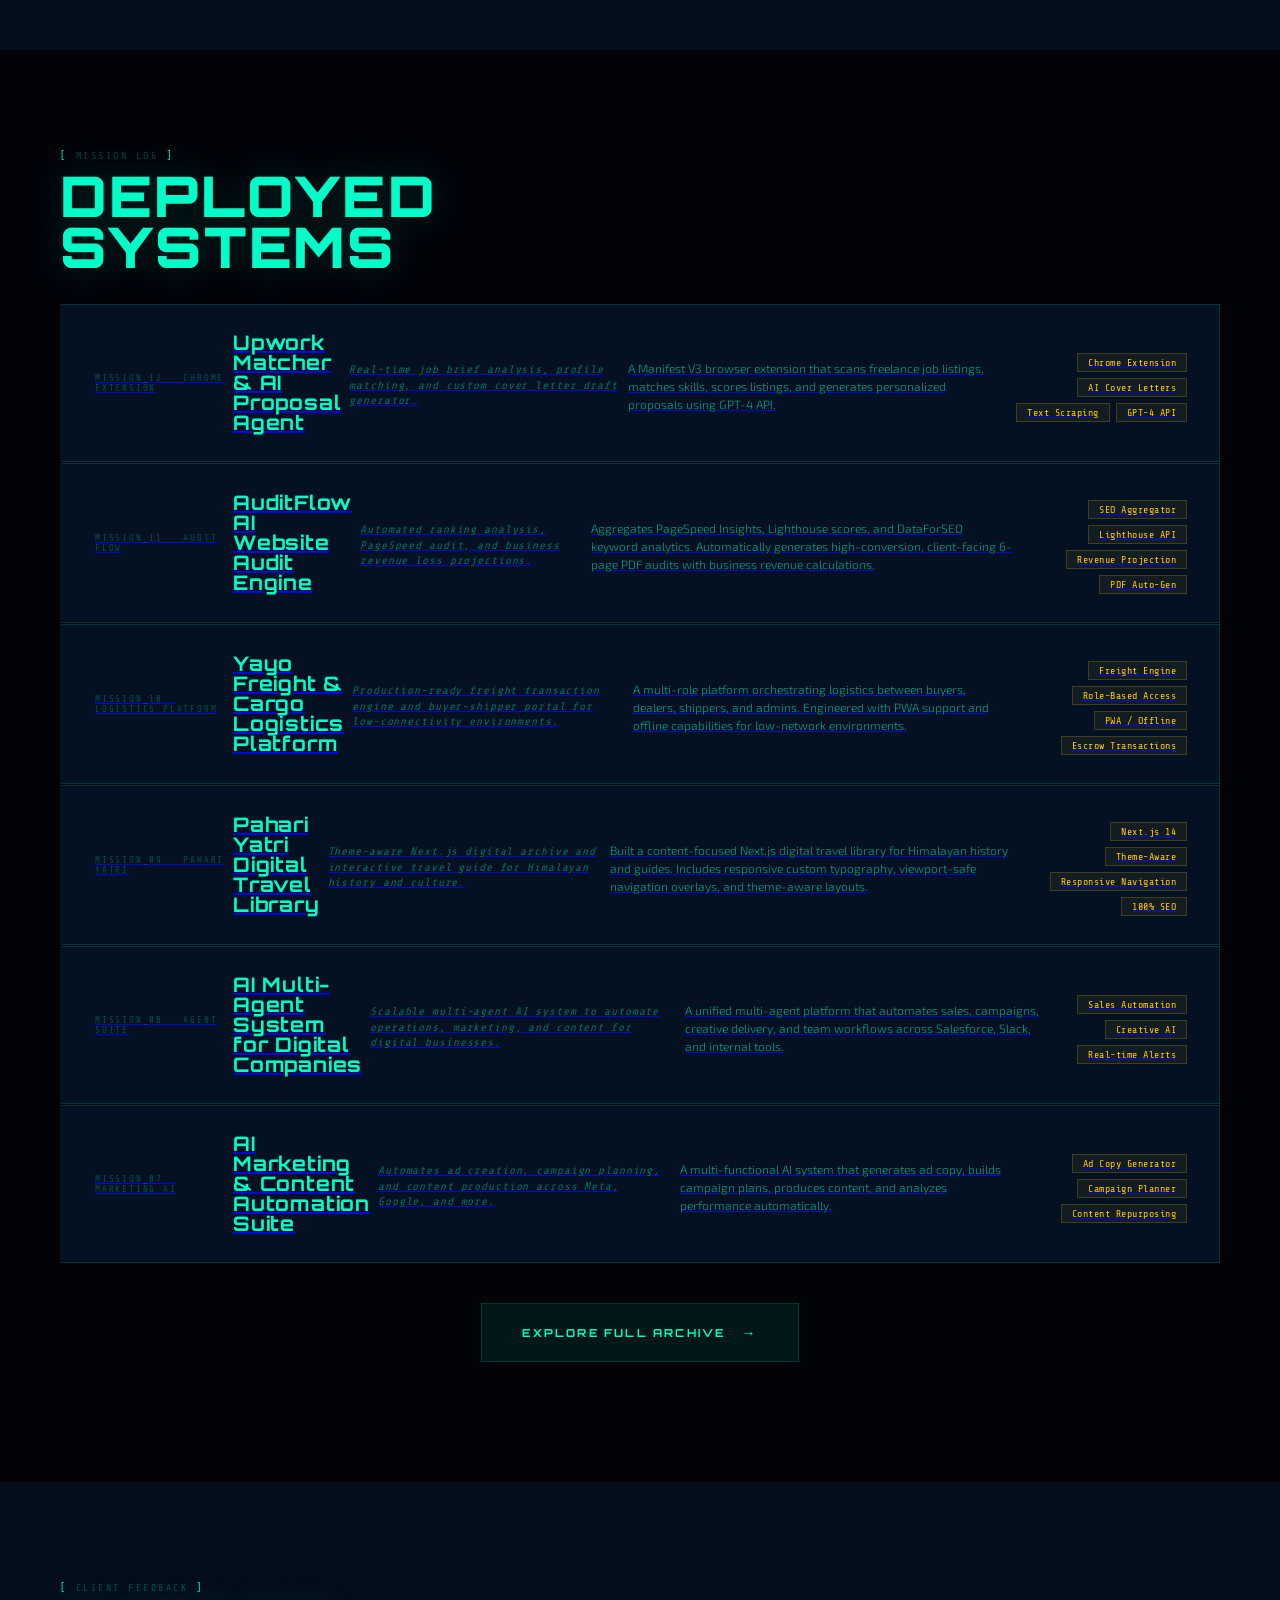
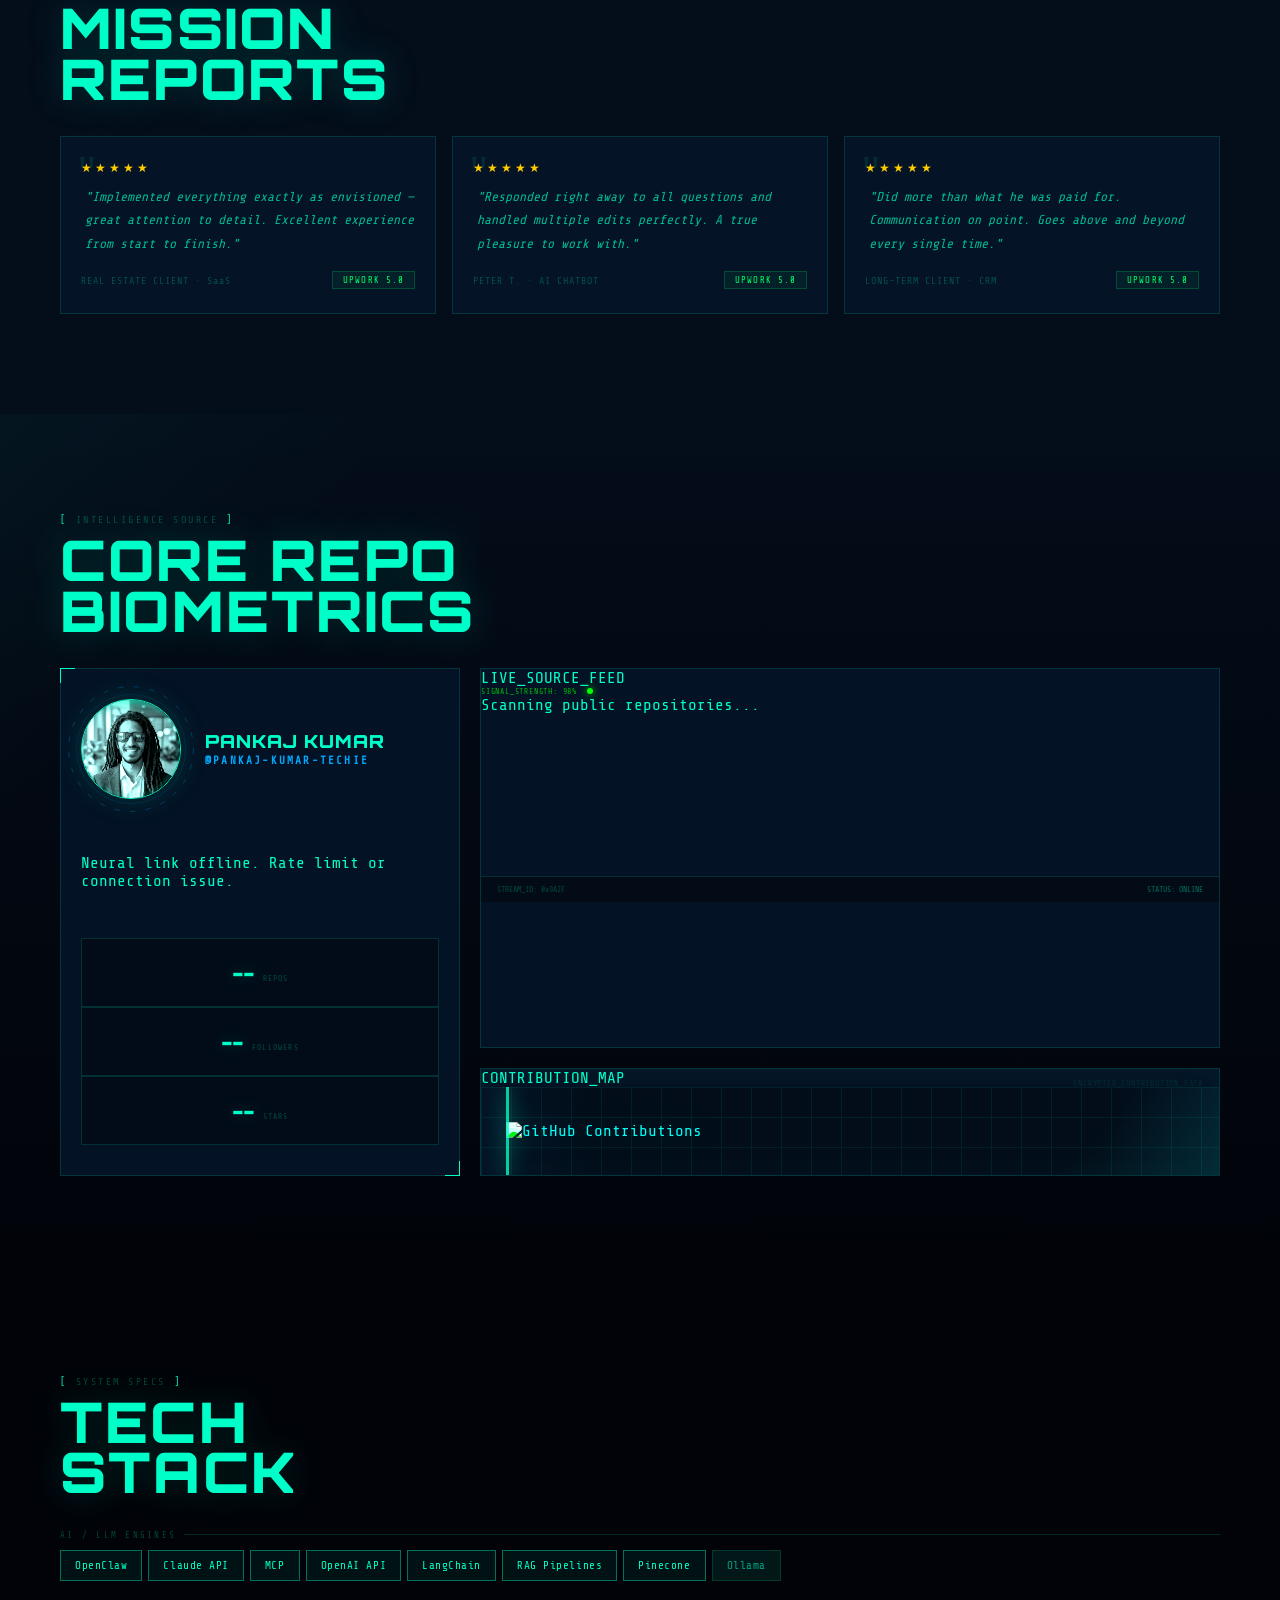
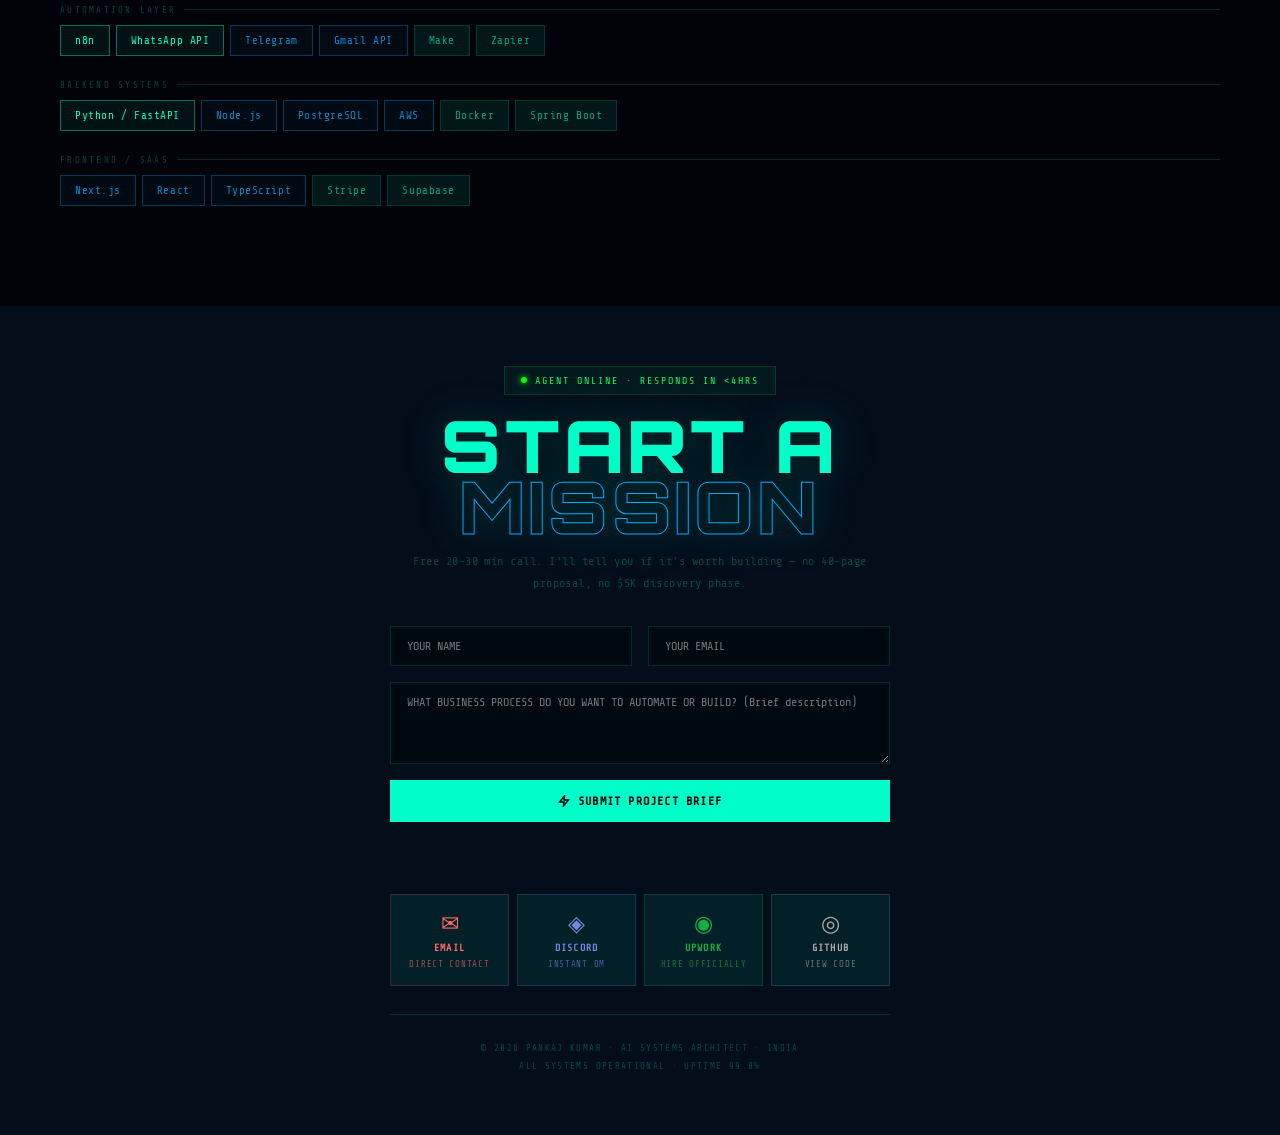
==== commit f86b43b5: "ux(nav): add scroll spy link highlighting and form aria-label accessibility configurations" ====
--- a/index.html
+++ b/index.html
@@ -551,10 +551,10 @@
       <!-- Direct Project Scoping Form -->
       <form id="direct-contact-form" class="ct-form r">
         <div class="form-row">
-          <input type="text" id="contact-name" placeholder="YOUR NAME" required autocomplete="name">
-          <input type="email" id="contact-email" placeholder="YOUR EMAIL" required autocomplete="email">
-        </div>
-        <textarea id="contact-brief" placeholder="WHAT BUSINESS PROCESS DO YOU WANT TO AUTOMATE OR BUILD? (Brief description)" required rows="4"></textarea>
+          <input type="text" id="contact-name" placeholder="YOUR NAME" required autocomplete="name" aria-label="Your Name">
+          <input type="email" id="contact-email" placeholder="YOUR EMAIL" required autocomplete="email" aria-label="Your Email">
+        </div>
+        <textarea id="contact-brief" placeholder="WHAT BUSINESS PROCESS DO YOU WANT TO AUTOMATE OR BUILD? (Brief description)" required rows="4" aria-label="Project Brief Description"></textarea>
         <button type="submit" class="ch-submit-btn">
           <svg width="12" height="12" viewBox="0 0 24 24" fill="none" stroke="currentColor" stroke-width="3">
             <path d="M13 2L3 14h9l-1 8 10-12h-9l1-8z" />
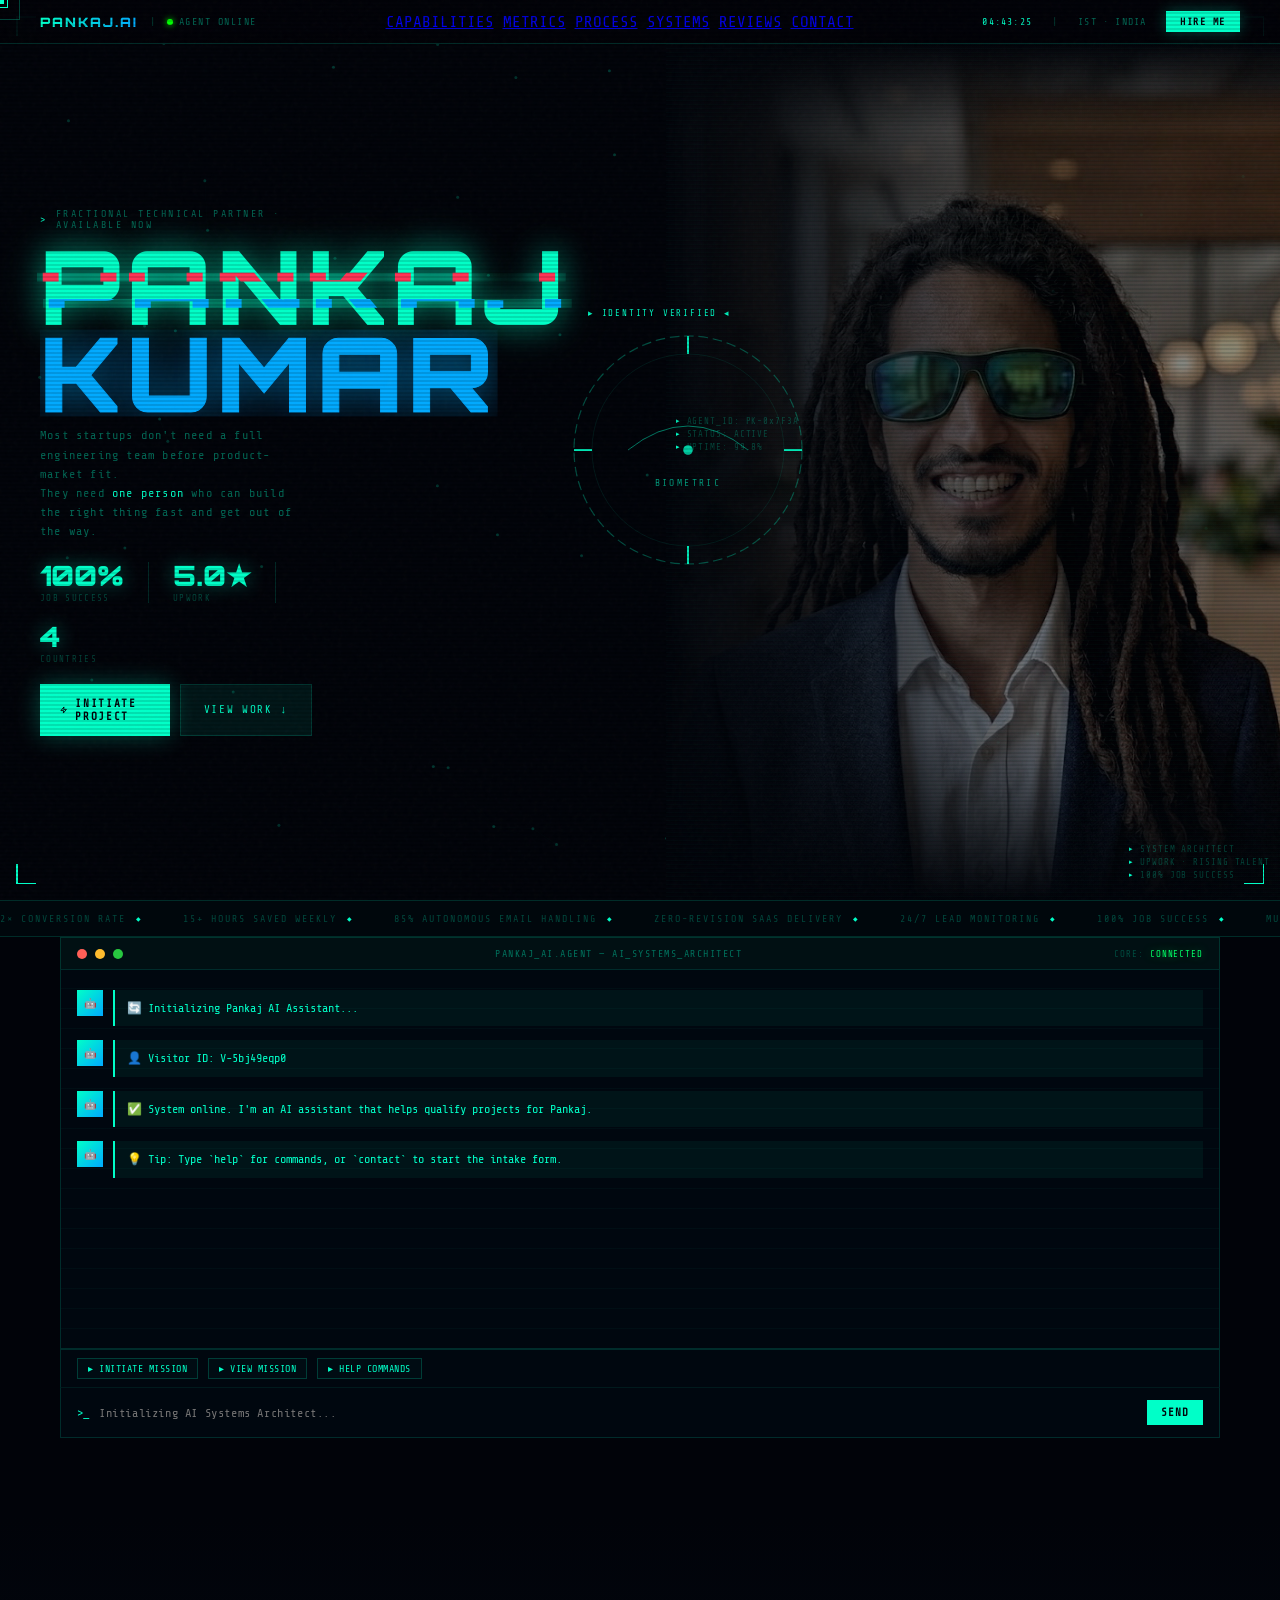
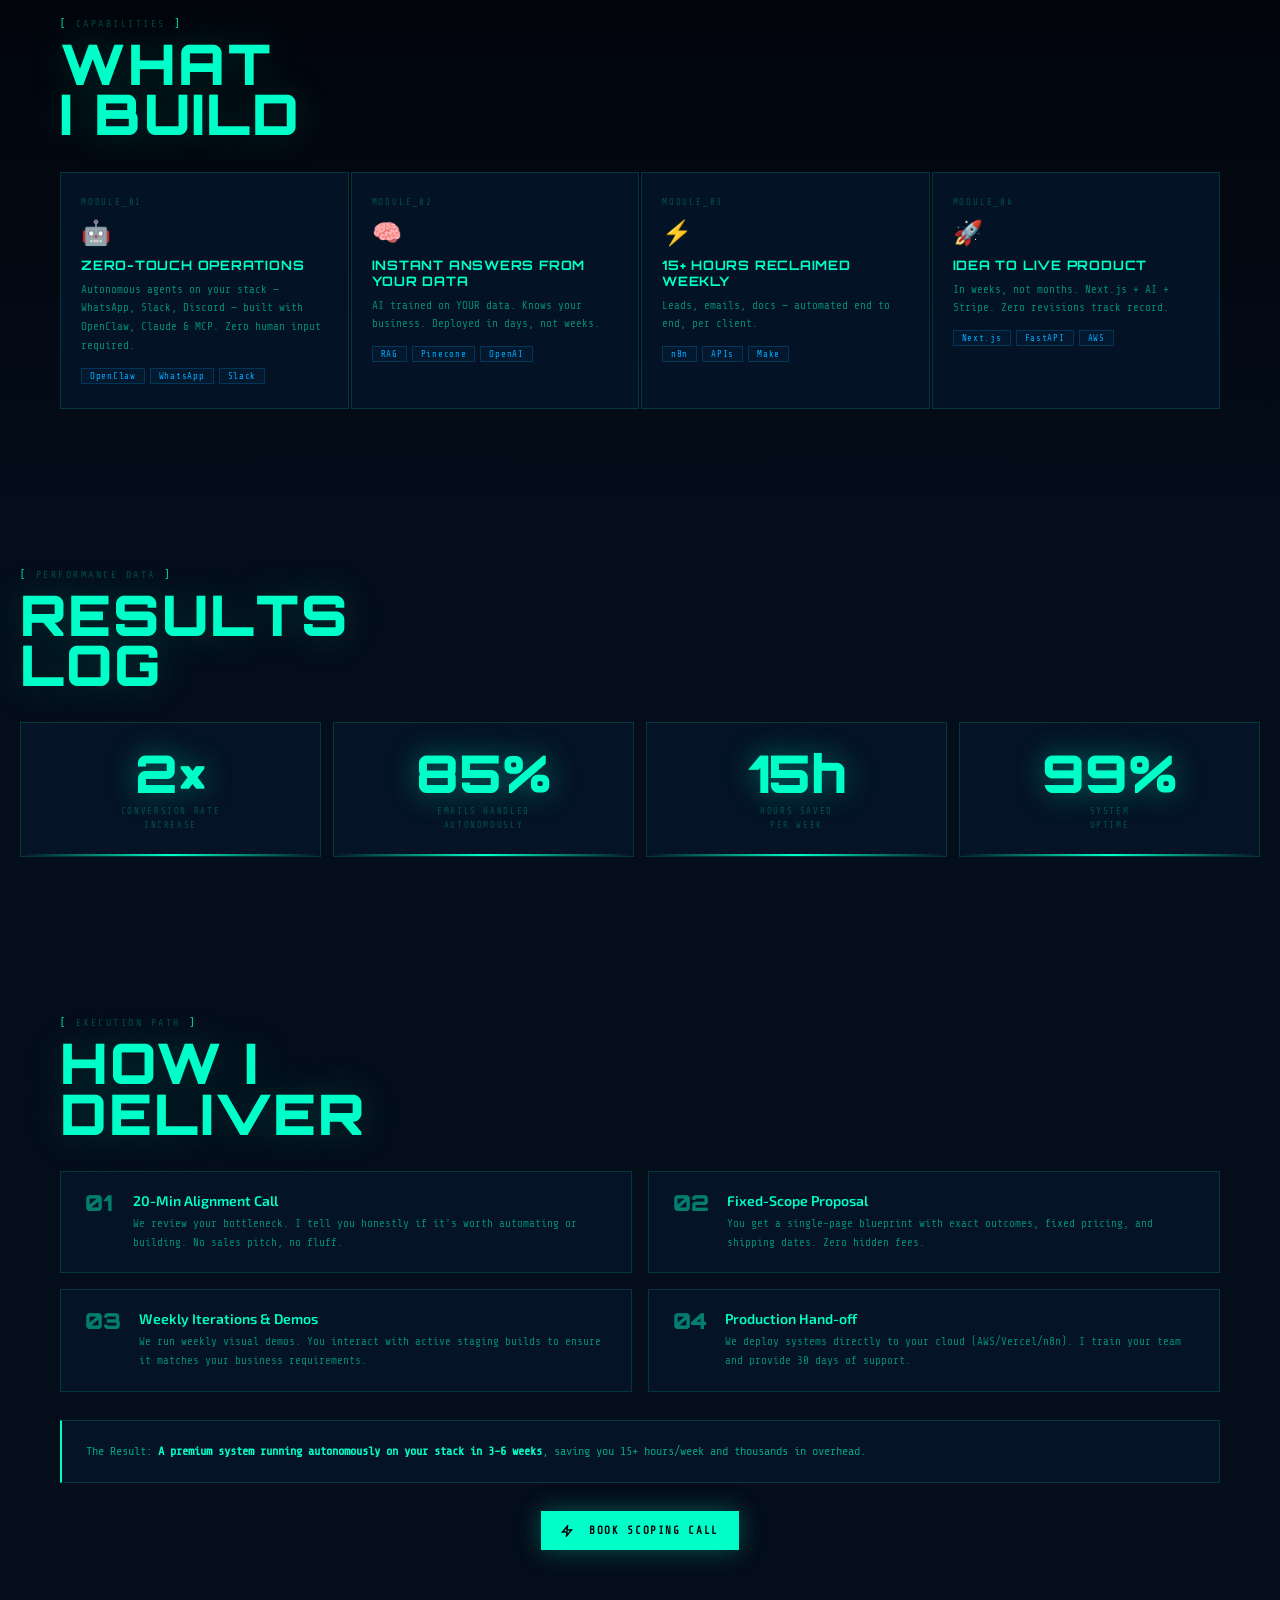
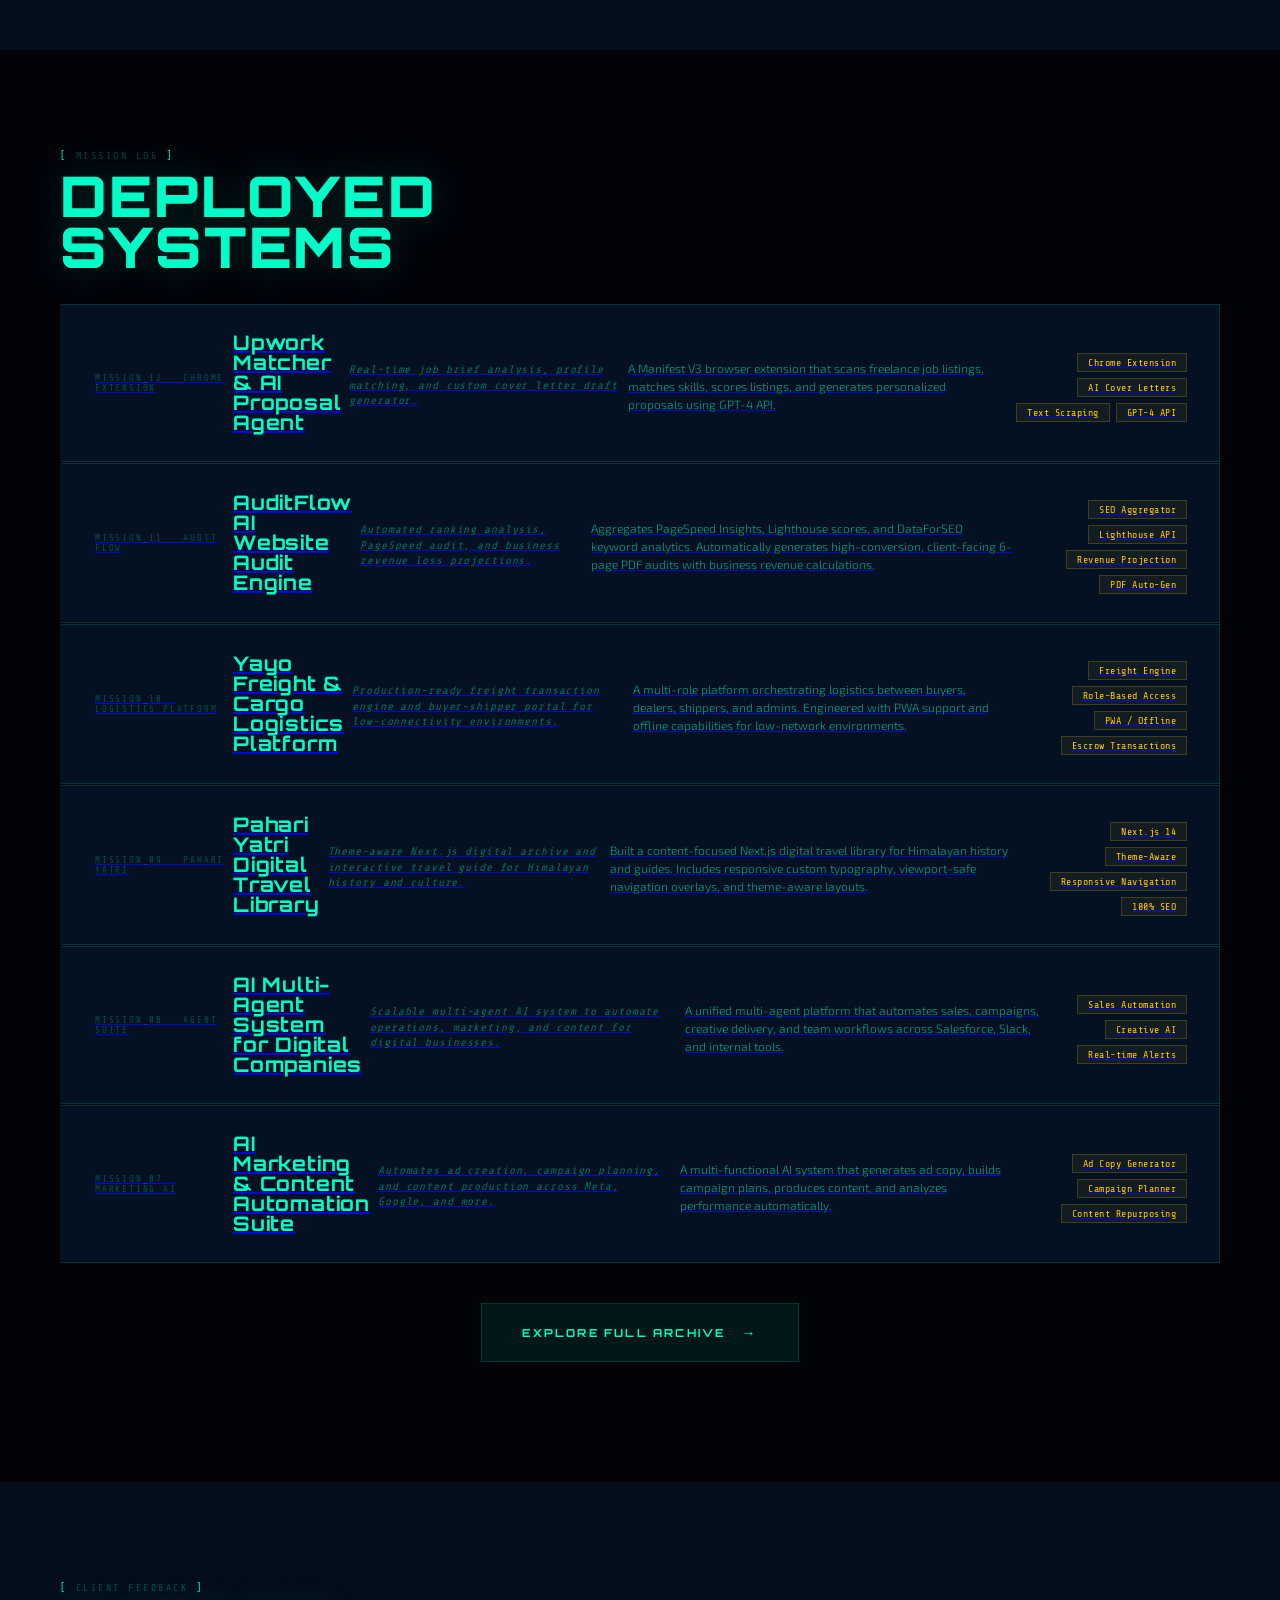
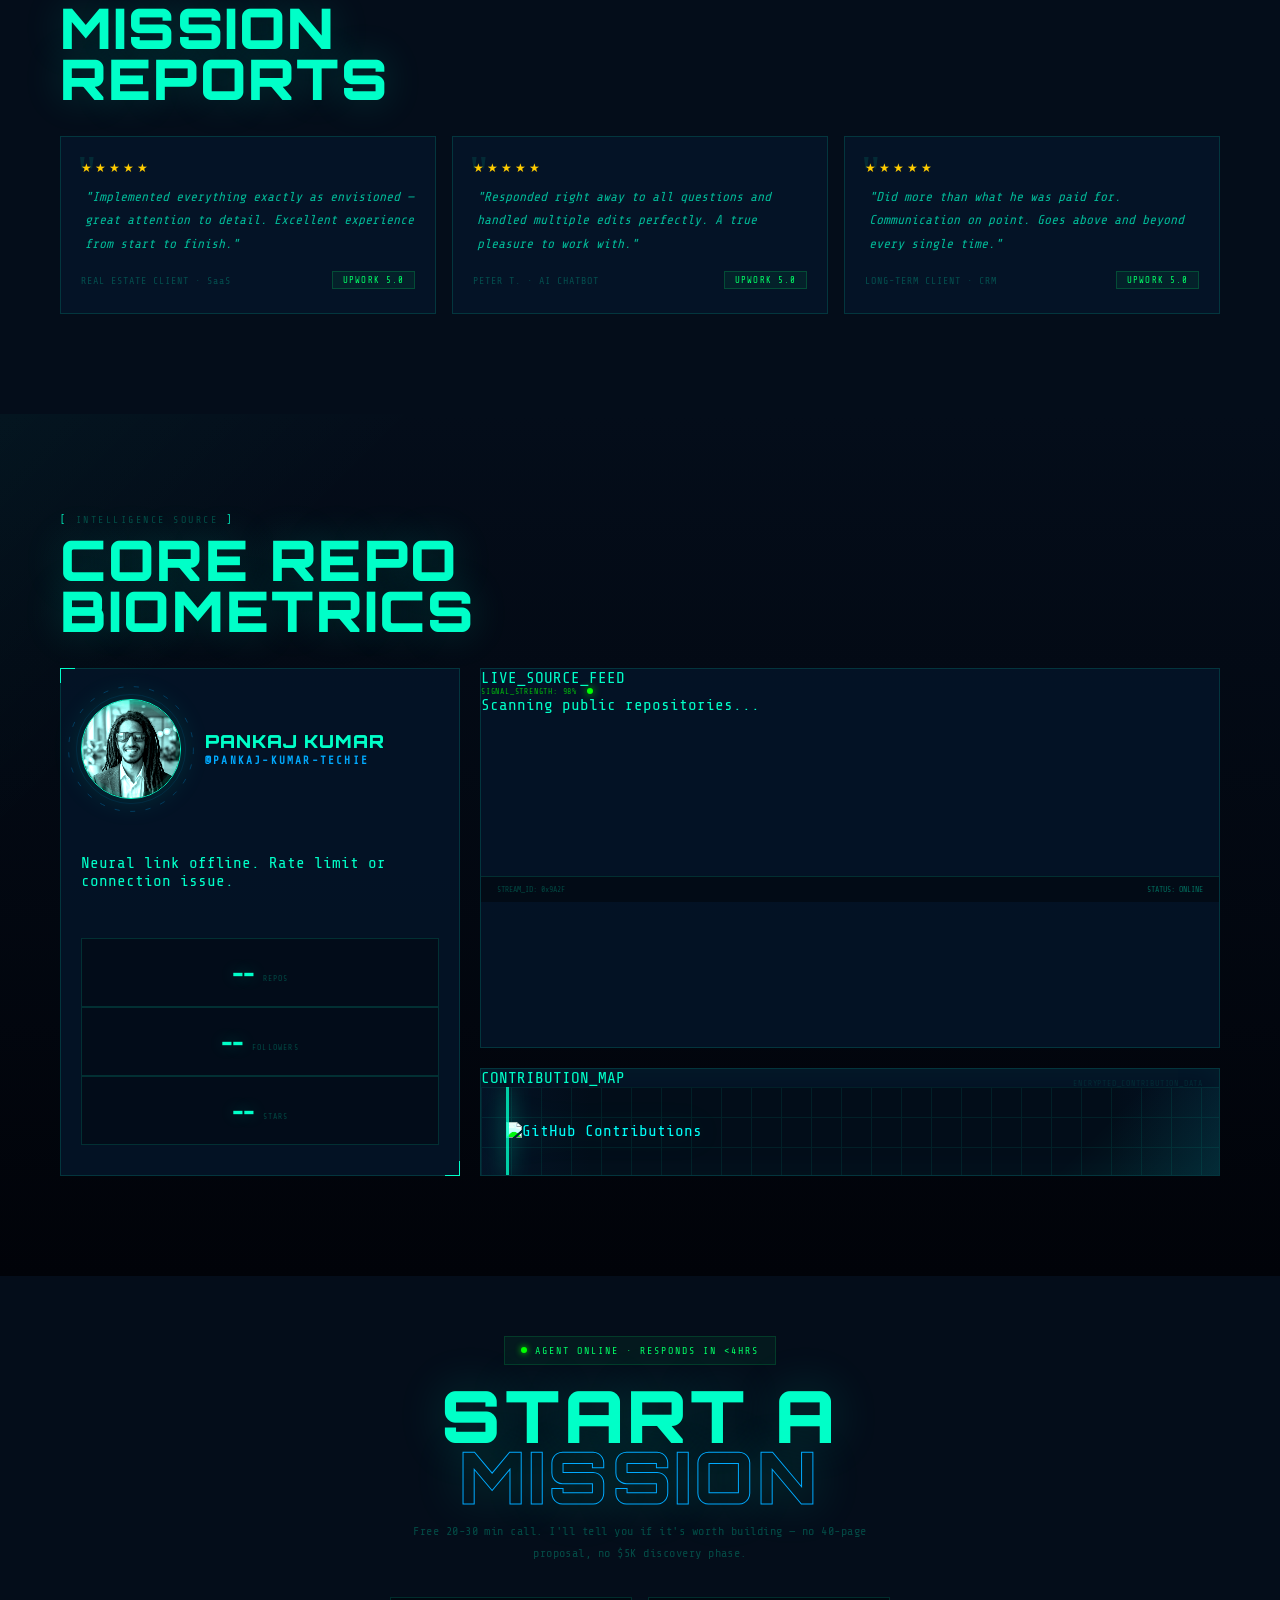
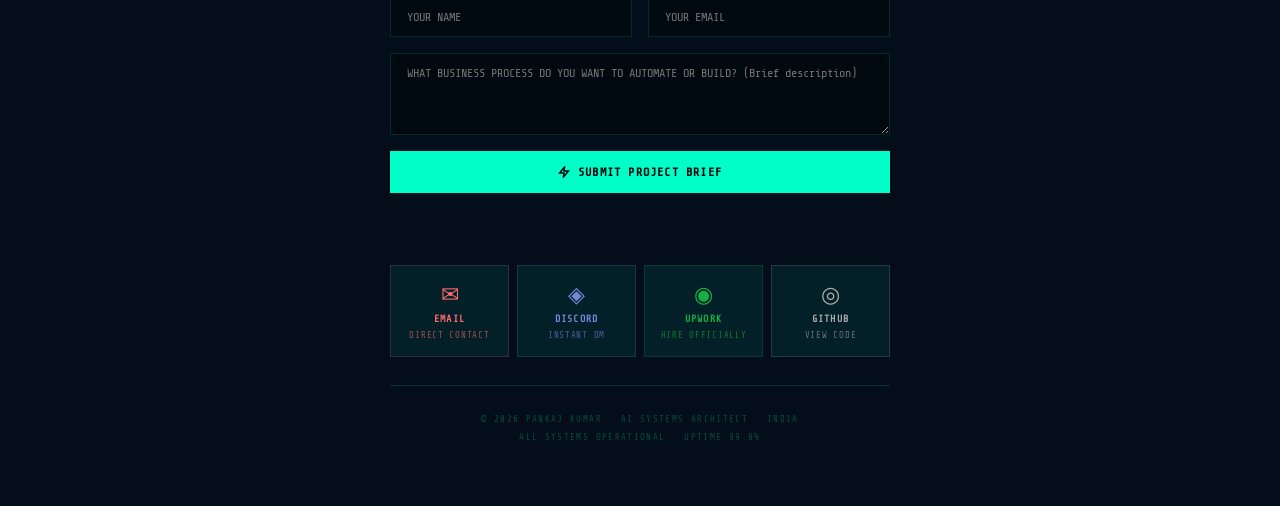
==== commit 23d02a20: "Remove homepage Tech Stack section Most traffic to this portfolio comes from Upwork bid responses an" ====
--- a/index.html
+++ b/index.html
@@ -506,38 +506,6 @@
     </div>
   </section>
 
-  <!-- STACK -->
-  <section class="section" id="stack">
-    <div class="s-tag">System Specs</div>
-    <h2 class="s-head">TECH<br>STACK</h2>
-    <div class="stack-groups">
-      <div class="sg">
-        <div class="sg-label">AI / LLM ENGINES</div>
-        <div class="sg-pills"><span class="pill hot">OpenClaw</span><span class="pill hot">Claude API</span><span
-            class="pill hot">MCP</span><span class="pill hot">OpenAI API</span><span
-            class="pill hot">LangChain</span><span class="pill hot">RAG Pipelines</span><span
-            class="pill hot">Pinecone</span><span class="pill">Ollama</span></div>
-      </div>
-      <div class="sg">
-        <div class="sg-label">AUTOMATION LAYER</div>
-        <div class="sg-pills"><span class="pill hot">n8n</span><span class="pill hot">WhatsApp API</span><span
-            class="pill warm">Telegram</span><span class="pill warm">Gmail API</span><span class="pill">Make</span><span
-            class="pill">Zapier</span></div>
-      </div>
-      <div class="sg">
-        <div class="sg-label">BACKEND SYSTEMS</div>
-        <div class="sg-pills"><span class="pill hot">Python / FastAPI</span><span class="pill warm">Node.js</span><span
-            class="pill warm">PostgreSQL</span><span class="pill warm">AWS</span><span class="pill">Docker</span><span
-            class="pill">Spring Boot</span></div>
-      </div>
-      <div class="sg">
-        <div class="sg-label">FRONTEND / SAAS</div>
-        <div class="sg-pills"><span class="pill warm">Next.js</span><span class="pill warm">React</span><span
-            class="pill warm">TypeScript</span><span class="pill">Stripe</span><span class="pill">Supabase</span></div>
-      </div>
-    </div>
-  </section>
-
   <!-- CONTACT -->
   <section id="contact">
     <div class="ct-inner">
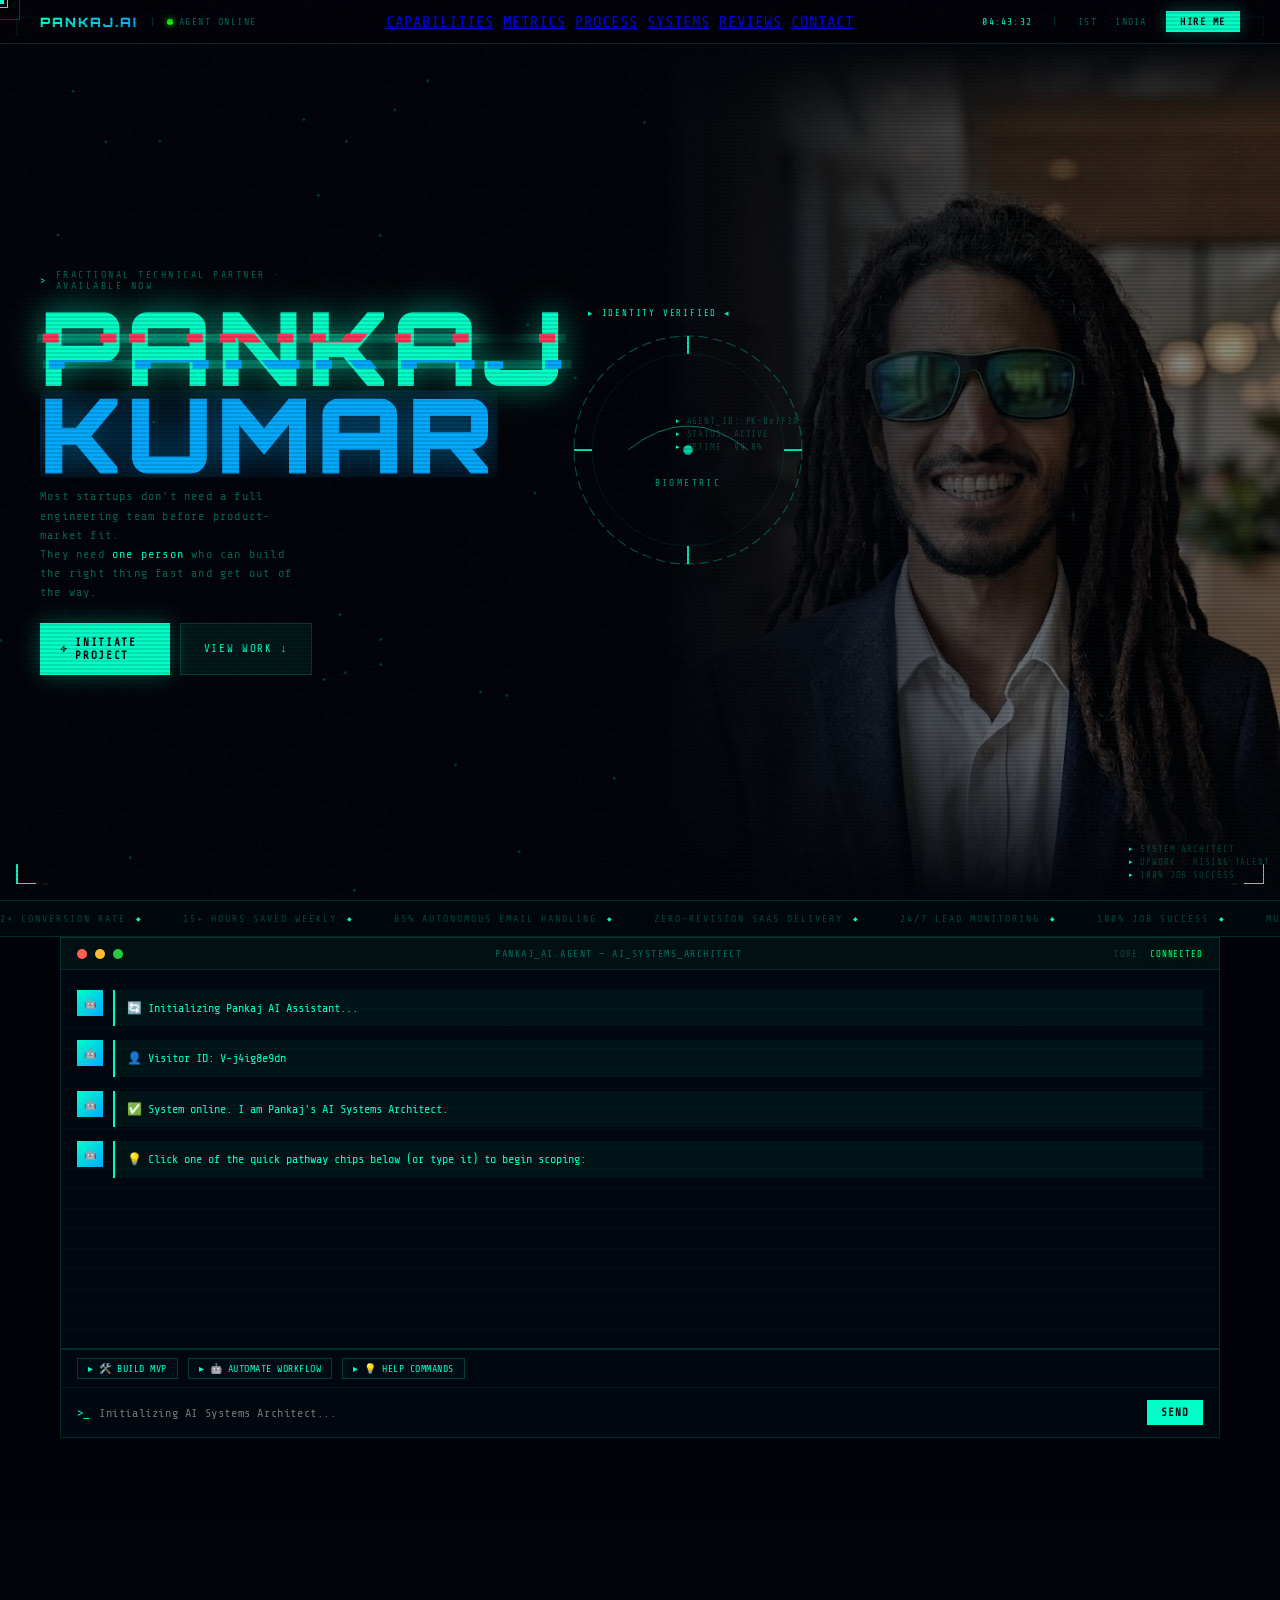
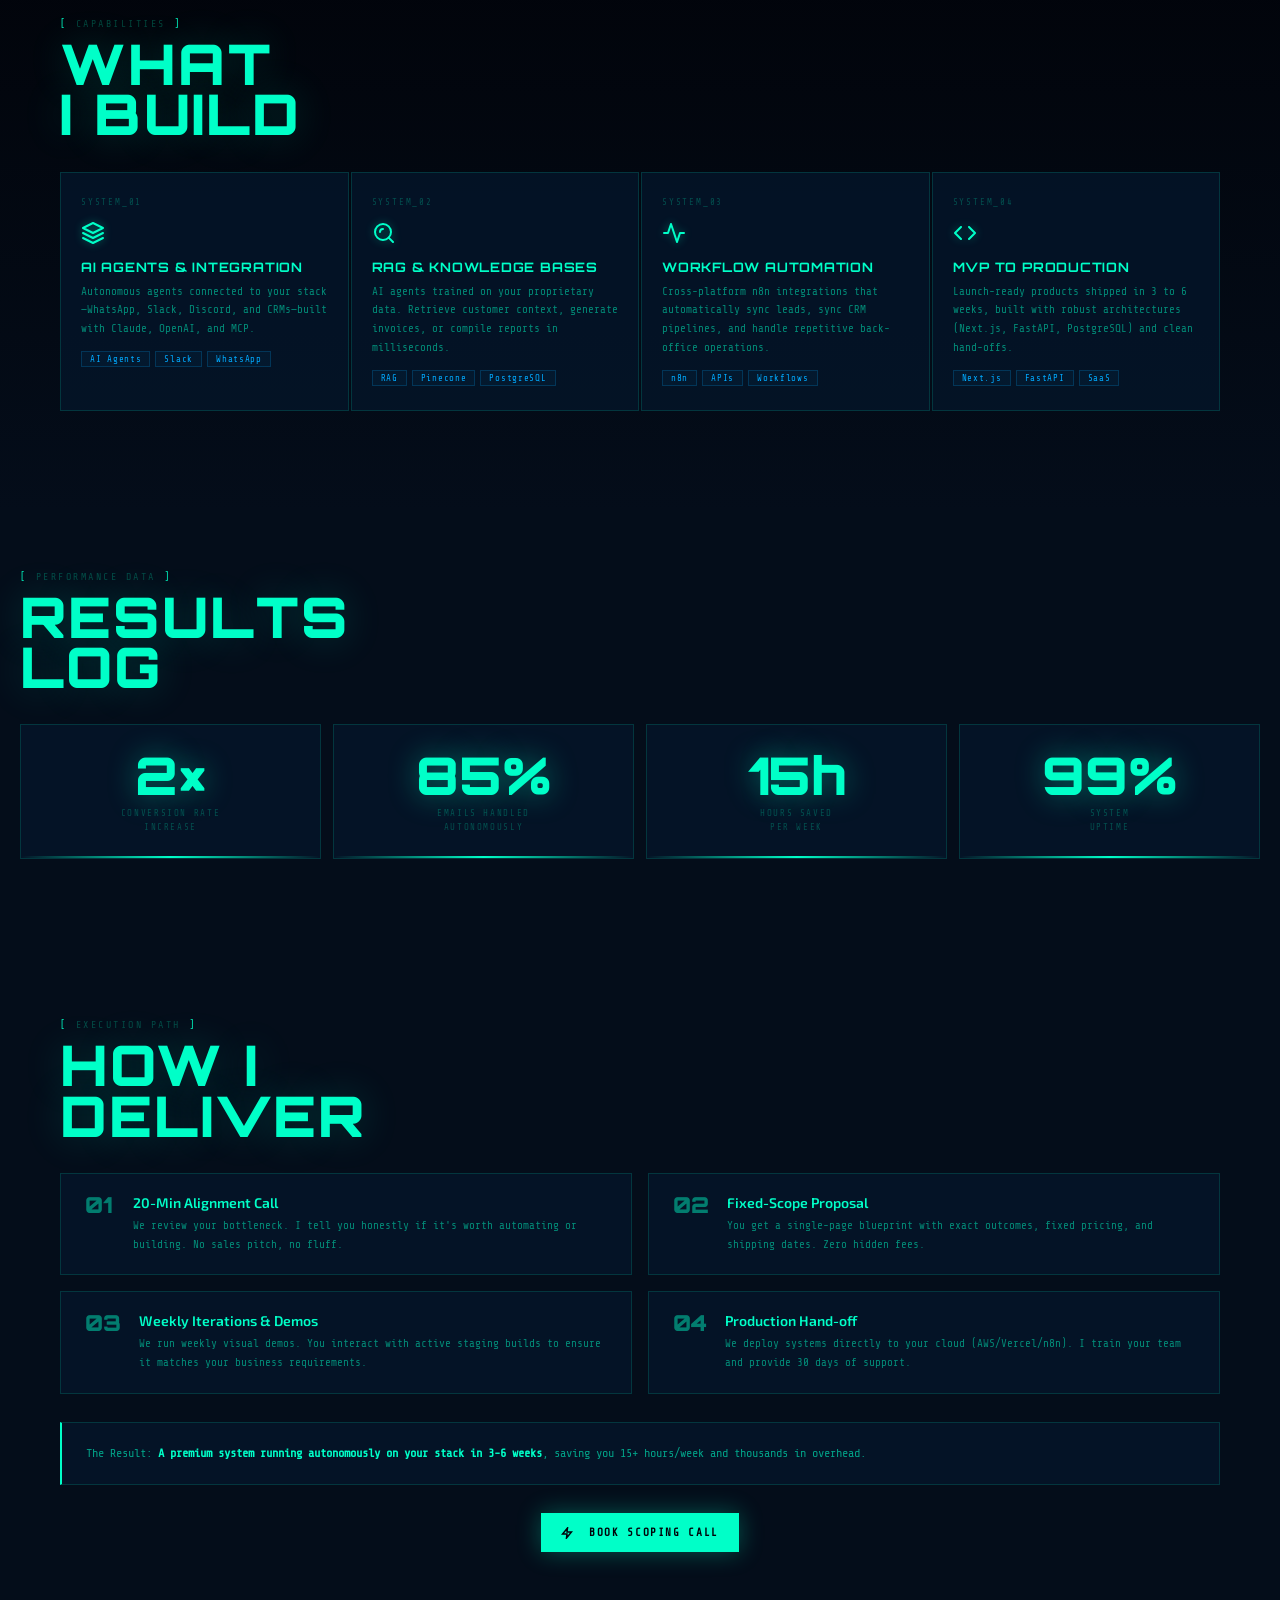
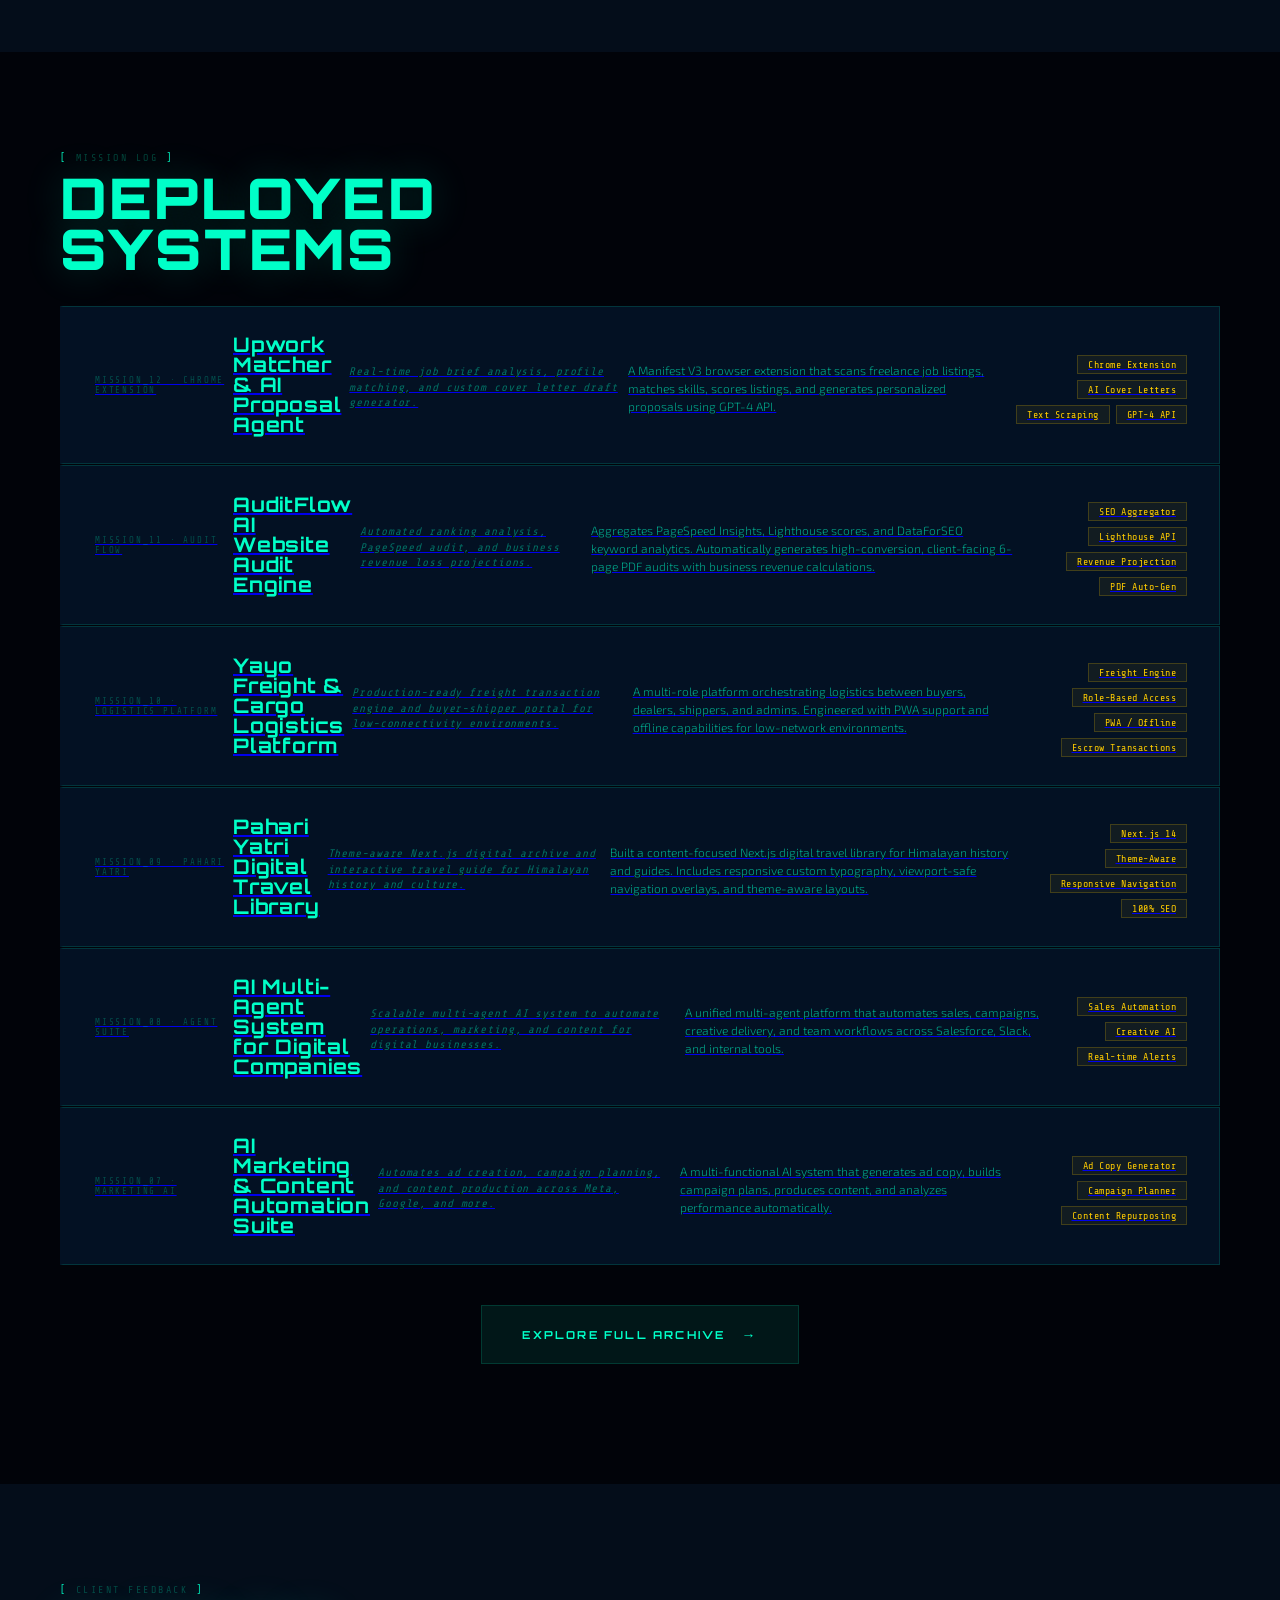
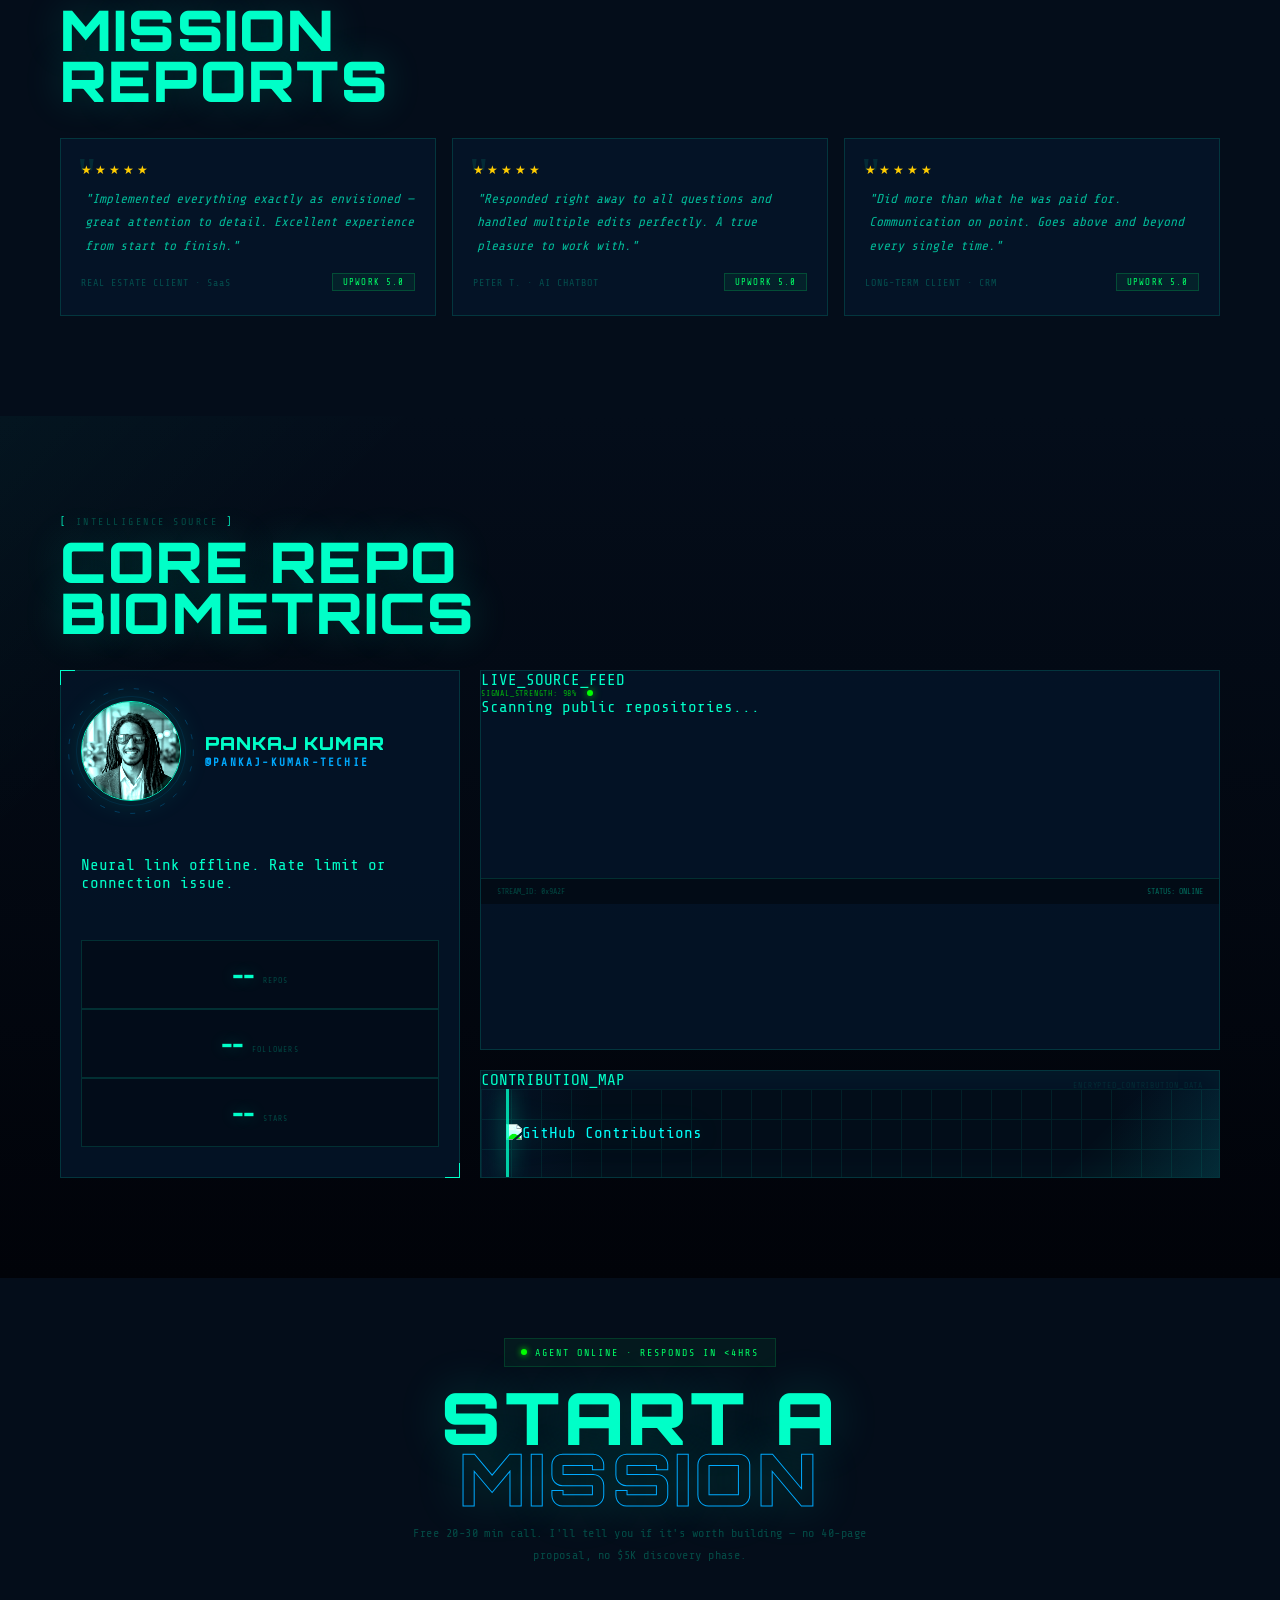
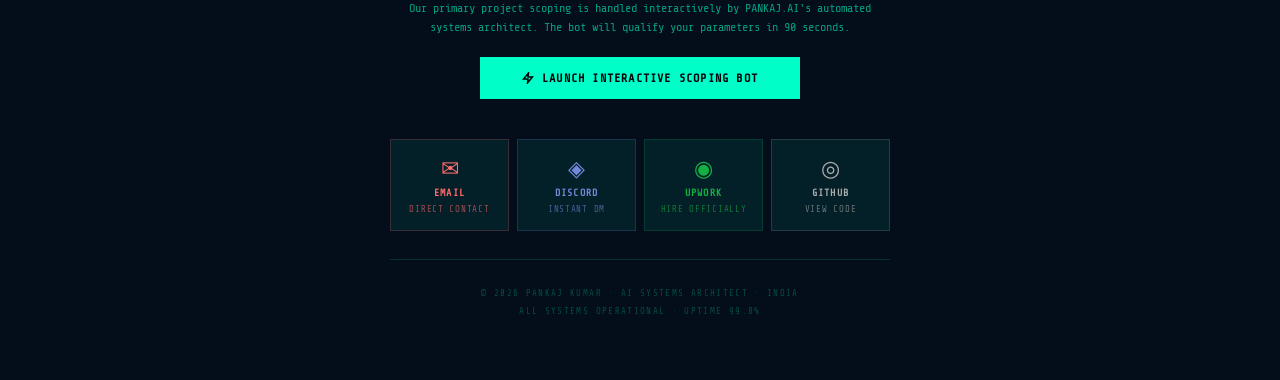
==== commit 85be59e0: "refactor: optimize mobile UI, update service capabilities with SVG icons, and refresh terminal quick" ====
--- a/index.html
+++ b/index.html
@@ -223,22 +223,7 @@
         They need <span>one person</span> who can build the right thing fast and get out of the way.
       </p>
 
-      <div class="hero-stats-row">
-        <div class="hs">
-          <span class="hs-n" data-count="100" data-suffix="%">0</span>
-          <span class="hs-l">JOB SUCCESS</span>
-        </div>
-        <div class="hs-div"></div>
-        <div class="hs">
-          <span class="hs-n">5.0★</span>
-          <span class="hs-l">UPWORK</span>
-        </div>
-        <div class="hs-div"></div>
-        <div class="hs">
-          <span class="hs-n" data-count="4">0</span>
-          <span class="hs-l">COUNTRIES</span>
-        </div>
-      </div>
+
 
       <div class="hero-ctas">
         <a href="#contact" class="btn-a">
@@ -285,9 +270,9 @@
       <!-- messages injected by JS -->
     </div>
     <div class="term-quick-actions">
-      <span class="term-action-chip" onclick="handleQuickCmd('hire')">▸ INITIATE MISSION</span>
-      <span class="term-action-chip" onclick="handleQuickCmd('mission')">▸ VIEW MISSION</span>
-      <span class="term-action-chip" onclick="handleQuickCmd('help')">▸ HELP COMMANDS</span>
+      <span class="term-action-chip" onclick="handleQuickCmd('build')">▸ 🛠️ BUILD MVP</span>
+      <span class="term-action-chip" onclick="handleQuickCmd('automate')">▸ 🤖 AUTOMATE WORKFLOW</span>
+      <span class="term-action-chip" onclick="handleQuickCmd('help')">▸ 💡 HELP COMMANDS</span>
     </div>
     <div class="term-input-row">
       <span class="term-prompt">&gt;_</span>
@@ -303,36 +288,49 @@
     <h2 class="s-head">WHAT<br>I BUILD</h2>
     <div class="cap-grid">
       <div class="cap-card">
-        <span class="cap-n">MODULE_01</span>
-        <span class="cap-icon">🤖</span>
-        <div class="cap-name">ZERO-TOUCH OPERATIONS</div>
-        <div class="cap-desc">Autonomous agents on your stack — WhatsApp, Slack, Discord — built with OpenClaw, Claude & MCP. Zero human input required.
-        </div>
-        <div class="cap-tags"><span class="ct">OpenClaw</span><span class="ct">WhatsApp</span><span
-            class="ct">Slack</span></div>
+        <span class="cap-n">SYSTEM_01</span>
+        <div class="cap-icon">
+          <svg width="24" height="24" viewBox="0 0 24 24" fill="none" stroke="var(--cyan)" stroke-width="2" stroke-linecap="round" stroke-linejoin="round" class="cap-svg">
+            <path d="M12 2L2 7l10 5 10-5-10-5zM2 17l10 5 10-5M2 12l10 5 10-5"/>
+          </svg>
+        </div>
+        <div class="cap-name">AI AGENTS & INTEGRATION</div>
+        <div class="cap-desc">Autonomous agents connected to your stack—WhatsApp, Slack, Discord, and CRMs—built with Claude, OpenAI, and MCP.
+        </div>
+        <div class="cap-tags"><span class="ct">AI Agents</span><span class="ct">Slack</span><span class="ct">WhatsApp</span></div>
       </div>
       <div class="cap-card">
-        <span class="cap-n">MODULE_02</span>
-        <span class="cap-icon">🧠</span>
-        <div class="cap-name">INSTANT ANSWERS FROM YOUR DATA</div>
-        <div class="cap-desc">AI trained on YOUR data. Knows your business. Deployed in days, not weeks.</div>
-        <div class="cap-tags"><span class="ct">RAG</span><span class="ct">Pinecone</span><span class="ct">OpenAI</span>
-        </div>
+        <span class="cap-n">SYSTEM_02</span>
+        <div class="cap-icon">
+          <svg width="24" height="24" viewBox="0 0 24 24" fill="none" stroke="var(--cyan)" stroke-width="2" stroke-linecap="round" stroke-linejoin="round" class="cap-svg">
+            <circle cx="11" cy="11" r="8"/><path d="M21 21l-4.35-4.35M11 8a3 3 0 0 0-3 3"/>
+          </svg>
+        </div>
+        <div class="cap-name">RAG & KNOWLEDGE BASES</div>
+        <div class="cap-desc">AI agents trained on your proprietary data. Retrieve customer context, generate invoices, or compile reports in milliseconds.</div>
+        <div class="cap-tags"><span class="ct">RAG</span><span class="ct">Pinecone</span><span class="ct">PostgreSQL</span></div>
       </div>
       <div class="cap-card">
-        <span class="cap-n">MODULE_03</span>
-        <span class="cap-icon">⚡</span>
-        <div class="cap-name">15+ HOURS RECLAIMED WEEKLY</div>
-        <div class="cap-desc">Leads, emails, docs — automated end to end, per client.</div>
-        <div class="cap-tags"><span class="ct">n8n</span><span class="ct">APIs</span><span class="ct">Make</span></div>
+        <span class="cap-n">SYSTEM_03</span>
+        <div class="cap-icon">
+          <svg width="24" height="24" viewBox="0 0 24 24" fill="none" stroke="var(--cyan)" stroke-width="2" stroke-linecap="round" stroke-linejoin="round" class="cap-svg">
+            <path d="M22 12h-4l-3 9L9 3l-3 9H2"/>
+          </svg>
+        </div>
+        <div class="cap-name">WORKFLOW AUTOMATION</div>
+        <div class="cap-desc">Cross-platform n8n integrations that automatically sync leads, sync CRM pipelines, and handle repetitive back-office operations.</div>
+        <div class="cap-tags"><span class="ct">n8n</span><span class="ct">APIs</span><span class="ct">Workflows</span></div>
       </div>
       <div class="cap-card">
-        <span class="cap-n">MODULE_04</span>
-        <span class="cap-icon">🚀</span>
-        <div class="cap-name">IDEA TO LIVE PRODUCT</div>
-        <div class="cap-desc">In weeks, not months. Next.js + AI + Stripe. Zero revisions track record.</div>
-        <div class="cap-tags"><span class="ct">Next.js</span><span class="ct">FastAPI</span><span class="ct">AWS</span>
-        </div>
+        <span class="cap-n">SYSTEM_04</span>
+        <div class="cap-icon">
+          <svg width="24" height="24" viewBox="0 0 24 24" fill="none" stroke="var(--cyan)" stroke-width="2" stroke-linecap="round" stroke-linejoin="round" class="cap-svg">
+            <path d="M16 18l6-6-6-6M8 6l-6 6 6 6"/>
+          </svg>
+        </div>
+        <div class="cap-name">MVP TO PRODUCTION</div>
+        <div class="cap-desc">Launch-ready products shipped in 3 to 6 weeks, built with robust architectures (Next.js, FastAPI, PostgreSQL) and clean hand-offs.</div>
+        <div class="cap-tags"><span class="ct">Next.js</span><span class="ct">FastAPI</span><span class="ct">SaaS</span></div>
       </div>
     </div>
   </section>
@@ -516,21 +514,18 @@
       </h2>
       <p class="ct-sub">Free 20-30 min call. I'll tell you if it's worth building — no 40-page proposal, no $5K discovery phase.</p>
 
-      <!-- Direct Project Scoping Form -->
-      <form id="direct-contact-form" class="ct-form r">
-        <div class="form-row">
-          <input type="text" id="contact-name" placeholder="YOUR NAME" required autocomplete="name" aria-label="Your Name">
-          <input type="email" id="contact-email" placeholder="YOUR EMAIL" required autocomplete="email" aria-label="Your Email">
-        </div>
-        <textarea id="contact-brief" placeholder="WHAT BUSINESS PROCESS DO YOU WANT TO AUTOMATE OR BUILD? (Brief description)" required rows="4" aria-label="Project Brief Description"></textarea>
-        <button type="submit" class="ch-submit-btn">
+      <!-- Interactive Scoping Bot CTA -->
+      <div class="ct-bot-cta r" style="text-align: center; margin: 30px auto 40px;">
+        <p class="ct-bot-desc" style="max-width: 500px; margin: 0 auto 20px; font-family: 'Share Tech Mono', monospace; font-size: 12px; color: rgba(0, 255, 200, 0.6); line-height: 1.6;">
+          Our primary project scoping is handled interactively by PANKAJ.AI's automated systems architect. The bot will qualify your parameters in 90 seconds.
+        </p>
+        <button onclick="scrollToTerminalAndBuild('contact')" class="ch-submit-btn" style="max-width: 320px; margin: 0 auto;">
           <svg width="12" height="12" viewBox="0 0 24 24" fill="none" stroke="currentColor" stroke-width="3">
             <path d="M13 2L3 14h9l-1 8 10-12h-9l1-8z" />
           </svg>
-          SUBMIT PROJECT BRIEF
+          LAUNCH INTERACTIVE SCOPING BOT
         </button>
-        <div id="contact-status" class="contact-status-msg"></div>
-      </form>
+      </div>
 
       <div class="channels">
         <a href="mailto:pankajkumar.techie@gmail.com" class="ch ch-email">
--- a/css/index.css
+++ b/css/index.css
@@ -561,7 +561,23 @@
 .cap-card:hover { border-color: rgba(0, 255, 200, 0.35); background: rgba(4, 20, 40, 0.95); }
 .cap-card:hover::before { transform: scaleX(1); }
 .cap-n { font-size: 9px; letter-spacing: 0.2em; color: var(--muted); margin-bottom: 12px; display: block; }
-.cap-icon { font-size: 24px; margin-bottom: 10px; display: block; }
+.cap-icon {
+  display: flex;
+  align-items: center;
+  justify-content: flex-start;
+  height: 28px;
+  margin-bottom: 12px;
+}
+.cap-svg {
+  stroke: var(--cyan);
+  filter: drop-shadow(0 0 4px rgba(0, 255, 200, 0.4));
+  transition: transform 0.3s ease;
+}
+.cap-card:hover .cap-svg {
+  transform: scale(1.1);
+  stroke: #ffffff;
+  filter: drop-shadow(0 0 8px rgba(0, 255, 200, 0.7));
+}
 .cap-name {
   font-family: 'Orbitron', monospace; font-size: 13px;
   font-weight: 700; letter-spacing: 0.06em; margin-bottom: 8px;
@@ -1264,3 +1280,115 @@
   }
 }
 
+/* ─── MOBILE RESPONSIVE UI/UX OPTIMIZATIONS (CTO, FOUNDER METRICS) ─── */
+@media (max-width: 767px) {
+  /* Header statusbar adjustments */
+  #statusbar {
+    padding: 0 16px !important;
+  }
+  .sb-logo { font-size: 11px !important; }
+  .sb-status { display: none !important; }
+  .sb-hire { font-size: 8px !important; padding: 4px 8px !important; }
+
+  /* Hero Section: Stack photo and content vertically to avoid overlap */
+  #hero {
+    display: flex !important;
+    flex-direction: column !important;
+    min-height: auto !important;
+    padding-top: 56px !important;
+    padding-bottom: 30px !important;
+    height: auto !important;
+  }
+  .photo-zone {
+    position: relative !important;
+    width: 100% !important;
+    height: 240px !important;
+    margin-bottom: 20px !important;
+    order: 1 !important;
+    border-bottom: 1px solid var(--border) !important;
+    top: auto !important;
+    right: auto !important;
+  }
+  .photo-zone img {
+    height: 100% !important;
+    width: 100% !important;
+    object-fit: cover !important;
+    object-position: center 10% !important;
+    opacity: 0.8 !important; /* Brighter visibility for the partner portrait */
+  }
+  .scan-ring {
+    bottom: 50% !important;
+    right: 50% !important;
+    transform: translate(50%, 50%) !important;
+    width: 160px !important;
+    height: 160px !important;
+  }
+  .scan-label {
+    top: -16px !important;
+    font-size: 8px !important;
+  }
+  .hero-text {
+    position: relative !important;
+    padding: 0 20px !important;
+    order: 2 !important;
+    max-width: 100% !important;
+    gap: 10px !important;
+  }
+  .hero-name {
+    font-size: clamp(34px, 10vw, 52px) !important;
+    margin-bottom: 8px !important;
+    line-height: 0.9 !important;
+  }
+  .hero-sub {
+    font-size: 11px !important;
+    line-height: 1.55 !important;
+    margin-bottom: 16px !important;
+  }
+  .hero-stats-row {
+    margin-bottom: 16px !important;
+    gap: 12px !important;
+  }
+  .hud-data {
+    display: none !important; /* Hide cluttered code numbers overlaying the image */
+  }
+
+  /* Capabilities Grid: Stack cards in 1 column instead of squished 2 columns */
+  .cap-grid {
+    grid-template-columns: 1fr !important;
+    gap: 12px !important;
+  }
+  .cap-card {
+    padding: 20px 16px !important;
+  }
+
+  /* Process Section spacing: Spaced vertical timeline list */
+  .process-grid {
+    gap: 12px !important;
+  }
+  .step {
+    padding: 16px !important;
+    gap: 12px !important;
+  }
+  .step-n {
+    font-size: 18px !important;
+  }
+  .step-q {
+    font-size: 13px !important;
+  }
+  
+  /* Testimonial card sizing */
+  .pf {
+    padding: 16px !important;
+  }
+  .pf-q {
+    font-size: 11px !important;
+    line-height: 1.6 !important;
+  }
+
+  /* Lead qualification Bot description and CTA styling */
+  .ct-bot-desc {
+    font-size: 11px !important;
+    padding: 0 10px !important;
+  }
+}
+
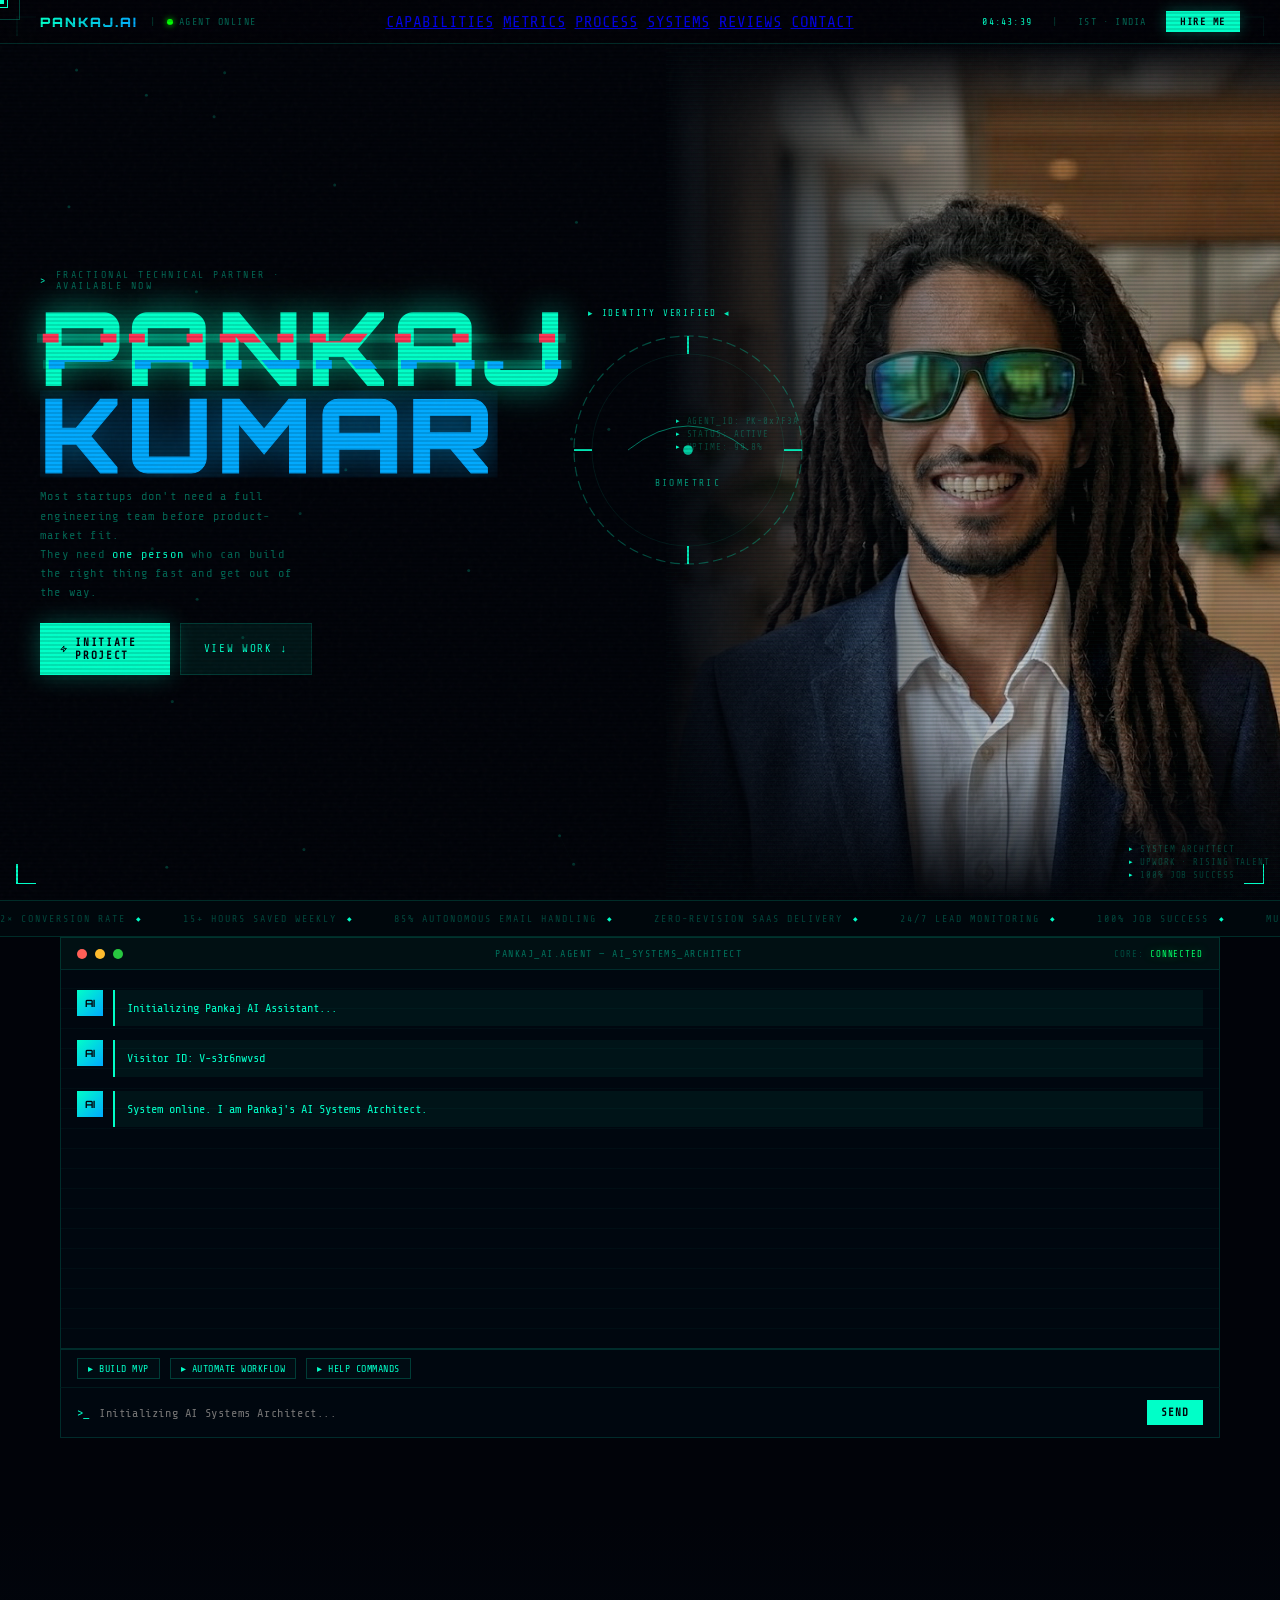
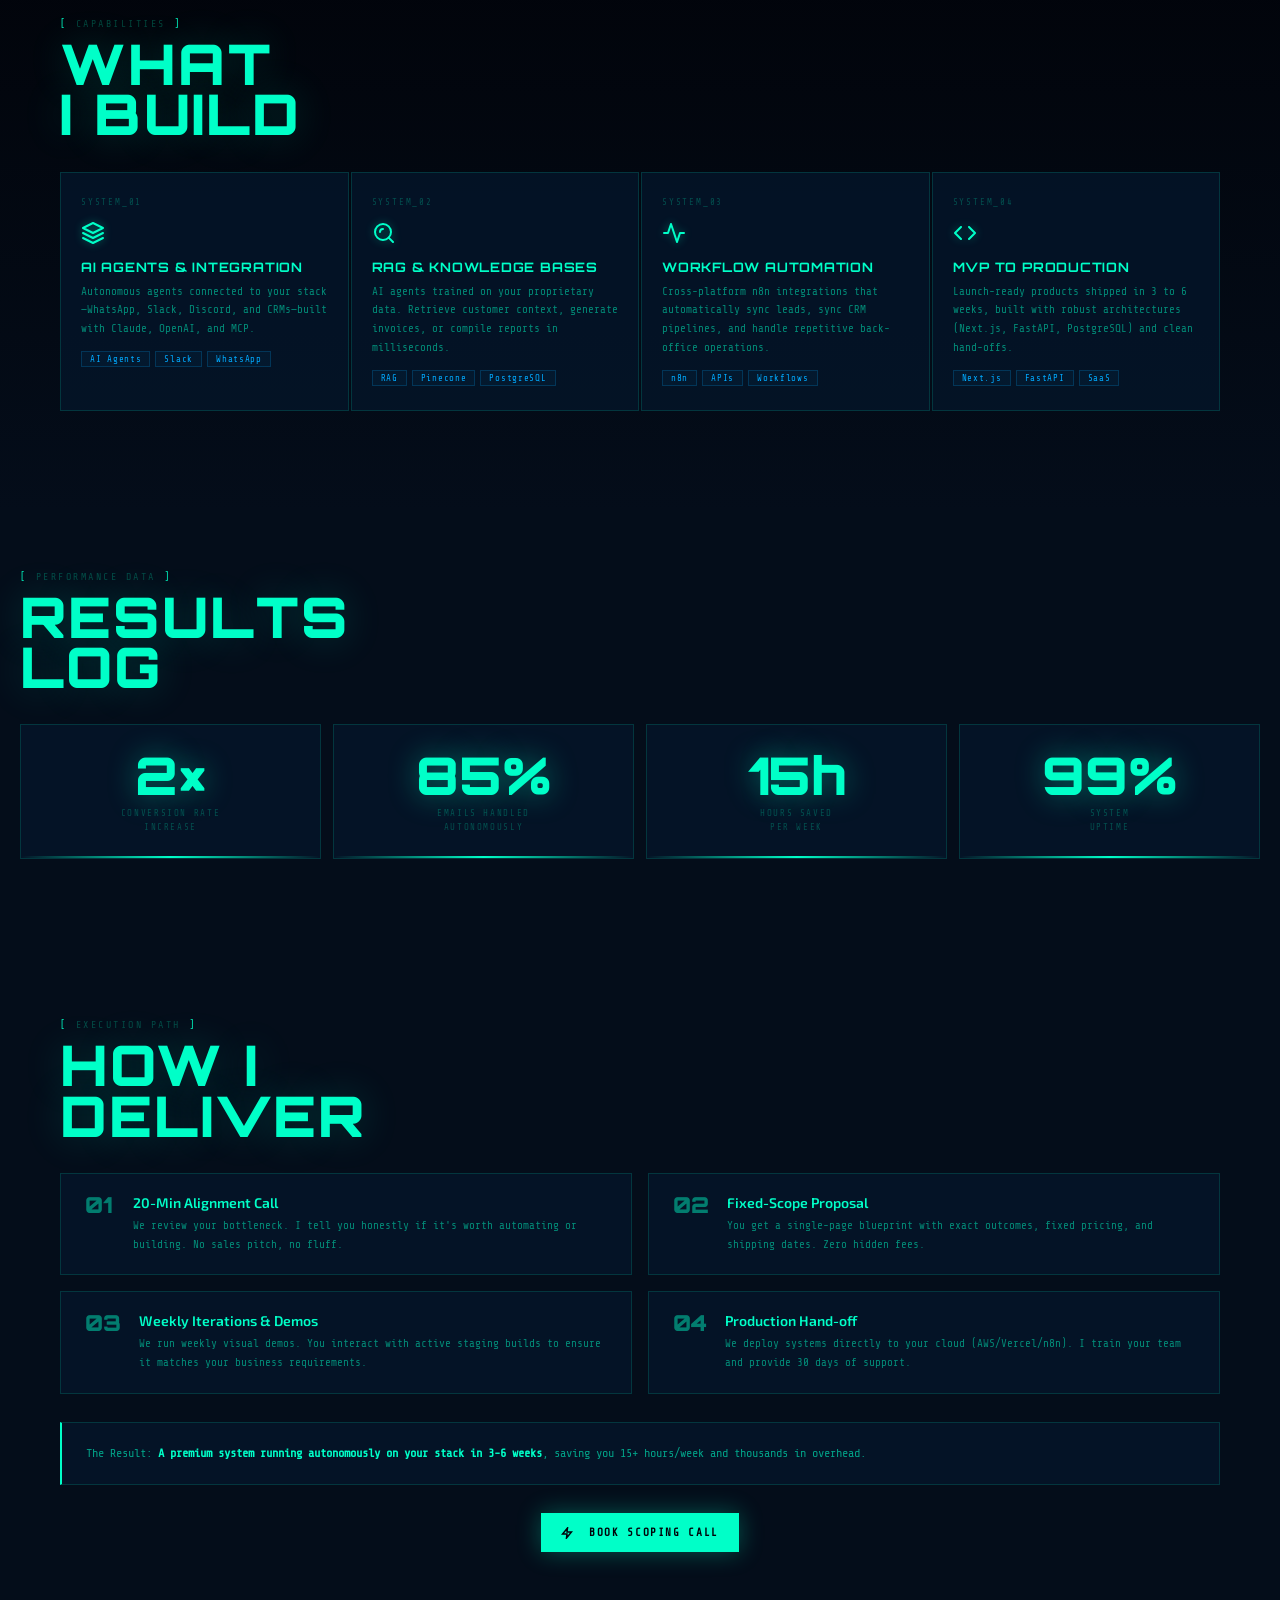
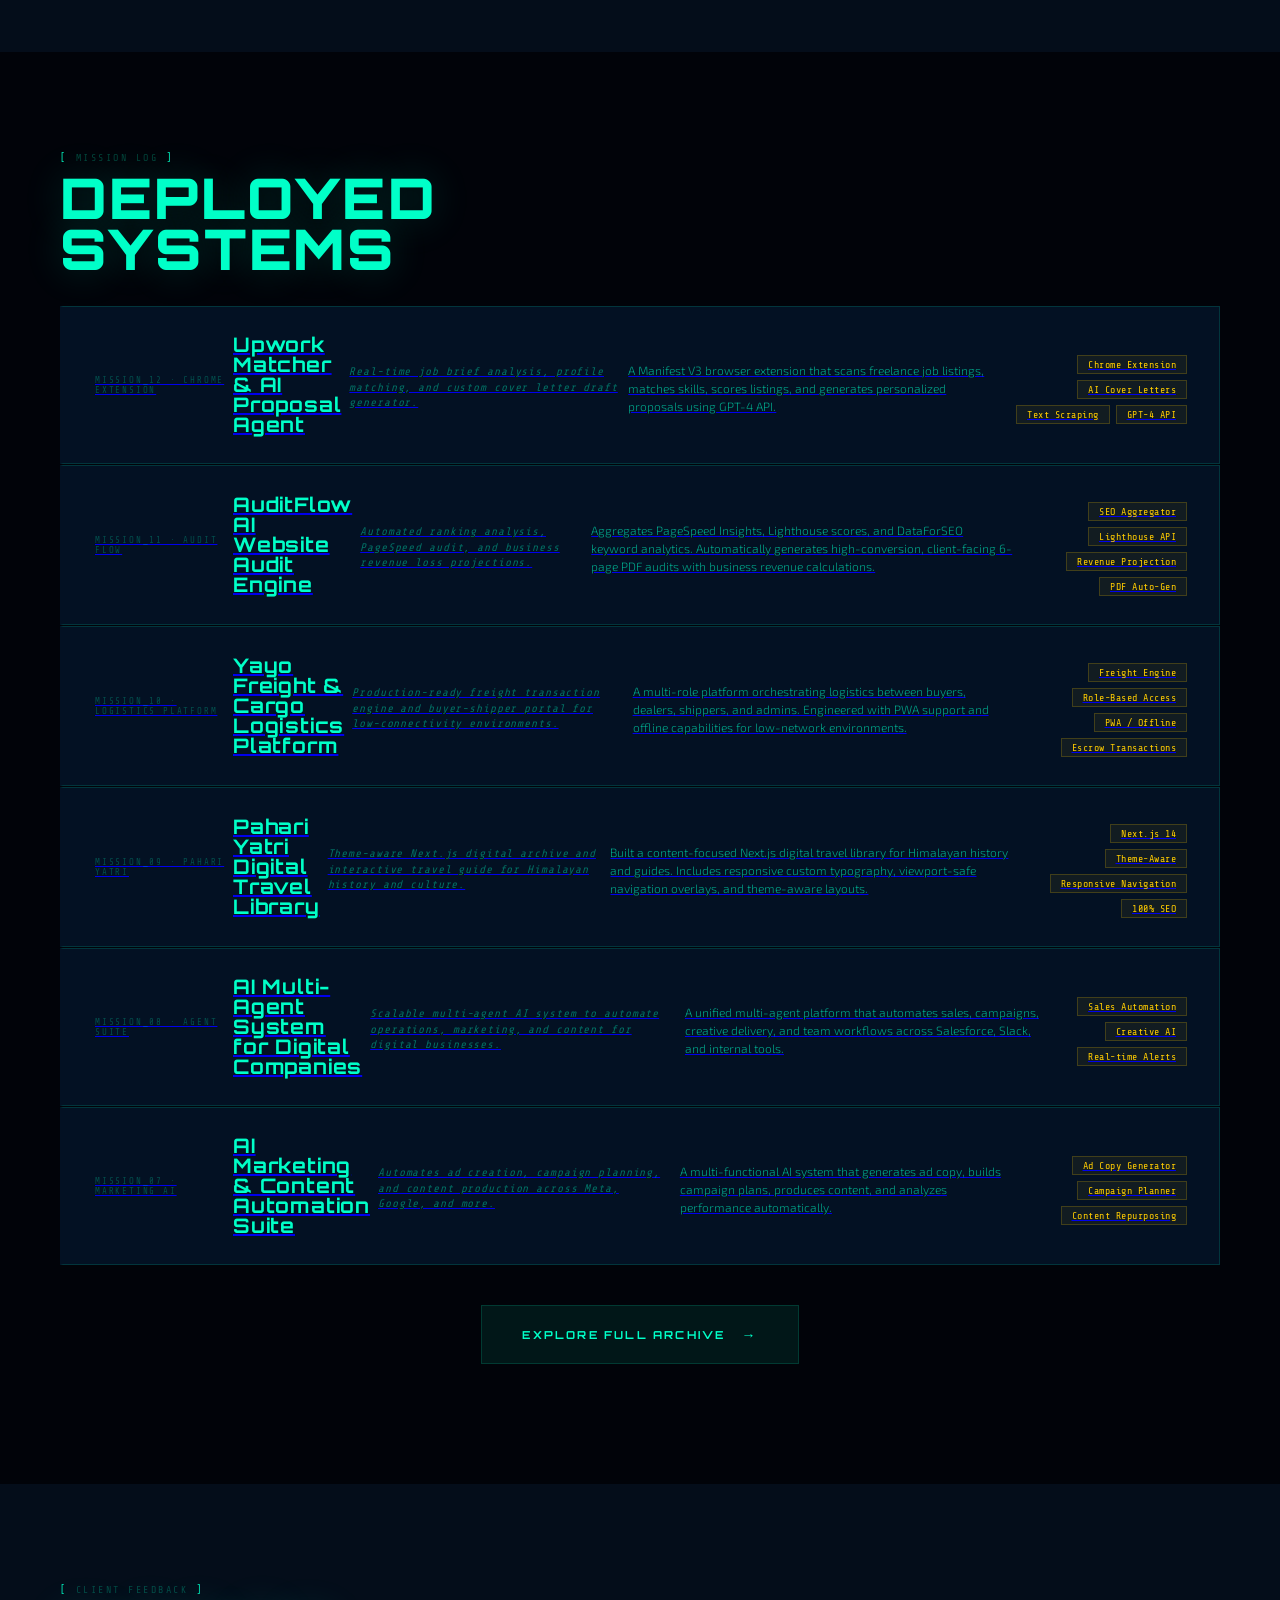
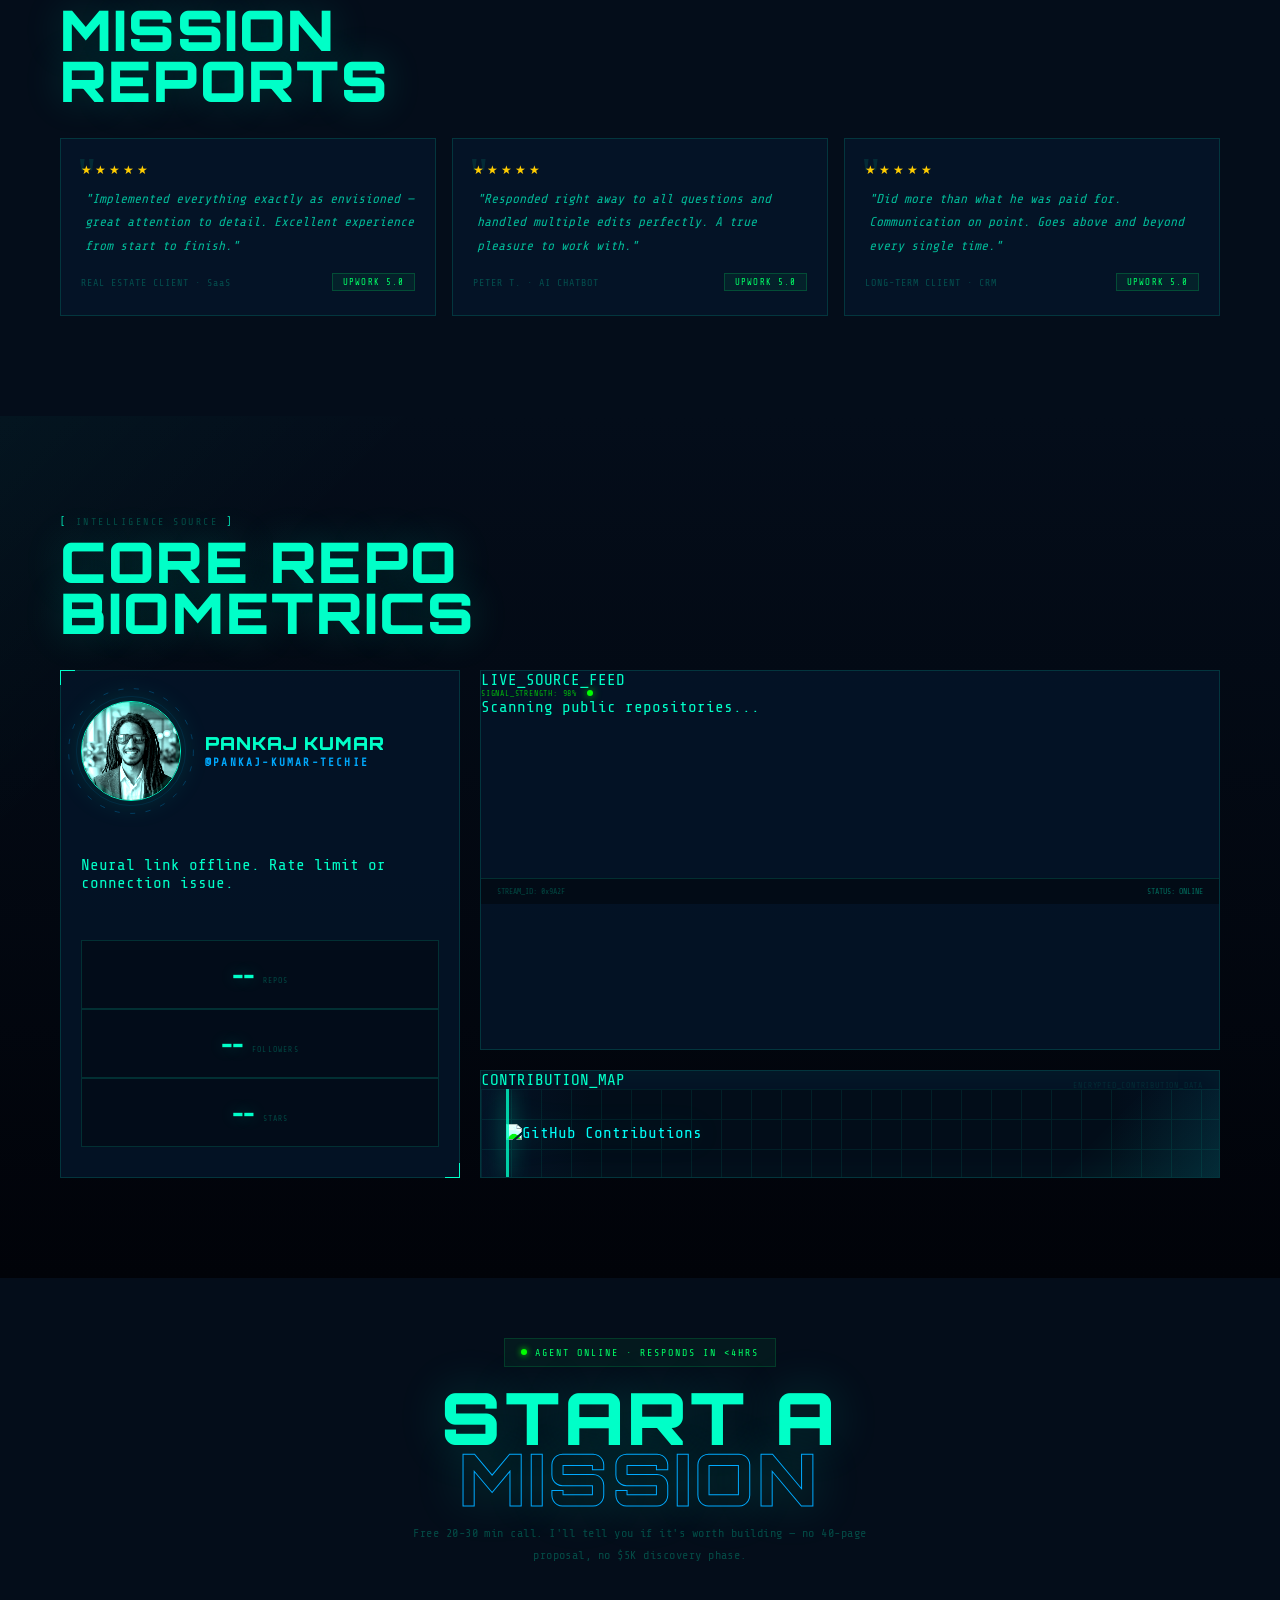
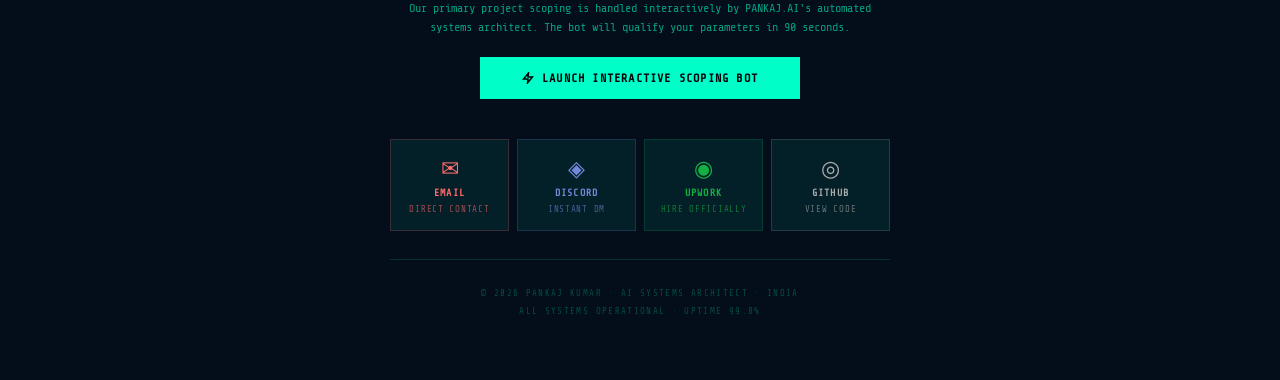
==== commit b3a6022c: "Polish mobile hero, brighten desktop portrait, strip emoji, fix OG/Twitter cards - Anchor mobile her" ====
--- a/index.html
+++ b/index.html
@@ -16,12 +16,17 @@
 
   <!-- Open Graph / Facebook -->
   <meta property="og:type" content="website">
+  <meta property="og:site_name" content="PANKAJ.AI">
   <meta property="og:url" content="https://pankaj-kumar-techie.github.io/">
   <meta property="og:title" content="Pankaj Kumar – Fractional Technical Partner for Startup Founders">
   <meta property="og:description"
     content="MVPs shipped in 3-6 weeks. AI agents built with OpenClaw, Claude & MCP. Free 20-30min scoping call, no discovery phase, no 40-page proposals.">
-  <meta property="og:image" content="https://pankaj-kumar-techie.github.io/assets/pankaj-ai.jpg">
-  <meta property="og:image:alt" content="Pankaj Kumar – Fractional Technical Partner headshot">
+  <meta property="og:image" content="https://pankaj-kumar-techie.github.io/assets/og-image.jpg">
+  <meta property="og:image:secure_url" content="https://pankaj-kumar-techie.github.io/assets/og-image.jpg">
+  <meta property="og:image:type" content="image/jpeg">
+  <meta property="og:image:width" content="1200">
+  <meta property="og:image:height" content="630">
+  <meta property="og:image:alt" content="Pankaj Kumar — Fractional Technical Partner and AI Systems Architect">
 
   <!-- Twitter Card -->
   <meta name="twitter:card" content="summary_large_image">
@@ -29,14 +34,15 @@
   <meta name="twitter:title" content="Pankaj Kumar – Fractional Technical Partner for Startup Founders">
   <meta name="twitter:description"
     content="MVPs shipped in 3-6 weeks. AI agents built with OpenClaw, Claude & MCP. Free 20-30min scoping call, no discovery phase, no 40-page proposals.">
-  <meta name="twitter:image" content="https://pankaj-kumar-techie.github.io/assets/pankaj-ai.jpg">
+  <meta name="twitter:image" content="https://pankaj-kumar-techie.github.io/assets/og-image.jpg">
+  <meta name="twitter:image:alt" content="Pankaj Kumar — Fractional Technical Partner and AI Systems Architect">
 
   <link rel="preconnect" href="https://fonts.googleapis.com">
   <link
     href="https://fonts.googleapis.com/css2?family=Share+Tech+Mono&family=Orbitron:wght@400;700;900&family=Exo+2:wght@300;400;600;800&display=swap"
     rel="stylesheet">
   <link rel="icon"
-    href="data:image/svg+xml,<svg xmlns='http://www.w3.org/2000/svg' viewBox='0 0 100 100'><text y='.9em' font-size='90'>🤖</text></svg>">
+    href="data:image/svg+xml,<svg xmlns='http://www.w3.org/2000/svg' viewBox='0 0 100 100'><rect width='100' height='100' fill='%23010309'/><text x='50' y='68' font-family='monospace' font-weight='700' font-size='58' fill='%2300ffc8' text-anchor='middle'>P</text></svg>">
   <link rel="stylesheet" href="css/index.css">
 
   <!-- JSON-LD: Person + ProfessionalService + FAQ + PotentialAction -->
@@ -270,9 +276,9 @@
       <!-- messages injected by JS -->
     </div>
     <div class="term-quick-actions">
-      <span class="term-action-chip" onclick="handleQuickCmd('build')">▸ 🛠️ BUILD MVP</span>
-      <span class="term-action-chip" onclick="handleQuickCmd('automate')">▸ 🤖 AUTOMATE WORKFLOW</span>
-      <span class="term-action-chip" onclick="handleQuickCmd('help')">▸ 💡 HELP COMMANDS</span>
+      <span class="term-action-chip" onclick="handleQuickCmd('build')">▸ BUILD MVP</span>
+      <span class="term-action-chip" onclick="handleQuickCmd('automate')">▸ AUTOMATE WORKFLOW</span>
+      <span class="term-action-chip" onclick="handleQuickCmd('help')">▸ HELP COMMANDS</span>
     </div>
     <div class="term-input-row">
       <span class="term-prompt">&gt;_</span>
--- a/css/index.css
+++ b/css/index.css
@@ -406,6 +406,10 @@
   display: flex; align-items: center; justify-content: center;
   font-size: 10px; font-weight: 700; color: var(--void);
   font-family: 'Orbitron', monospace;
+}
+.msg-bot-icon.sys {
+  background: var(--red);
+  color: var(--void);
 }
 .msg-user-icon {
   width: 26px; height: 26px; flex-shrink: 0;
@@ -1073,15 +1077,16 @@
   }
   .photo-zone img {
     object-position: center 10%;
-    opacity: 0.7;
+    opacity: 0.9;
+    filter: grayscale(10%) contrast(1.05) brightness(1.05);
   }
   .photo-zone::before {
     background: linear-gradient(
       to right,
       var(--void) 0%,
-      rgba(1, 3, 9, 0.9) 15%,
-      rgba(1, 3, 9, 0.3) 60%,
-      rgba(1, 3, 9, 0.1) 100%
+      rgba(1, 3, 9, 0.85) 12%,
+      rgba(1, 3, 9, 0.15) 55%,
+      rgba(1, 3, 9, 0.05) 100%
     ),
     linear-gradient(
       to bottom,
@@ -1280,88 +1285,258 @@
   }
 }
 
-/* ─── MOBILE RESPONSIVE UI/UX OPTIMIZATIONS (CTO, FOUNDER METRICS) ─── */
+/* ─── MOBILE RESPONSIVE UI/UX OPTIMIZATIONS ─── */
 @media (max-width: 767px) {
+  /* HUD Corner overlay adjustments */
+  .hud-corner {
+    width: 28px !important;
+    height: 28px !important;
+  }
+  .hc-tl { top: 8px !important; left: 8px !important; }
+  .hc-tr { top: 8px !important; right: 8px !important; }
+  .hc-bl { bottom: 8px !important; left: 8px !important; }
+  .hc-br { bottom: 8px !important; right: 8px !important; }
+  .hud-corner::before { width: 10px !important; }
+  .hud-corner::after { height: 10px !important; }
+
   /* Header statusbar adjustments */
   #statusbar {
-    padding: 0 16px !important;
+    padding: 0 14px !important;
+    height: 44px !important;
   }
   .sb-logo { font-size: 11px !important; }
   .sb-status { display: none !important; }
-  .sb-hire { font-size: 8px !important; padding: 4px 8px !important; }
-
-  /* Hero Section: Stack photo and content vertically to avoid overlap */
+  .sb-hire { 
+    font-size: 9px !important; 
+    padding: 6px 12px !important; 
+    height: 32px !important; 
+    display: inline-flex !important; 
+    align-items: center !important;
+  }
+  .sb-right { gap: 8px !important; }
+
+  /* Full Viewport Mobile Hero Banner (Terminal & content show on first scroll) */
   #hero {
     display: flex !important;
     flex-direction: column !important;
-    min-height: auto !important;
-    padding-top: 56px !important;
-    padding-bottom: 30px !important;
-    height: auto !important;
+    justify-content: flex-end !important;
+    position: relative !important;
+    height: calc(100vh - 44px) !important;
+    height: calc(100svh - 44px) !important;
+    min-height: 560px !important;
+    padding-top: 20px !important;
+    padding-bottom: 28px !important;
+    box-sizing: border-box !important;
+    overflow: hidden !important;
   }
   .photo-zone {
-    position: relative !important;
+    position: absolute !important;
+    inset: 0 !important;
     width: 100% !important;
-    height: 240px !important;
-    margin-bottom: 20px !important;
-    order: 1 !important;
-    border-bottom: 1px solid var(--border) !important;
-    top: auto !important;
-    right: auto !important;
+    height: 100% !important;
+    margin-bottom: 0 !important;
+    border-bottom: none !important;
+    top: 0 !important;
+    left: 0 !important;
+    right: 0 !important;
+    bottom: 0 !important;
+    z-index: 1 !important;
+    overflow: hidden !important;
+    background: var(--deep) !important;
   }
   .photo-zone img {
     height: 100% !important;
     width: 100% !important;
     object-fit: cover !important;
-    object-position: center 10% !important;
-    opacity: 0.8 !important; /* Brighter visibility for the partner portrait */
+    object-position: center 25% !important;
+    opacity: 0.50 !important;
+    filter: grayscale(15%) contrast(1.1) brightness(1.05) !important;
+  }
+  .photo-zone::before {
+    content: '' !important;
+    position: absolute !important;
+    inset: 0 !important;
+    z-index: 2 !important;
+    background: linear-gradient(
+      180deg,
+      rgba(1, 3, 9, 0.75) 0%,
+      rgba(1, 3, 9, 0.4) 35%,
+      rgba(1, 3, 9, 0.88) 80%,
+      var(--void) 100%
+    ) !important;
   }
   .scan-ring {
-    bottom: 50% !important;
-    right: 50% !important;
-    transform: translate(50%, 50%) !important;
+    top: 30% !important;
+    left: 50% !important;
+    bottom: auto !important;
+    right: auto !important;
+    transform: translateX(-50%) !important;
     width: 160px !important;
     height: 160px !important;
+    z-index: 3 !important;
+    opacity: 0.65 !important;
   }
   .scan-label {
     top: -16px !important;
     font-size: 8px !important;
+    letter-spacing: 0.15em !important;
+    background: rgba(1, 3, 9, 0.8) !important;
+    padding: 2px 6px !important;
+    border: 1px solid rgba(0, 255, 200, 0.3) !important;
   }
   .hero-text {
     position: relative !important;
-    padding: 0 20px !important;
-    order: 2 !important;
+    z-index: 5 !important;
+    padding: 0 16px !important;
     max-width: 100% !important;
     gap: 10px !important;
+    display: flex !important;
+    flex-direction: column !important;
+    justify-content: center !important;
+  }
+  .hero-tag {
+    font-size: 9px !important;
+    letter-spacing: 0.18em !important;
+    margin-bottom: 8px !important;
+    word-break: break-word !important;
   }
   .hero-name {
-    font-size: clamp(34px, 10vw, 52px) !important;
-    margin-bottom: 8px !important;
-    line-height: 0.9 !important;
+    font-size: clamp(30px, 9.5vw, 46px) !important;
+    margin-bottom: 10px !important;
+    line-height: 0.95 !important;
+    letter-spacing: 0.02em !important;
   }
   .hero-sub {
     font-size: 11px !important;
-    line-height: 1.55 !important;
-    margin-bottom: 16px !important;
+    line-height: 1.6 !important;
+    margin-bottom: 18px !important;
   }
   .hero-stats-row {
     margin-bottom: 16px !important;
     gap: 12px !important;
   }
   .hud-data {
-    display: none !important; /* Hide cluttered code numbers overlaying the image */
-  }
-
-  /* Capabilities Grid: Stack cards in 1 column instead of squished 2 columns */
+    display: none !important;
+  }
+
+  /* Hero CTA Buttons: Full-width stacked buttons for optimal mobile touch targets */
+  .hero-ctas {
+    display: flex !important;
+    flex-direction: column !important;
+    width: 100% !important;
+    gap: 10px !important;
+    margin-bottom: 10px !important;
+  }
+  .btn-a, .btn-b {
+    width: 100% !important;
+    min-width: auto !important;
+    padding: 14px 16px !important;
+    font-size: 11px !important;
+    justify-content: center !important;
+    text-align: center !important;
+    display: flex !important;
+    align-items: center !important;
+    min-height: 44px !important;
+  }
+
+  /* Marquee Ticker Banner */
+  .mq {
+    padding: 10px 0 !important;
+    margin-top: 6px !important;
+  }
+  .mq-inner {
+    gap: 24px !important;
+  }
+  .mq-inner span {
+    font-size: 9px !important;
+    letter-spacing: 0.15em !important;
+  }
+
+  /* Terminal Bot Chat */
+  #terminal {
+    padding: 0 16px 40px !important;
+  }
+  .term-header {
+    padding: 8px 12px !important;
+    flex-wrap: wrap !important;
+    gap: 6px !important;
+  }
+  .term-title {
+    font-size: 9px !important;
+    overflow: hidden !important;
+    text-overflow: ellipsis !important;
+    white-space: nowrap !important;
+    max-width: 190px !important;
+  }
+  .term-body {
+    height: clamp(240px, 42vh, 340px) !important;
+    padding: 14px 12px !important;
+  }
+  .term-quick-actions {
+    padding: 8px 10px !important;
+    gap: 6px !important;
+  }
+  .term-action-chip {
+    font-size: 9px !important;
+    padding: 6px 10px !important;
+    min-height: 32px !important;
+    display: inline-flex !important;
+    align-items: center !important;
+  }
+  .term-input-row {
+    padding: 10px 12px !important;
+    gap: 8px !important;
+  }
+  .term-input {
+    font-size: 12px !important;
+  }
+  .term-send {
+    padding: 8px 14px !important;
+    font-size: 10px !important;
+    min-height: 34px !important;
+  }
+
+  /* Section Spacing Base */
+  .section {
+    padding: 48px 16px !important;
+    scroll-margin-top: 44px !important;
+  }
+  .s-head {
+    font-size: clamp(26px, 7.5vw, 42px) !important;
+    margin-bottom: 24px !important;
+  }
+
+  /* Capabilities Grid */
   .cap-grid {
     grid-template-columns: 1fr !important;
     gap: 12px !important;
   }
   .cap-card {
-    padding: 20px 16px !important;
-  }
-
-  /* Process Section spacing: Spaced vertical timeline list */
+    padding: 18px 16px !important;
+  }
+  .cap-name {
+    font-size: 12px !important;
+  }
+  .cap-desc {
+    font-size: 10px !important;
+  }
+
+  /* Metrics Grid */
+  .metrics-grid {
+    grid-template-columns: 1fr 1fr !important;
+    gap: 10px !important;
+  }
+  .met {
+    padding: 16px 10px !important;
+  }
+  .met-num {
+    font-size: clamp(28px, 8vw, 40px) !important;
+  }
+  .met-label {
+    font-size: 8px !important;
+  }
+
+  /* Process Section */
   .process-grid {
     gap: 12px !important;
   }
@@ -1375,20 +1550,99 @@
   .step-q {
     font-size: 13px !important;
   }
-  
-  /* Testimonial card sizing */
+  .process-cta-row a {
+    max-width: 100% !important;
+    width: 100% !important;
+  }
+
+  /* Deployed Systems Mission Log */
+  .log {
+    padding: 16px 14px !important;
+  }
+  .log-name {
+    font-size: 15px !important;
+  }
+  .log-description {
+    font-size: 11px !important;
+  }
+
+  /* Testimonials / Proof */
   .pf {
-    padding: 16px !important;
-  }
-  .pf-q {
+    padding: 18px 14px !important;
+  }
+  .pf-text {
     font-size: 11px !important;
     line-height: 1.6 !important;
   }
 
-  /* Lead qualification Bot description and CTA styling */
+  /* GitHub Intelligence Panel */
+  .github-container {
+    gap: 12px !important;
+  }
+  .gh-stats-card {
+    padding: 20px 14px !important;
+  }
+  .gh-avatar-clip {
+    width: 80px !important;
+    height: 80px !important;
+  }
+  .gh-avatar-hud {
+    display: none !important;
+  }
+  .gh-name {
+    font-size: 15px !important;
+  }
+  .gh-metrics {
+    display: grid !important;
+    grid-template-columns: repeat(3, 1fr) !important;
+    gap: 6px !important;
+  }
+  .gh-met-item {
+    padding: 10px 4px !important;
+  }
+  .gh-met-val {
+    font-size: 16px !important;
+  }
+  .gh-met-lab {
+    font-size: 7px !important;
+    letter-spacing: 0.1em !important;
+  }
+  .gh-bio-text {
+    font-size: 10px !important;
+  }
+  .gh-graph-wrap {
+    padding: 16px 8px !important;
+    overflow-x: auto !important;
+    -webkit-overflow-scrolling: touch !important;
+  }
+  .gh-graph-wrap img {
+    min-width: 550px !important;
+    height: auto !important;
+  }
+
+  /* Contact Section */
+  #contact {
+    padding: 48px 16px !important;
+  }
+  .ct-head {
+    font-size: clamp(30px, 9vw, 50px) !important;
+  }
+  .ct-sub {
+    font-size: 11px !important;
+  }
   .ct-bot-desc {
-    font-size: 11px !important;
-    padding: 0 10px !important;
-  }
-}
-
+    font-size: 10px !important;
+    padding: 0 8px !important;
+  }
+  .channels {
+    grid-template-columns: 1fr 1fr !important;
+    gap: 8px !important;
+  }
+  .ch {
+    padding: 12px 8px !important;
+  }
+  .ch-icon { font-size: 18px !important; }
+  .ch-label { font-size: 9px !important; }
+  .ch-desc { font-size: 8px !important; }
+}
+
